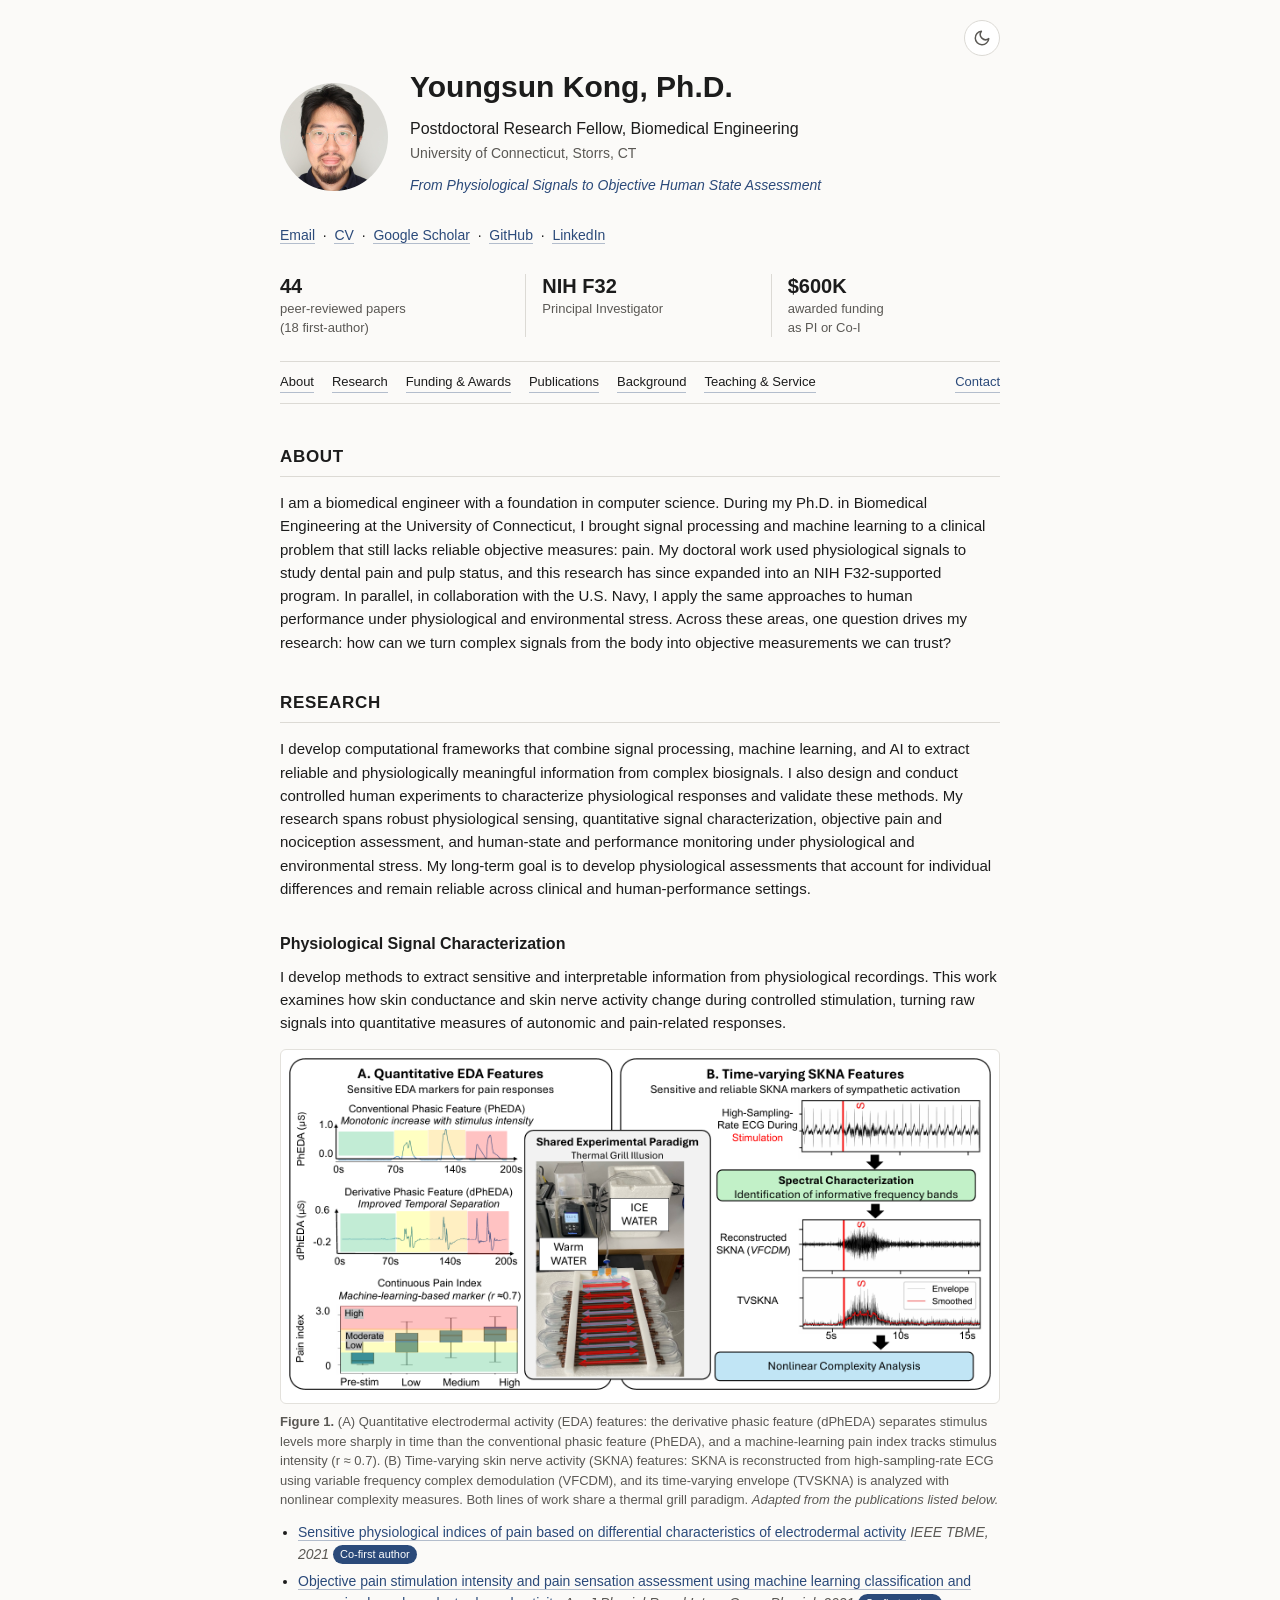
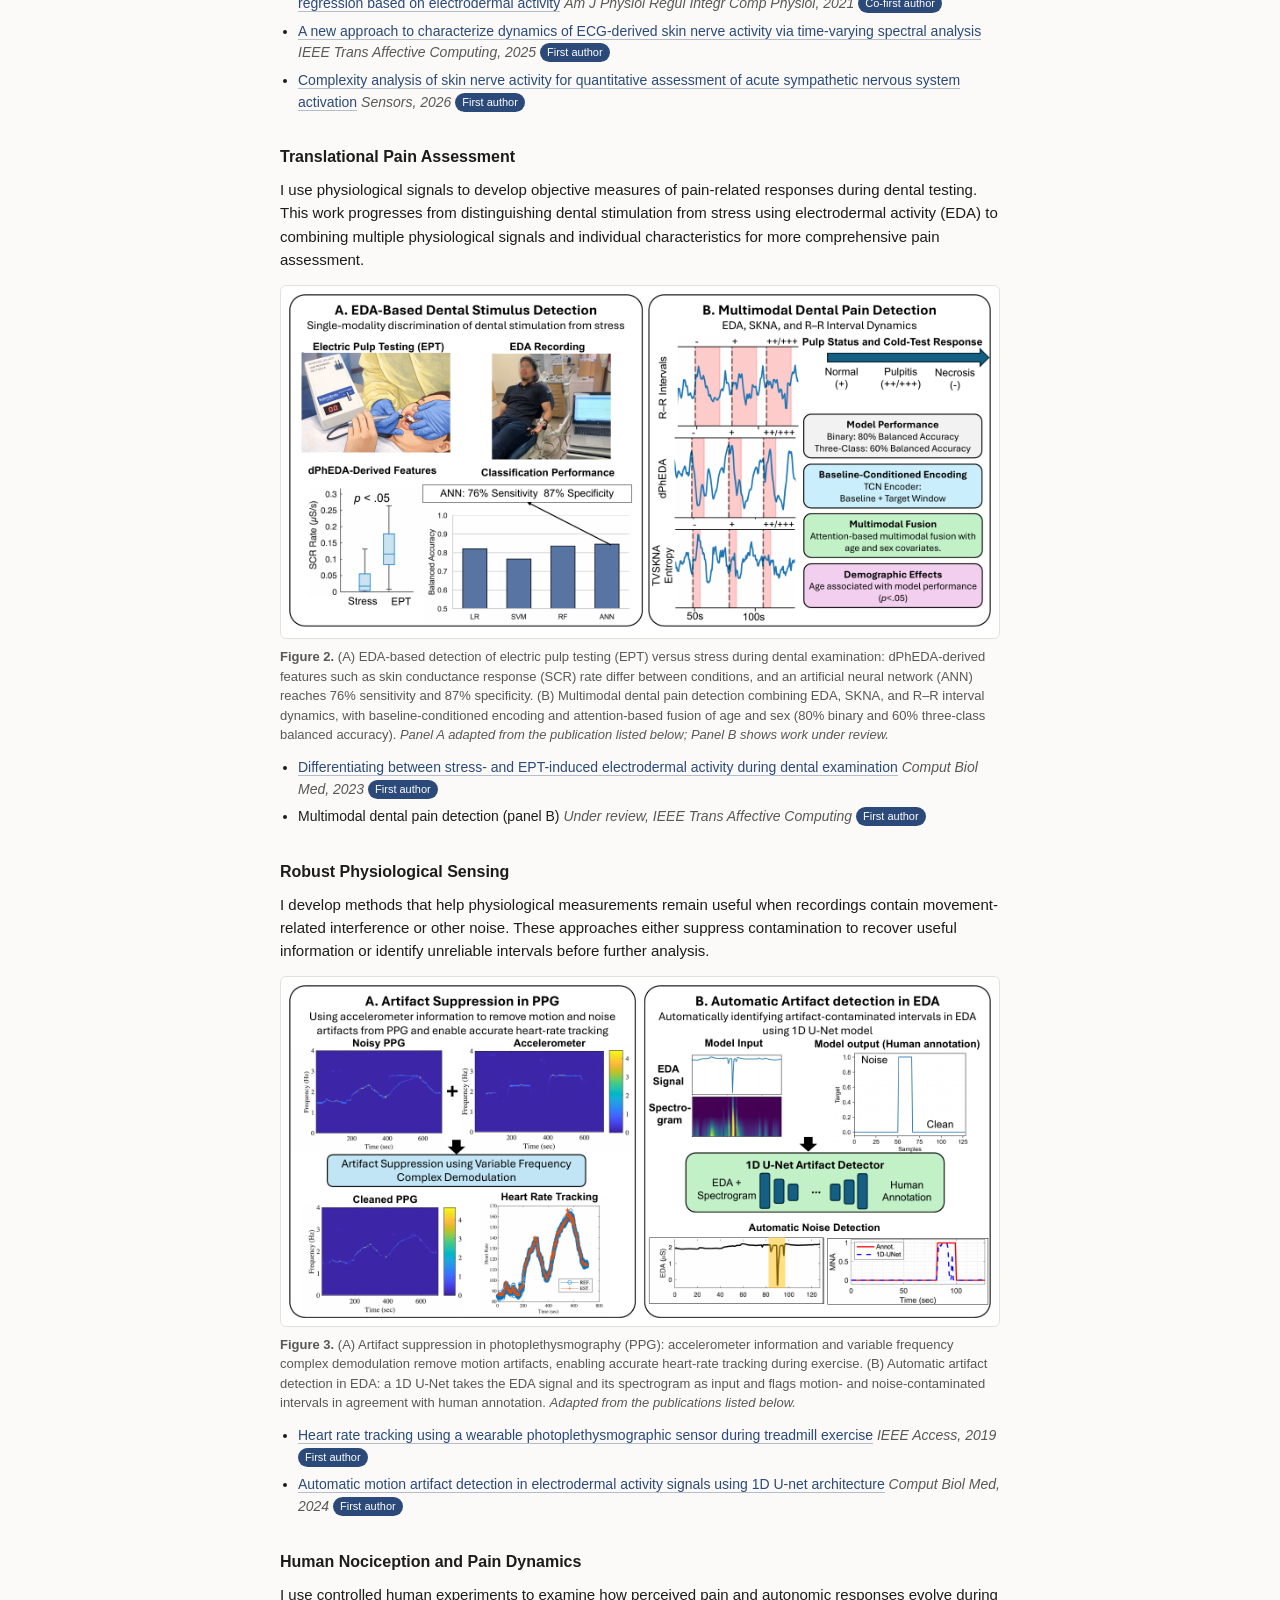
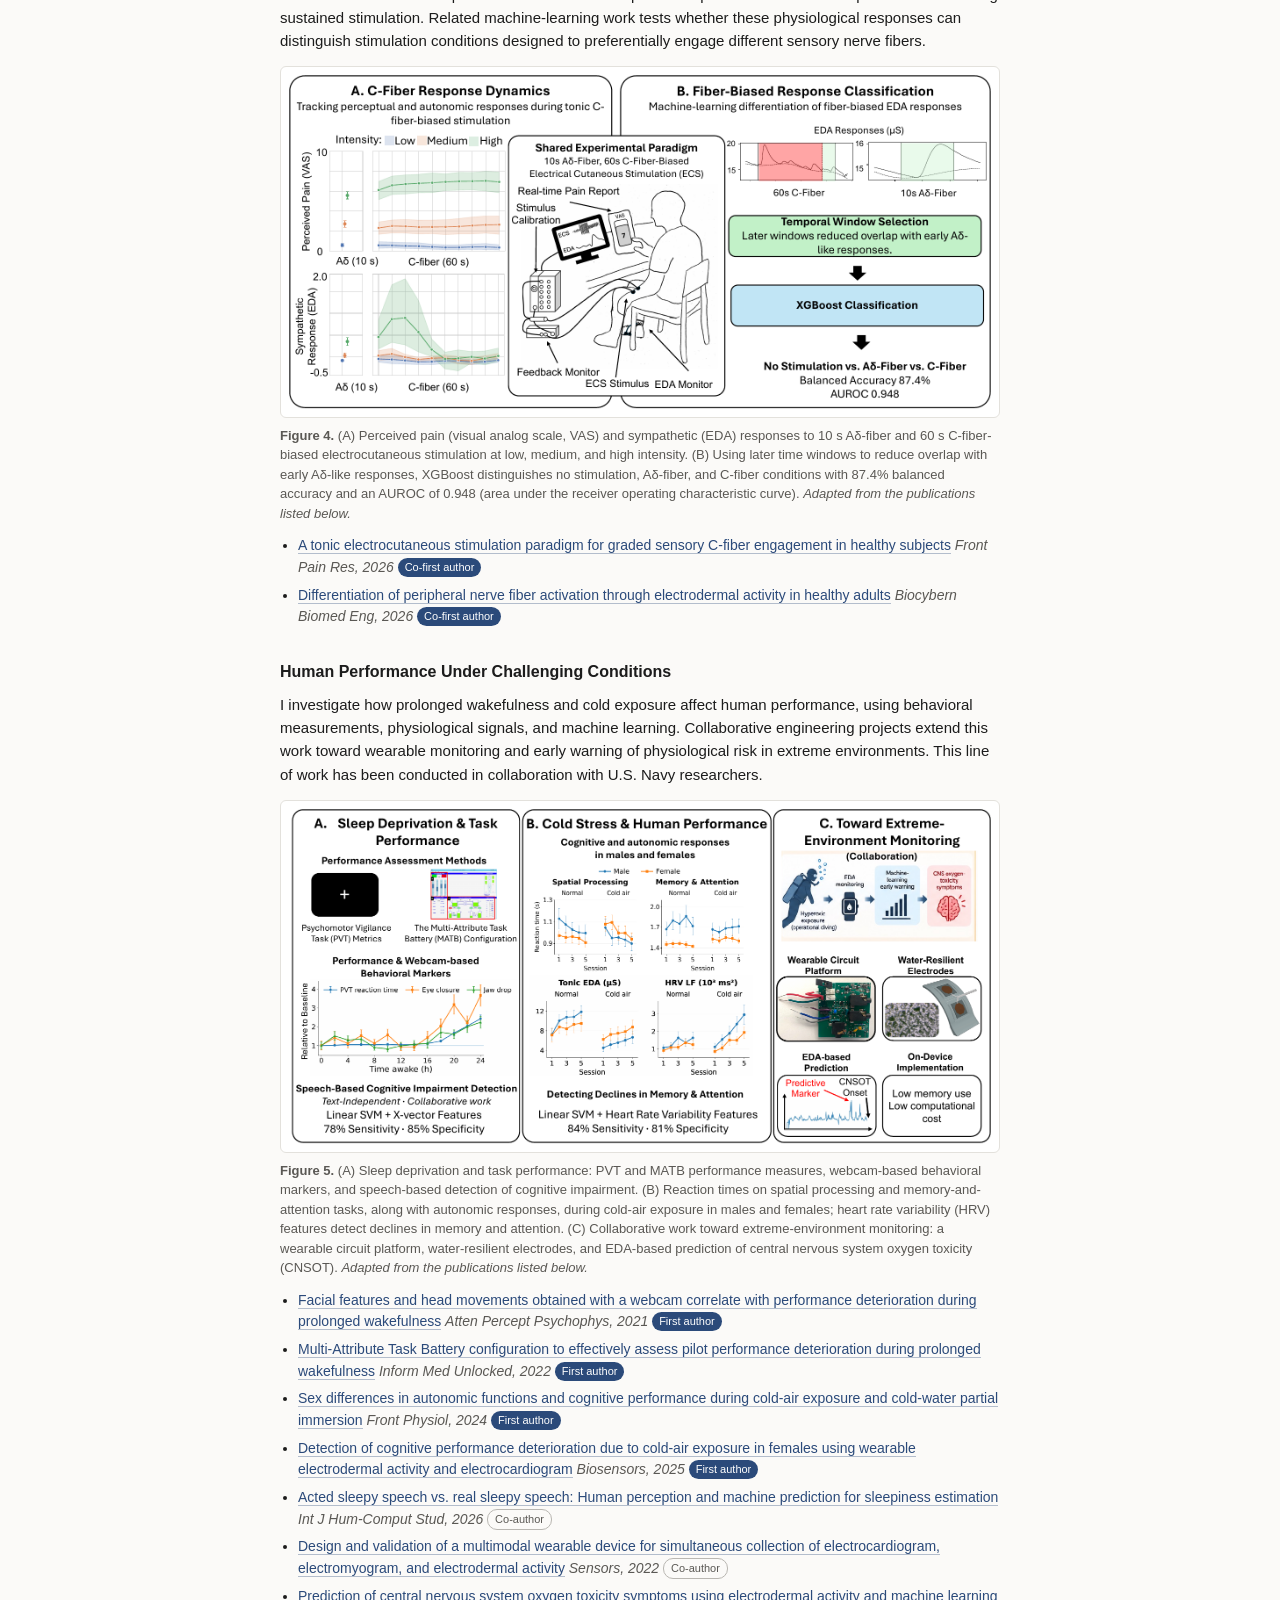
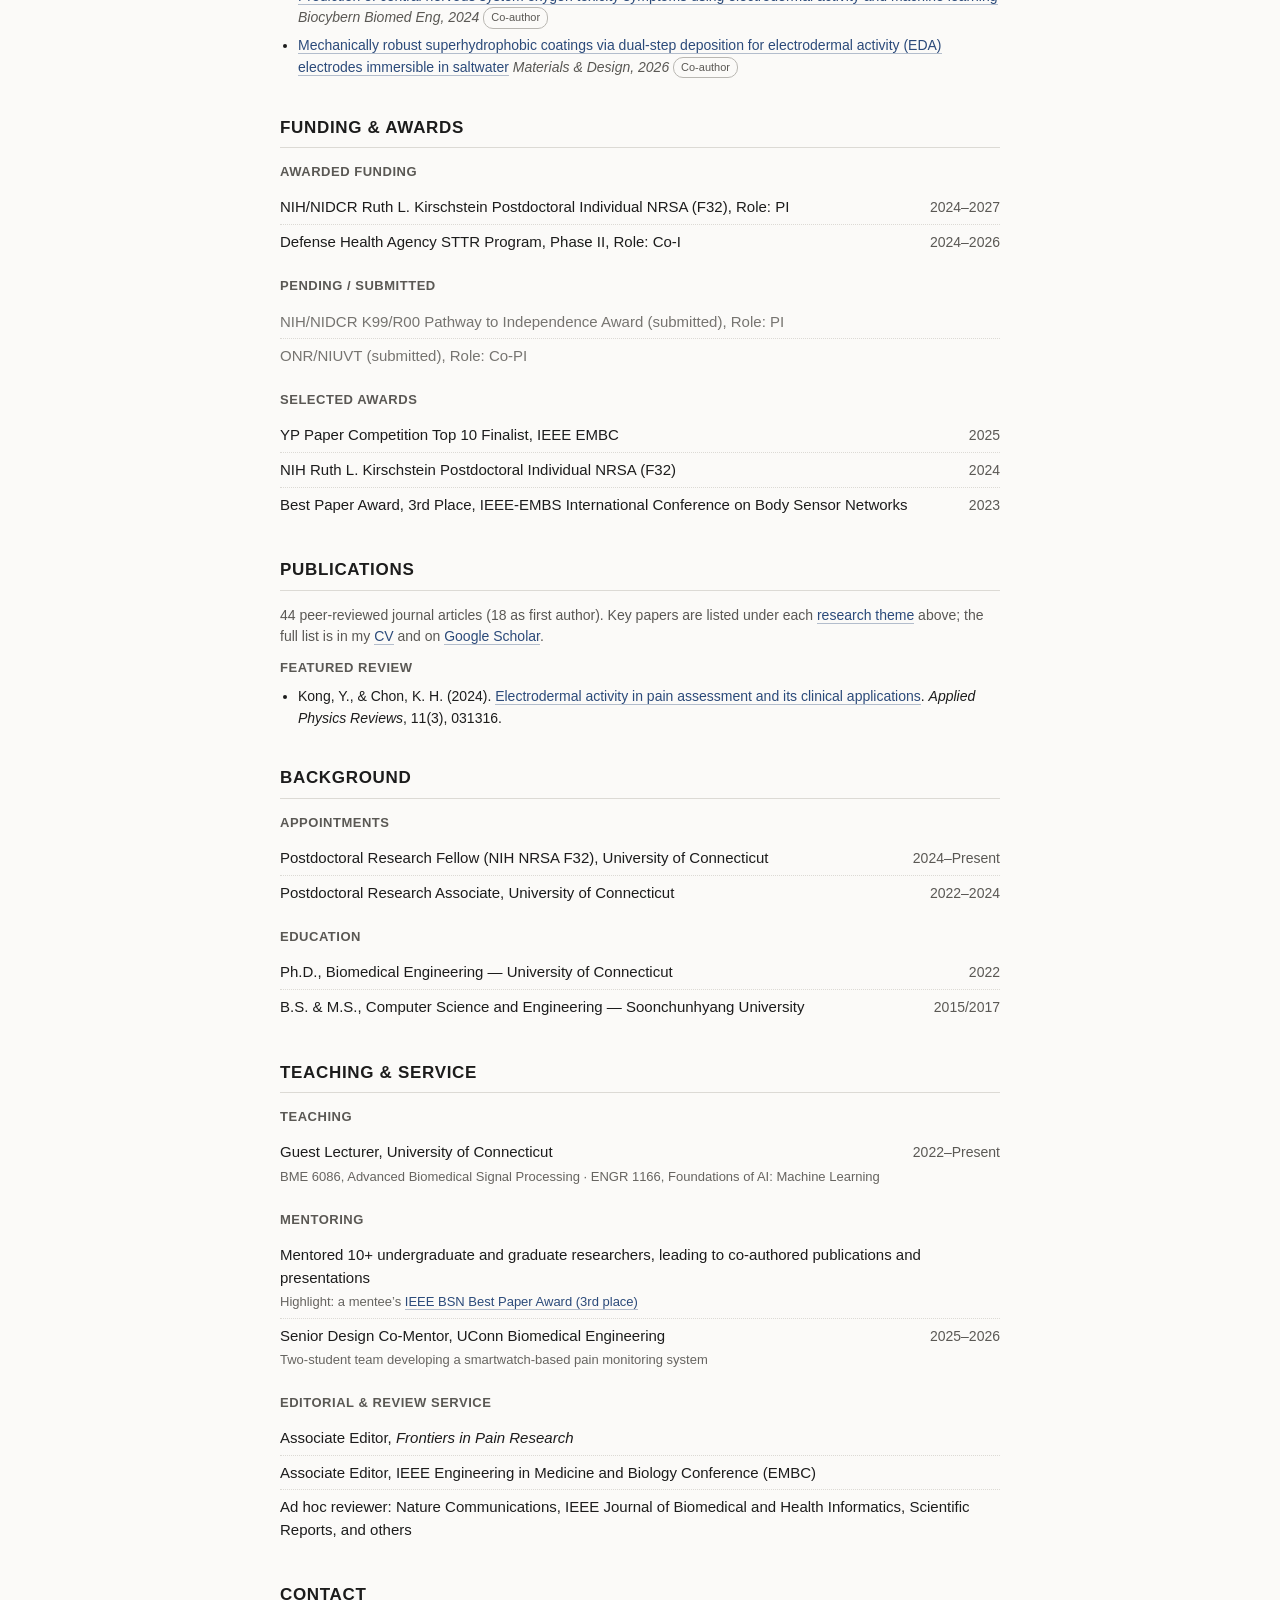
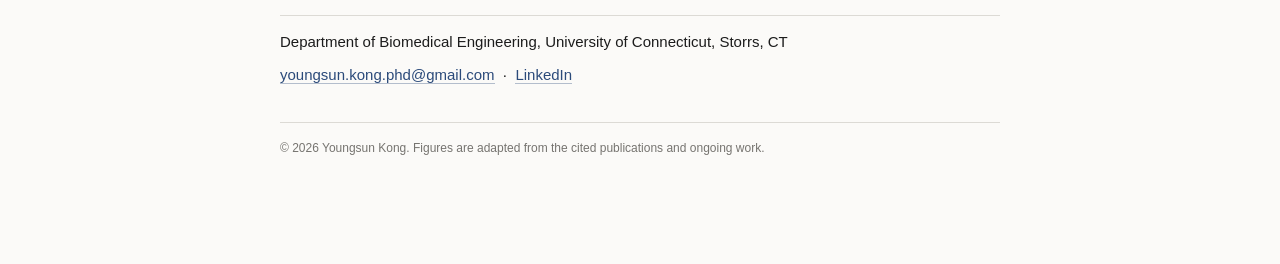
==== index.html @ 5d36ba05 "bsn link change" ====
<!DOCTYPE html>
<html>
<head>
  <meta charset="UTF-8">
  <meta name="viewport" content="width=device-width, initial-scale=1">
  <meta name="description" content="Youngsun Kong, Ph.D. — Postdoctoral Research Fellow (NIH NRSA F32) in Biomedical Engineering at the University of Connecticut. From physiological signals to objective human state assessment.">
  <meta property="og:type" content="website">
  <meta property="og:url" content="https://ykong-phd.github.io/">
  <meta property="og:title" content="Youngsun Kong, Ph.D.">
  <meta property="og:description" content="Youngsun Kong, Ph.D. — Postdoctoral Research Fellow (NIH NRSA F32) in Biomedical Engineering at the University of Connecticut. From physiological signals to objective human state assessment.">
  <meta property="og:image" content="https://ykong-phd.github.io/images/og-card.png">
  <meta property="og:image:width" content="1200">
  <meta property="og:image:height" content="630">
  <meta property="og:image:alt" content="Youngsun Kong, Ph.D., Postdoctoral Research Fellow, Biomedical Engineering, University of Connecticut">
  <meta name="twitter:card" content="summary_large_image">
  <title>Youngsun Kong, Ph.D.</title>
  <link rel="icon" type="image/jpeg" href="images/headshot.jpg">
  <script>
    try {
      const t = localStorage.getItem('theme');
      if (t === 'light' || t === 'dark') document.documentElement.dataset.theme = t;
    } catch (e) {}
  </script>
  <link rel="stylesheet" href="style.css?v=8">
  <script data-goatcounter="https://yskong224.goatcounter.com/count"
          async src="//gc.zgo.at/count.js"></script>
</head>

<body>

<div class="page">

<button class="theme-toggle" type="button" aria-label="Switch color theme">
  <svg class="icon-moon" viewBox="0 0 24 24" fill="none" stroke="currentColor" stroke-width="2" stroke-linecap="round" stroke-linejoin="round" aria-hidden="true"><path d="M21 12.8A9 9 0 1 1 11.2 3a7 7 0 0 0 9.8 9.8z"/></svg>
  <svg class="icon-sun" viewBox="0 0 24 24" fill="none" stroke="currentColor" stroke-width="2" stroke-linecap="round" aria-hidden="true"><circle cx="12" cy="12" r="4"/><path d="M12 2v2M12 20v2M4.9 4.9l1.4 1.4M17.7 17.7l1.4 1.4M2 12h2M20 12h2M4.9 19.1l1.4-1.4M17.7 6.3l1.4-1.4"/></svg>
</button>

<header class="header">
  <div class="header-top">
    <img src="images/headshot.jpg" alt="Youngsun Kong" class="headshot">
    <div class="header-text">
      <h1>Youngsun Kong, Ph.D.</h1>
      <p class="title">Postdoctoral Research Fellow, Biomedical Engineering</p>
      <p class="affil">University of Connecticut, Storrs, CT</p>
      <p class="tagline">From Physiological Signals to Objective Human State Assessment</p>
    </div>
  </div>

  <p class="contact-line">
    <a class="email" data-user="youngsun.kong.phd" data-domain="gmail.com" data-label="Email">Email</a>
    &nbsp;&middot;&nbsp;
    <a href="CV.pdf" target="_blank" rel="noopener">CV</a>
    &nbsp;&middot;&nbsp;
    <a href="https://scholar.google.com/citations?user=umVnb8oAAAAJ&hl=en&oi=ao" target="_blank" rel="noopener">Google Scholar</a>
    &nbsp;&middot;&nbsp;
    <a href="https://github.com/ykong-phd" target="_blank" rel="noopener">GitHub</a>
    &nbsp;&middot;&nbsp;
    <a href="https://www.linkedin.com/in/youngsun-kong" target="_blank" rel="noopener">LinkedIn</a>
  </p>
</header>

<div class="stats">
  <div class="stat">
    <span class="stat-num">44</span>
    <span class="stat-label">peer-reviewed papers <br><span class="nowrap">(18 first-author)</span></span>
  </div>
  <div class="stat">
    <span class="stat-num">NIH F32</span>
    <span class="stat-label">Principal Investigator</span>
  </div>
  <div class="stat">
    <span class="stat-num">$600K</span>
    <span class="stat-label">awarded funding <br>as PI or Co-I</span>
  </div>
</div>

<nav class="toc">
  <a href="#about">About</a>
  <a href="#research">Research</a>
  <a href="#funding">Funding &amp; Awards</a>
  <a href="#publications">Publications</a>
  <a href="#background">Background</a>
  <a href="#service">Teaching &amp; Service</a>
  <a href="#contact" class="toc-contact">Contact</a>
</nav>

<section id="about">
  <h2>About</h2>
  <p>I am a biomedical engineer with a foundation in computer science. During my Ph.D. in Biomedical Engineering at the University of Connecticut, I brought signal processing and machine learning to a clinical problem that still lacks reliable objective measures: pain. My doctoral work used physiological signals to study dental pain and pulp status, and this research has since expanded into an NIH F32-supported program. In parallel, in collaboration with the U.S. Navy, I apply the same approaches to human performance under physiological and environmental stress. Across these areas, one question drives my research: how can we turn complex signals from the body into objective measurements we can trust?</p>
</section>

<section id="research">
  <h2>Research</h2>
  <p>
    I develop computational frameworks that combine signal processing, machine learning, and AI to extract reliable and physiologically meaningful information from complex biosignals. I also design and conduct controlled human experiments to characterize physiological responses and validate these methods. My research spans robust physiological sensing, quantitative signal characterization, objective pain and nociception assessment, and human-state and performance monitoring under physiological and environmental stress. My long-term goal is to develop physiological assessments that account for individual differences and remain reliable across clinical and human-performance settings.
  </p>

  <div class="theme">
    <h3>Physiological Signal Characterization</h3>
    <p>I develop methods to extract sensitive and interpretable information from physiological recordings. This work examines how skin conductance and skin nerve activity change during controlled stimulation, turning raw signals into quantitative measures of autonomic and pain-related responses.</p>
    <figure>
      <img src="images/research-fig1.png" alt="EDA pain features and time-varying skin nerve activity analysis under a thermal grill paradigm" loading="lazy">
      <figcaption><strong>Figure 1.</strong> (A) Quantitative electrodermal activity (EDA) features: the derivative phasic feature (dPhEDA) separates stimulus levels more sharply in time than the conventional phasic feature (PhEDA), and a machine-learning pain index tracks stimulus intensity (r&nbsp;&asymp;&nbsp;0.7). (B) Time-varying skin nerve activity (SKNA) features: SKNA is reconstructed from high-sampling-rate ECG using variable frequency complex demodulation (VFCDM), and its time-varying envelope (TVSKNA) is analyzed with nonlinear complexity measures. Both lines of work share a thermal grill paradigm. <em>Adapted from the publications listed below.</em></figcaption>
    </figure>
    <ul class="paper-list">
      <li><a href="https://doi.org/10.1109/TBME.2021.3065218" target="_blank" rel="noopener">Sensitive physiological indices of pain based on differential characteristics of electrodermal activity</a> <span class="venue">IEEE TBME, 2021</span> <span class="tag tag-first">Co-first author</span></li>
      <li><a href="https://doi.org/10.1152/ajpregu.00094.2021" target="_blank" rel="noopener">Objective pain stimulation intensity and pain sensation assessment using machine learning classification and regression based on electrodermal activity</a> <span class="venue">Am J Physiol Regul Integr Comp Physiol, 2021</span> <span class="tag tag-first">Co-first author</span></li>
      <li><a href="https://doi.org/10.1109/TAFFC.2025.3590517" target="_blank" rel="noopener">A new approach to characterize dynamics of ECG-derived skin nerve activity via time-varying spectral analysis</a> <span class="venue">IEEE Trans Affective Computing, 2025</span> <span class="tag tag-first">First author</span></li>
      <li><a href="https://doi.org/10.3390/s26051611" target="_blank" rel="noopener">Complexity analysis of skin nerve activity for quantitative assessment of acute sympathetic nervous system activation</a> <span class="venue">Sensors, 2026</span> <span class="tag tag-first">First author</span></li>
    </ul>
  </div>

  <div class="theme">
    <h3>Translational Pain Assessment</h3>
    <p>I use physiological signals to develop objective measures of pain-related responses during dental testing. This work progresses from distinguishing dental stimulation from stress using electrodermal activity (EDA) to combining multiple physiological signals and individual characteristics for more comprehensive pain assessment.</p>
    <figure>
      <img src="images/research-fig2.png" alt="EDA-based dental stimulus detection and multimodal dental pain detection" loading="lazy">
      <figcaption><strong>Figure 2.</strong> (A) EDA-based detection of electric pulp testing (EPT) versus stress during dental examination: dPhEDA-derived features such as skin conductance response (SCR) rate differ between conditions, and an artificial neural network (ANN) reaches 76% sensitivity and 87% specificity. (B) Multimodal dental pain detection combining EDA, SKNA, and R&ndash;R interval dynamics, with baseline-conditioned encoding and attention-based fusion of age and sex (80% binary and 60% three-class balanced accuracy). <em>Panel A adapted from the publication listed below; Panel B shows work under review.</em></figcaption>
    </figure>
    <ul class="paper-list">
      <li><a href="https://doi.org/10.1016/j.compbiomed.2023.106695" target="_blank" rel="noopener">Differentiating between stress- and EPT-induced electrodermal activity during dental examination</a> <span class="venue">Comput Biol Med, 2023</span> <span class="tag tag-first">First author</span></li>
      <li>Multimodal dental pain detection (panel B) <span class="venue">Under review, IEEE Trans Affective Computing</span> <span class="tag tag-first">First author</span></li>
    </ul>
  </div>

  <div class="theme">
    <h3>Robust Physiological Sensing</h3>
    <p>I develop methods that help physiological measurements remain useful when recordings contain movement-related interference or other noise. These approaches either suppress contamination to recover useful information or identify unreliable intervals before further analysis.</p>
    <figure>
      <img src="images/research-fig3.png" alt="PPG motion artifact suppression and 1D U-Net artifact detection in EDA" loading="lazy">
      <figcaption><strong>Figure 3.</strong> (A) Artifact suppression in photoplethysmography (PPG): accelerometer information and variable frequency complex demodulation remove motion artifacts, enabling accurate heart-rate tracking during exercise. (B) Automatic artifact detection in EDA: a 1D U-Net takes the EDA signal and its spectrogram as input and flags motion- and noise-contaminated intervals in agreement with human annotation. <em>Adapted from the publications listed below.</em></figcaption>
    </figure>
    <ul class="paper-list">
      <li><a href="https://doi.org/10.1109/ACCESS.2019.2948107" target="_blank" rel="noopener">Heart rate tracking using a wearable photoplethysmographic sensor during treadmill exercise</a> <span class="venue">IEEE Access, 2019</span> <span class="tag tag-first">First author</span></li>
      <li><a href="https://doi.org/10.1016/j.compbiomed.2024.109139" target="_blank" rel="noopener">Automatic motion artifact detection in electrodermal activity signals using 1D U-net architecture</a> <span class="venue">Comput Biol Med, 2024</span> <span class="tag tag-first">First author</span></li>
    </ul>
  </div>

  <div class="theme">
    <h3>Human Nociception and Pain Dynamics</h3>
    <p>I use controlled human experiments to examine how perceived pain and autonomic responses evolve during sustained stimulation. Related machine-learning work tests whether these physiological responses can distinguish stimulation conditions designed to preferentially engage different sensory nerve fibers.</p>
    <figure>
      <img src="images/research-fig4.png" alt="C-fiber response dynamics and fiber-biased EDA response classification" loading="lazy">
      <figcaption><strong>Figure 4.</strong> (A) Perceived pain (visual analog scale, VAS) and sympathetic (EDA) responses to 10&nbsp;s A&delta;-fiber and 60&nbsp;s C-fiber-biased electrocutaneous stimulation at low, medium, and high intensity. (B) Using later time windows to reduce overlap with early A&delta;-like responses, XGBoost distinguishes no stimulation, A&delta;-fiber, and C-fiber conditions with 87.4% balanced accuracy and an AUROC of 0.948 (area under the receiver operating characteristic curve). <em>Adapted from the publications listed below.</em></figcaption>
    </figure>
    <ul class="paper-list">
      <li><a href="https://doi.org/10.3389/fpain.2026.1779451" target="_blank" rel="noopener">A tonic electrocutaneous stimulation paradigm for graded sensory C-fiber engagement in healthy subjects</a> <span class="venue">Front Pain Res, 2026</span> <span class="tag tag-first">Co-first author</span></li>
      <li><a href="https://doi.org/10.1016/j.bbe.2026.03.001" target="_blank" rel="noopener">Differentiation of peripheral nerve fiber activation through electrodermal activity in healthy adults</a> <span class="venue">Biocybern Biomed Eng, 2026</span> <span class="tag tag-first">Co-first author</span></li>
    </ul>
  </div>

  <div class="theme">
    <h3>Human Performance Under Challenging Conditions</h3>
    <p>I investigate how prolonged wakefulness and cold exposure affect human performance, using behavioral measurements, physiological signals, and machine learning. Collaborative engineering projects extend this work toward wearable monitoring and early warning of physiological risk in extreme environments. This line of work has been conducted in collaboration with U.S. Navy researchers.</p>
    <figure>
      <img src="images/research-fig5.png" alt="Sleep deprivation, cold stress, and extreme-environment monitoring studies" loading="lazy">
      <figcaption><strong>Figure 5.</strong> (A) Sleep deprivation and task performance: PVT and MATB performance measures, webcam-based behavioral markers, and speech-based detection of cognitive impairment. (B) Reaction times on spatial processing and memory-and-attention tasks, along with autonomic responses, during cold-air exposure in males and females; heart rate variability (HRV) features detect declines in memory and attention. (C) Collaborative work toward extreme-environment monitoring: a wearable circuit platform, water-resilient electrodes, and EDA-based prediction of central nervous system oxygen toxicity (CNSOT). <em>Adapted from the publications listed below.</em></figcaption>
    </figure>
    <ul class="paper-list">
      <li><a href="https://doi.org/10.3758/s13414-020-02199-5" target="_blank" rel="noopener">Facial features and head movements obtained with a webcam correlate with performance deterioration during prolonged wakefulness</a> <span class="venue">Atten Percept Psychophys, 2021</span> <span class="tag tag-first">First author</span></li>
      <li><a href="https://doi.org/10.1016/j.imu.2021.100822" target="_blank" rel="noopener">Multi-Attribute Task Battery configuration to effectively assess pilot performance deterioration during prolonged wakefulness</a> <span class="venue">Inform Med Unlocked, 2022</span> <span class="tag tag-first">First author</span></li>
      <li><a href="https://doi.org/10.3389/fphys.2024.1463784" target="_blank" rel="noopener">Sex differences in autonomic functions and cognitive performance during cold-air exposure and cold-water partial immersion</a> <span class="venue">Front Physiol, 2024</span> <span class="tag tag-first">First author</span></li>
      <li><a href="https://doi.org/10.3390/bios15020078" target="_blank" rel="noopener">Detection of cognitive performance deterioration due to cold-air exposure in females using wearable electrodermal activity and electrocardiogram</a> <span class="venue">Biosensors, 2025</span> <span class="tag tag-first">First author</span></li>
      <li><a href="https://doi.org/10.1016/j.ijhcs.2026.103795" target="_blank" rel="noopener">Acted sleepy speech vs. real sleepy speech: Human perception and machine prediction for sleepiness estimation</a> <span class="venue">Int J Hum-Comput Stud, 2026</span> <span class="tag tag-collab">Co-author</span></li>
      <li><a href="https://doi.org/10.3390/s22228851" target="_blank" rel="noopener">Design and validation of a multimodal wearable device for simultaneous collection of electrocardiogram, electromyogram, and electrodermal activity</a> <span class="venue">Sensors, 2022</span> <span class="tag tag-collab">Co-author</span></li>
      <li><a href="https://doi.org/10.1016/j.bbe.2024.03.004" target="_blank" rel="noopener">Prediction of central nervous system oxygen toxicity symptoms using electrodermal activity and machine learning</a> <span class="venue">Biocybern Biomed Eng, 2024</span> <span class="tag tag-collab">Co-author</span></li>
      <li><a href="https://doi.org/10.1016/j.matdes.2026.116359" target="_blank" rel="noopener">Mechanically robust superhydrophobic coatings via dual-step deposition for electrodermal activity (EDA) electrodes immersible in saltwater</a> <span class="venue">Materials &amp; Design, 2026</span> <span class="tag tag-collab">Co-author</span></li>
    </ul>
  </div>
</section>

<section id="funding">
  <h2>Funding &amp; Awards</h2>

  <h3>Awarded Funding</h3>
  <ul class="cv-list">
    <li>
      <span class="cv-main">NIH/NIDCR Ruth L. Kirschstein Postdoctoral Individual NRSA (F32), Role: PI</span>
      <span class="cv-date">2024&ndash;2027</span>
    </li>
    <li>
      <span class="cv-main">Defense Health Agency STTR Program, Phase II, Role: Co-I</span>
      <span class="cv-date">2024&ndash;2026</span>
    </li>
  </ul>

  <h3>Pending / Submitted</h3>
  <ul class="cv-list cv-list-pending">
    <li>
      <span class="cv-main">NIH/NIDCR K99/R00 Pathway to Independence Award (submitted), Role: PI</span>
    </li>
    <li>
      <span class="cv-main">ONR/NIUVT (submitted), Role: Co-PI</span>
    </li>
  </ul>

  <h3>Selected Awards</h3>
  <ul class="cv-list">
    <li>
      <span class="cv-main">YP Paper Competition Top 10 Finalist, IEEE EMBC</span>
      <span class="cv-date">2025</span>
    </li>
    <li>
      <span class="cv-main">NIH Ruth L. Kirschstein Postdoctoral Individual NRSA (F32)</span>
      <span class="cv-date">2024</span>
    </li>
    <li>
      <span class="cv-main">Best Paper Award, 3rd Place, IEEE-EMBS International Conference on Body Sensor Networks</span>
      <span class="cv-date">2023</span>
    </li>
  </ul>
</section>

<section id="publications">
  <h2>Publications</h2>
  <p class="pub-summary">
    44 peer-reviewed journal articles (18 as first author). Key papers are listed under each <a href="#research">research theme</a> above; the full list is in my <a href="CV.pdf" target="_blank" rel="noopener">CV</a> and on <a href="https://scholar.google.com/citations?user=umVnb8oAAAAJ&hl=en&oi=ao" target="_blank" rel="noopener">Google Scholar</a>.
  </p>
  <h3>Featured Review</h3>
  <ul class="paper-list">
    <li>Kong, Y., &amp; Chon, K. H. (2024). <a href="https://doi.org/10.1063/5.0200395" target="_blank" rel="noopener">Electrodermal activity in pain assessment and its clinical applications</a>. <em>Applied Physics Reviews</em>, 11(3), 031316.</li>
  </ul>
</section>

<section id="background">
  <h2>Background</h2>

  <h3>Appointments</h3>
  <ul class="cv-list">
    <li>
      <span class="cv-main">Postdoctoral Research Fellow (NIH NRSA F32), University of Connecticut</span>
      <span class="cv-date">2024&ndash;Present</span>
    </li>
    <li>
      <span class="cv-main">Postdoctoral Research Associate, University of Connecticut</span>
      <span class="cv-date">2022&ndash;2024</span>
    </li>
  </ul>

  <h3>Education</h3>
  <ul class="cv-list">
    <li>
      <span class="cv-main">Ph.D., Biomedical Engineering &mdash; University of Connecticut</span>
      <span class="cv-date">2022</span>
    </li>
    <li>
      <span class="cv-main">B.S. &amp; M.S., Computer Science and Engineering &mdash; Soonchunhyang University</span>
      <span class="cv-date">2015/2017</span>
    </li>
  </ul>
</section>

<section id="service">
  <h2>Teaching &amp; Service</h2>

  <h3>Teaching</h3>
  <ul class="cv-list">
    <li>
      <span class="cv-main">Guest Lecturer, University of Connecticut<br>
        <span class="cv-sub">BME 6086, Advanced Biomedical Signal Processing &middot; ENGR 1166, Foundations of AI: Machine Learning</span>
      </span>
      <span class="cv-date">2022&ndash;Present</span>
    </li>
  </ul>

  <h3>Mentoring</h3>
  <ul class="cv-list">
    <li>
      <span class="cv-main">Mentored 10+ undergraduate and graduate researchers, leading to co-authored publications and presentations<br>
        <span class="cv-sub">Highlight: a mentee&rsquo;s <a href="https://bsn.embs.org/2023/" target="_blank" rel="noopener">IEEE BSN Best Paper Award (3rd place)</a></span>
      </span>
    </li>
    <li>
      <span class="cv-main">Senior Design Co-Mentor, UConn Biomedical Engineering<br>
        <span class="cv-sub">Two-student team developing a smartwatch-based pain monitoring system</span>
      </span>
      <span class="cv-date">2025&ndash;2026</span>
    </li>
  </ul>

  <h3>Editorial &amp; Review Service</h3>
  <ul class="cv-list">
    <li><span class="cv-main">Associate Editor, <em>Frontiers in Pain Research</em></span></li>
    <li><span class="cv-main">Associate Editor, IEEE Engineering in Medicine and Biology Conference (EMBC)</span></li>
    <li><span class="cv-main">Ad hoc reviewer: Nature Communications, IEEE Journal of Biomedical and Health Informatics, Scientific Reports, and others</span></li>
  </ul>
</section>

<section id="contact">
  <h2>Contact</h2>
  <p>Department of Biomedical Engineering, University of Connecticut, Storrs, CT</p>
  <p>
    <a class="email" data-user="youngsun.kong.phd" data-domain="gmail.com">youngsun.kong.phd [at] gmail.com</a>
    &nbsp;&middot;&nbsp;
    <a href="https://www.linkedin.com/in/youngsun-kong" target="_blank" rel="noopener">LinkedIn</a>
  </p>
</section>

<footer class="footer">
  <p class="copyright">&copy; 2026 Youngsun Kong. Figures are adapted from the cited publications and ongoing work.</p>
</footer>

</div>

<a href="#" class="to-top" aria-label="Back to top">&uarr;</a>
<script>
  document.querySelectorAll('.email').forEach(a => {
    const addr = a.dataset.user + '@' + a.dataset.domain;
    a.href = 'mailto:' + addr;
    if (!a.dataset.label) a.textContent = addr;
  });
  const root = document.documentElement;
  const toggle = document.querySelector('.theme-toggle');
  const currentTheme = () => root.dataset.theme || 'light';
  function syncToggle() {
    const dark = currentTheme() === 'dark';
    toggle.querySelector('.icon-sun').style.display = dark ? 'block' : 'none';
    toggle.querySelector('.icon-moon').style.display = dark ? 'none' : 'block';
    toggle.setAttribute('aria-label', dark ? 'Switch to light theme' : 'Switch to dark theme');
  }
  toggle.addEventListener('click', () => {
    const next = currentTheme() === 'dark' ? 'light' : 'dark';
    root.dataset.theme = next;
    try { localStorage.setItem('theme', next); } catch (e) {}
    syncToggle();
  });
  syncToggle();

  const toTop = document.querySelector('.to-top');
  const navLinks = [...document.querySelectorAll('.toc a')];
  const sections = navLinks.map(a => document.querySelector(a.getAttribute('href')));
  function onScroll() {
    toTop.classList.toggle('visible', scrollY > 600);
    toggle.classList.toggle('floating', scrollY > 600);
    let current = -1;
    sections.forEach((s, i) => { if (s.getBoundingClientRect().top <= 80) current = i; });
    if (innerHeight + scrollY >= document.body.scrollHeight - 2) current = sections.length - 1;
    navLinks.forEach((a, i) => a.classList.toggle('active', i === current));
  }
  addEventListener('scroll', onScroll, { passive: true });
  onScroll();
</script>

</body>
</html>
---- style.css ----
/* THEME COLORS */
:root {
  color-scheme: light;
  --bg: #fbfaf8;
  --text: #1c1c1c;
  --muted: #5a5854;
  --subtle: #666460;
  --faint: #767470;
  --border: #dcdad5;
  --border-strong: #b9b7b2;
  --surface: #ffffff;
  --accent: #2b4a7a;
  --accent-line: rgba(43, 74, 122, 0.35);
  --on-accent: #ffffff;
  --fig-border: #e3e1dc;
}

:root[data-theme="dark"] {
  color-scheme: dark;
  --bg: #1a1b1e;
  --text: #e4e2dd;
  --muted: #a8a6a0;
  --subtle: #9a9892;
  --faint: #8a8880;
  --border: #3a3b3f;
  --border-strong: #55565b;
  --surface: #2a2b2f;
  --accent: #7fa8d9;
  --accent-line: rgba(127, 168, 217, 0.35);
  --on-accent: #1a1b1e;
  --fig-border: transparent;
}

body {
  margin: 0;
  font-family: -apple-system, "Segoe UI", Roboto, Arial, sans-serif;
  background: var(--bg);
  color: var(--text);
  line-height: 1.55;
}

img {
  max-width: 100%;
  height: auto;
}

.page {
  position: relative;
  max-width: 720px;
  margin: 0 auto;
  padding: 64px 24px 96px;
}

/* THEME TOGGLE */
.theme-toggle {
  position: absolute;
  top: 20px;
  right: 24px;
  width: 36px;
  height: 36px;
  display: flex;
  align-items: center;
  justify-content: center;
  padding: 0;
  border: 1px solid var(--border);
  border-radius: 50%;
  background: var(--surface);
  color: var(--muted);
  cursor: pointer;
}

.theme-toggle:hover {
  color: var(--accent);
  border-color: var(--border-strong);
}

.theme-toggle svg {
  width: 18px;
  height: 18px;
}

@media (max-width: 700px) {
  .theme-toggle {
    width: 44px;
    height: 44px;
    top: 16px;
    right: 16px;
  }

  .theme-toggle.floating {
    position: fixed;
    top: auto;
    bottom: 72px;
    border-color: var(--border-strong);
    color: var(--text);
    opacity: 0.9;
    z-index: 10;
  }
}

/* HEADER */
.header-top {
  display: flex;
  align-items: center;
  gap: 22px;
  flex-wrap: wrap;
  margin-bottom: 14px;
}

.headshot {
  width: 108px;
  height: 108px;
  border-radius: 50%;
  object-fit: cover;
  flex-shrink: 0;
}

.header-text {
  min-width: 240px;
}

.header h1 {
  font-size: 30px;
  font-weight: 700;
  margin: 0 0 6px;
}

.title {
  font-size: 16px;
  margin: 0 0 2px;
}

.affil {
  font-size: 14px;
  color: var(--muted);
  margin: 0 0 10px;
}

.tagline {
  font-size: 14px;
  font-style: italic;
  color: var(--accent);
  margin: 0 0 14px;
}

.contact-line {
  font-size: 14px;
  margin: 0;
}

/* KEY NUMBERS */
.stats {
  display: grid;
  grid-template-columns: repeat(3, 1fr);
  gap: 16px;
  margin: 28px 0 0;
}

.stat {
  display: flex;
  flex-direction: column;
  gap: 2px;
  padding-left: 16px;
  border-left: 1px solid var(--border);
}

.stat:first-child {
  padding-left: 0;
  border-left: none;
}

.stat-num {
  font-size: 20px;
  font-weight: 700;
  color: var(--text);
  line-height: 1.2;
}

.stat-label {
  font-size: 13px;
  line-height: 1.4;
  color: var(--muted);
}

@media (max-width: 520px) {
  .stats {
    gap: 10px;
  }

  .stat {
    padding-left: 10px;
  }

  .stat:first-child {
    padding-left: 0;
  }

  .stat-num {
    font-size: 17px;
  }

  .stat-label {
    font-size: 11.5px;
  }

  .stat-label br {
    display: none;
  }
}

/* TOC NAV */
html {
  scroll-behavior: smooth;
}

.toc {
  margin: 24px 0 40px;
  padding: 10px 0;
  border-top: 1px solid var(--border);
  border-bottom: 1px solid var(--border);
  font-size: 13px;
  background: var(--bg);
  display: flex;
  flex-wrap: wrap;
  gap: 4px 18px;
}

@media (min-width: 701px) {
  .toc {
    position: sticky;
    top: 0;
    z-index: 10;
  }

  section {
    scroll-margin-top: 56px;
  }
}

.to-top {
  display: none;
}

@media (max-width: 700px) {
  .to-top {
    display: flex;
    align-items: center;
    justify-content: center;
    position: fixed;
    right: 16px;
    bottom: 16px;
    width: 44px;
    height: 44px;
    border-radius: 50%;
    border: 1px solid var(--border-strong);
    background: var(--surface);
    color: var(--text);
    font-size: 20px;
    opacity: 0;
    pointer-events: none;
    transition: opacity 0.2s;
    z-index: 10;
  }

  .to-top.visible {
    opacity: 0.9;
    pointer-events: auto;
  }
}

.toc a {
  color: var(--text);
}

.toc a.toc-contact {
  margin-left: auto;
  color: var(--accent);
}

.toc a.active {
  color: var(--accent);
  border-bottom: 2px solid var(--accent);
}

/* SECTIONS */
section {
  margin-bottom: 36px;
}

h2 {
  font-size: 17px;
  font-weight: 700;
  text-transform: uppercase;
  letter-spacing: 0.04em;
  border-bottom: 1px solid var(--border);
  padding-bottom: 6px;
  margin: 0 0 14px;
}

h3 {
  font-size: 13px;
  font-weight: 700;
  color: var(--muted);
  text-transform: uppercase;
  letter-spacing: 0.04em;
  margin: 18px 0 8px;
}

h3:first-of-type {
  margin-top: 0;
}

p {
  font-size: 15px;
  margin: 0 0 10px;
}

a {
  color: var(--accent);
  text-decoration: none;
  border-bottom: 1px solid var(--accent-line);
}

a:hover {
  border-bottom-color: var(--accent);
}

/* CV LISTS (education, appointments, grants, awards) */
.cv-list {
  list-style: none;
  margin: 0;
  padding: 0;
}

.cv-list li {
  display: flex;
  justify-content: space-between;
  align-items: baseline;
  gap: 16px;
  font-size: 15px;
  padding: 5px 0;
  border-bottom: 1px dotted var(--border);
}

.cv-list li:last-child {
  border-bottom: none;
}

.cv-main {
  flex: 1;
}

.cv-date {
  flex-shrink: 0;
  color: var(--muted);
  font-size: 14px;
  white-space: nowrap;
}

.cv-sub {
  display: inline-block;
  margin-top: 3px;
  color: var(--subtle);
  font-size: 13px;
}

.cv-list-pending .cv-main {
  color: var(--faint);
}

/* RESEARCH THEMES */
.theme {
  margin-top: 32px;
}

.theme h3 {
  font-size: 16px;
  color: var(--text);
  text-transform: none;
  letter-spacing: 0;
  margin: 0 0 8px;
}

.theme figure {
  margin: 14px 0 12px;
}

.theme figure img {
  display: block;
  width: 100%;
  height: auto;
  background: #fff;
  border: 1px solid var(--fig-border);
  border-radius: 6px;
  padding: 8px;
  box-sizing: border-box;
}

.theme figcaption {
  margin-top: 8px;
  font-size: 13px;
  line-height: 1.5;
  color: var(--muted);
}

.paper-list {
  margin: 0;
  padding-left: 18px;
}

.paper-list li {
  font-size: 14px;
  margin-bottom: 6px;
}

.venue {
  color: var(--muted);
  font-style: italic;
}

.tag {
  display: inline-block;
  font-size: 11px;
  padding: 1px 7px;
  border-radius: 10px;
  white-space: nowrap;
  vertical-align: 1px;
}

.tag-first {
  color: var(--on-accent);
  background: var(--accent);
}

.tag-collab {
  color: var(--muted);
  border: 1px solid var(--border-strong);
}

/* PUBLICATIONS */
.pub-summary {
  color: var(--muted);
  font-size: 14px;
}

/* FOOTER */
.footer {
  border-top: 1px solid var(--border);
  padding-top: 16px;
  font-size: 14px;
  color: var(--muted);
}

.copyright {
  font-size: 12px;
  color: var(--faint);
}

.nowrap {
  white-space: nowrap;
}
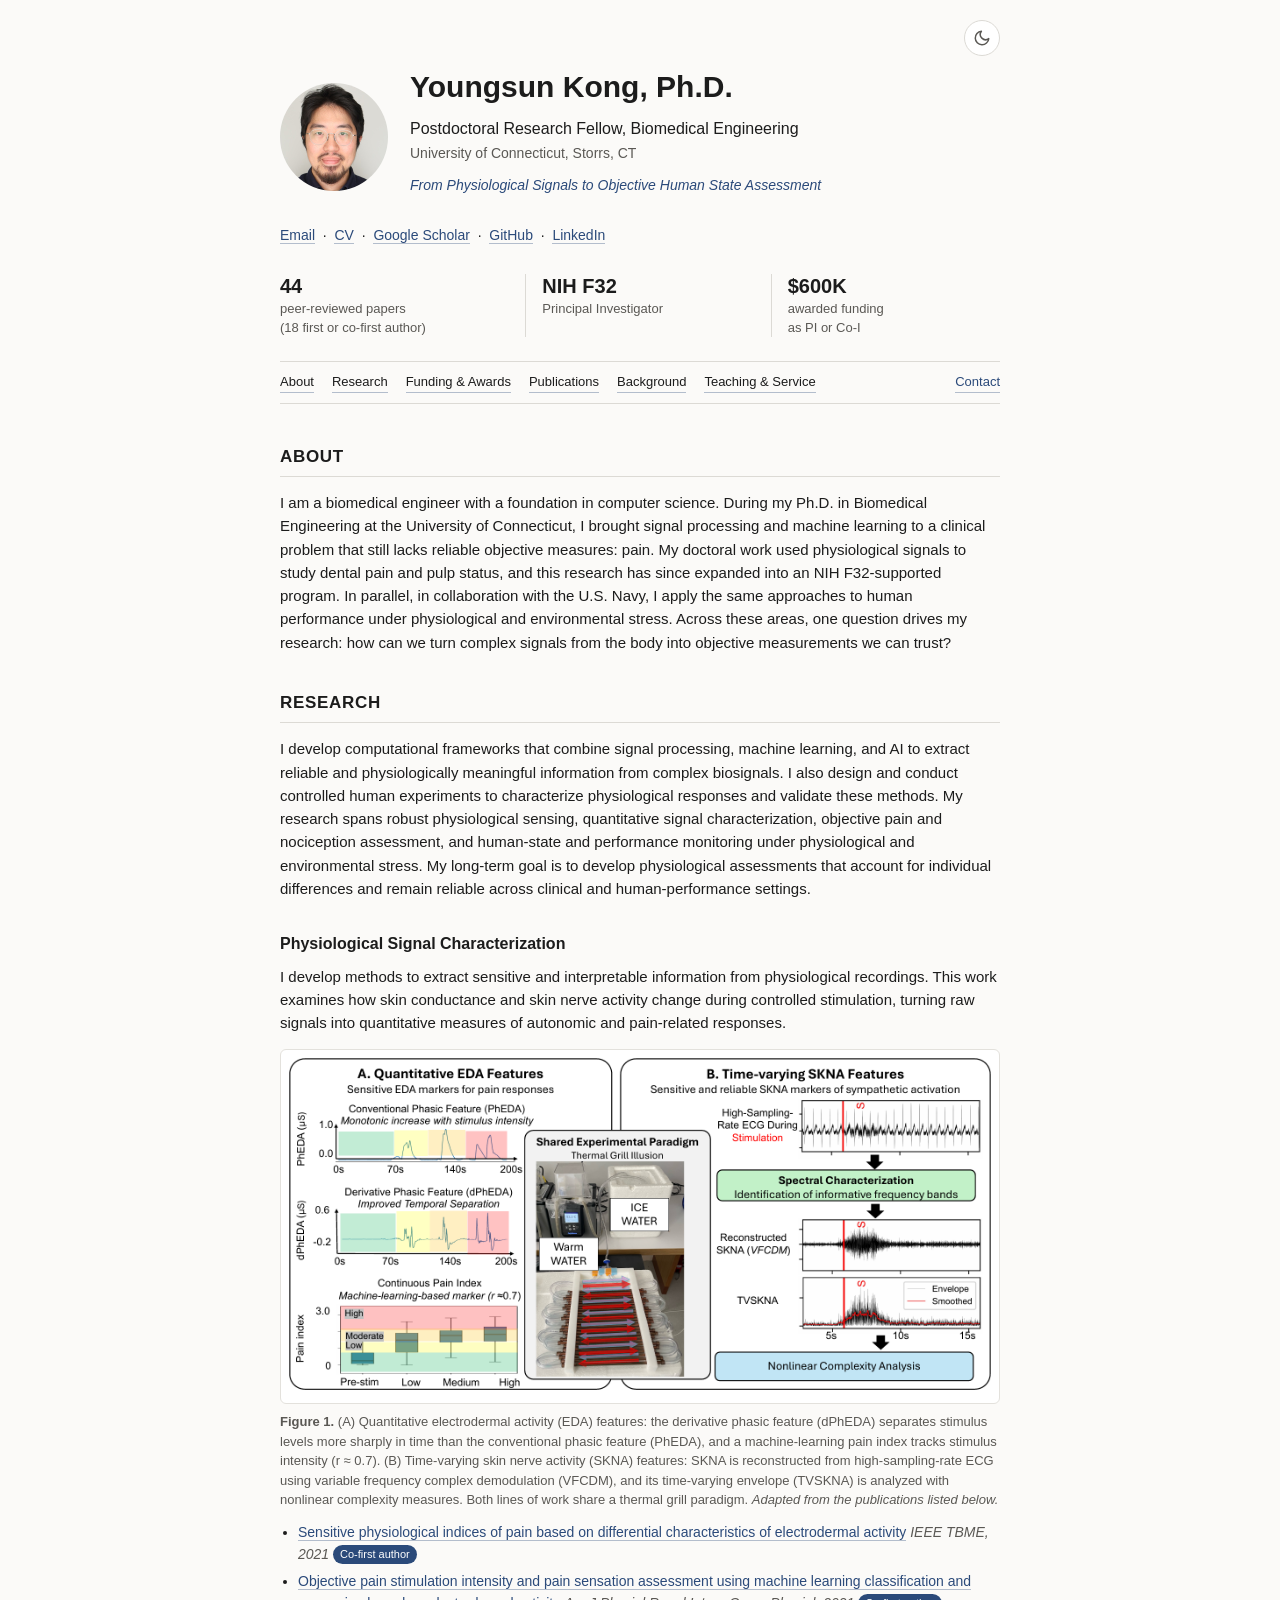
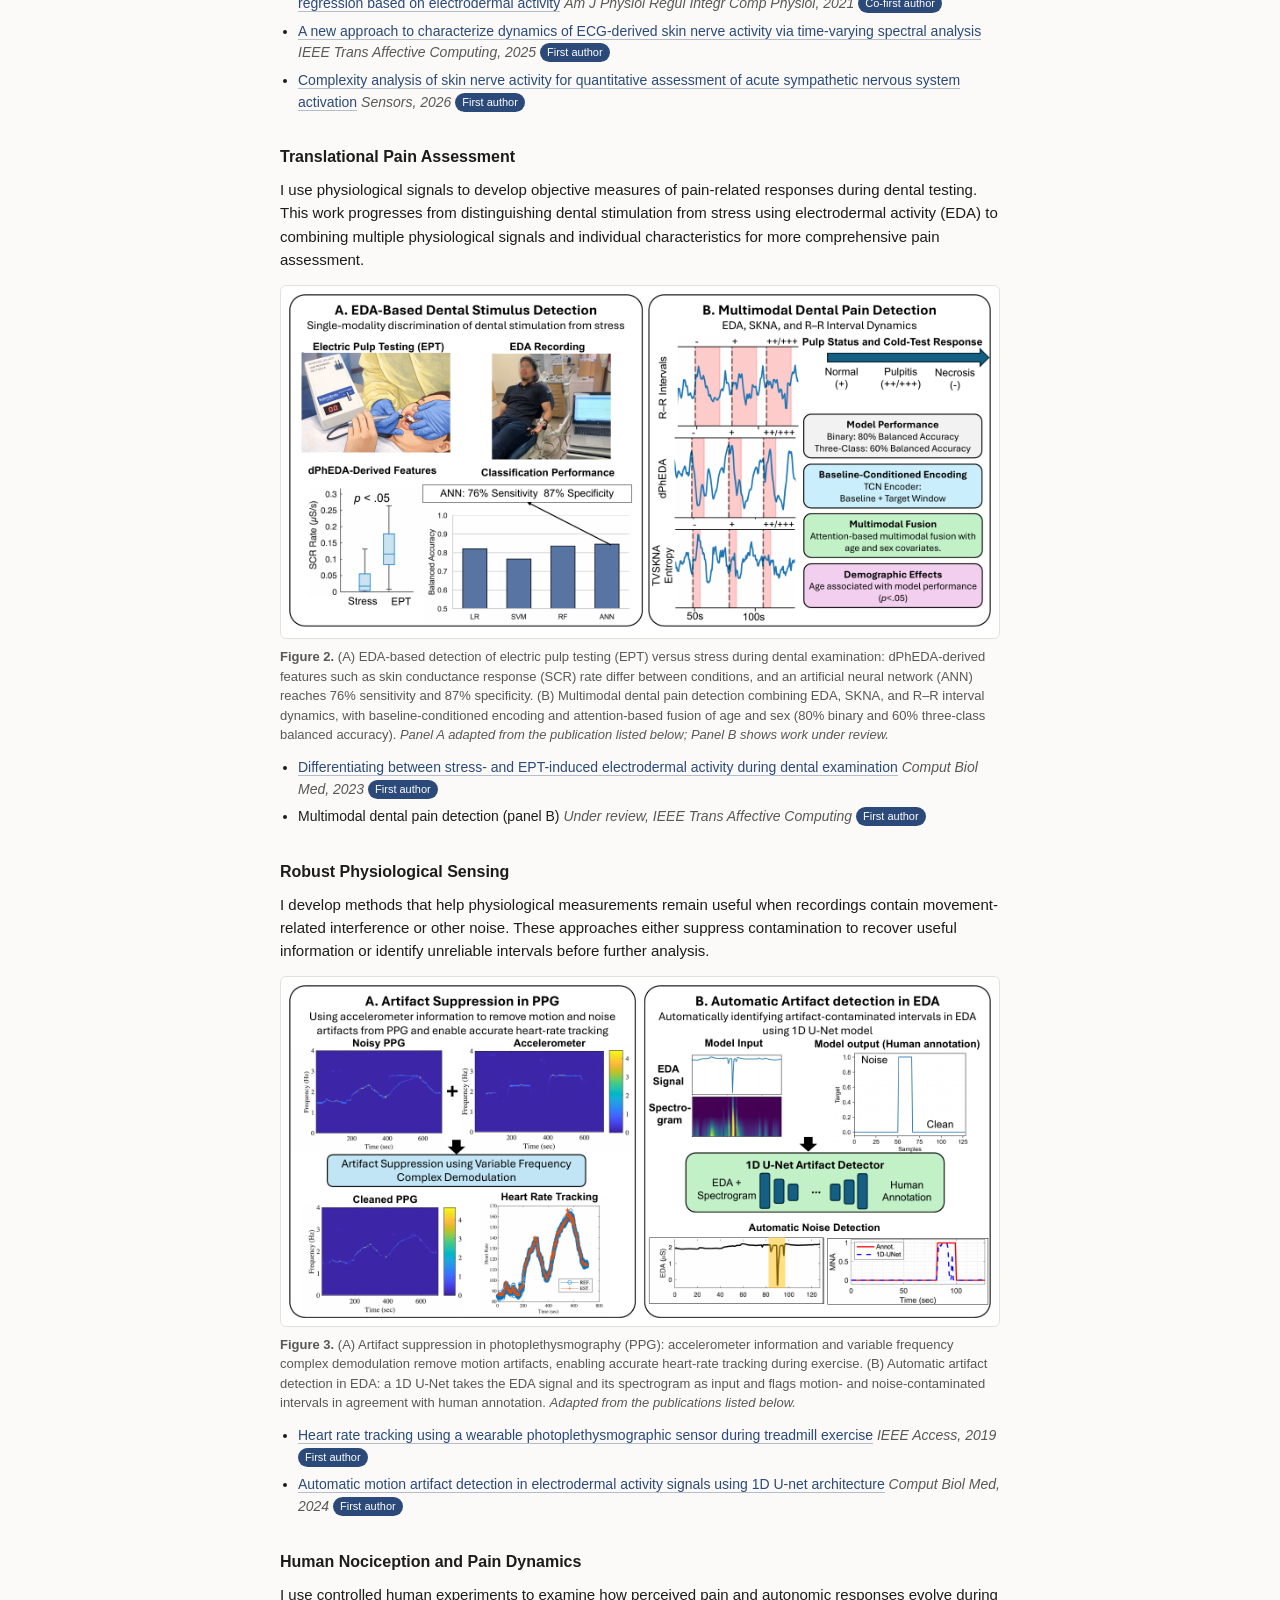
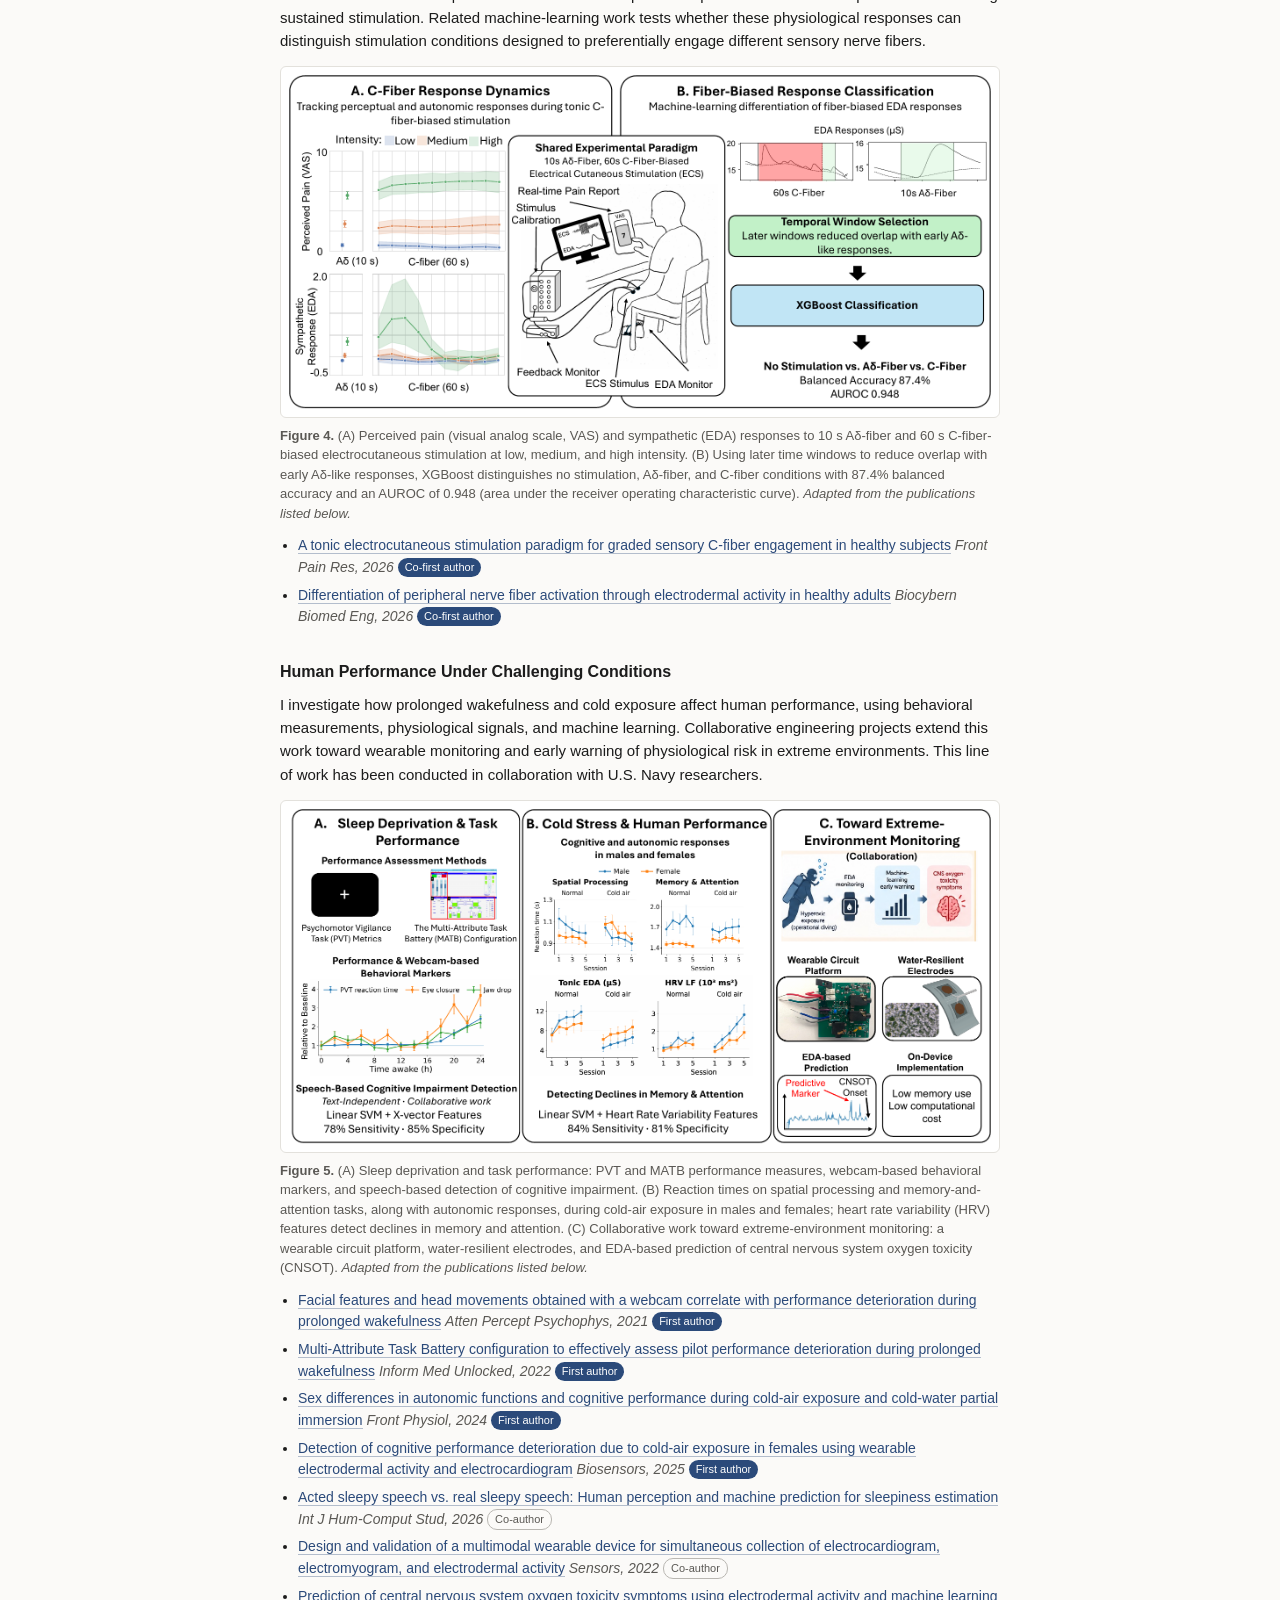
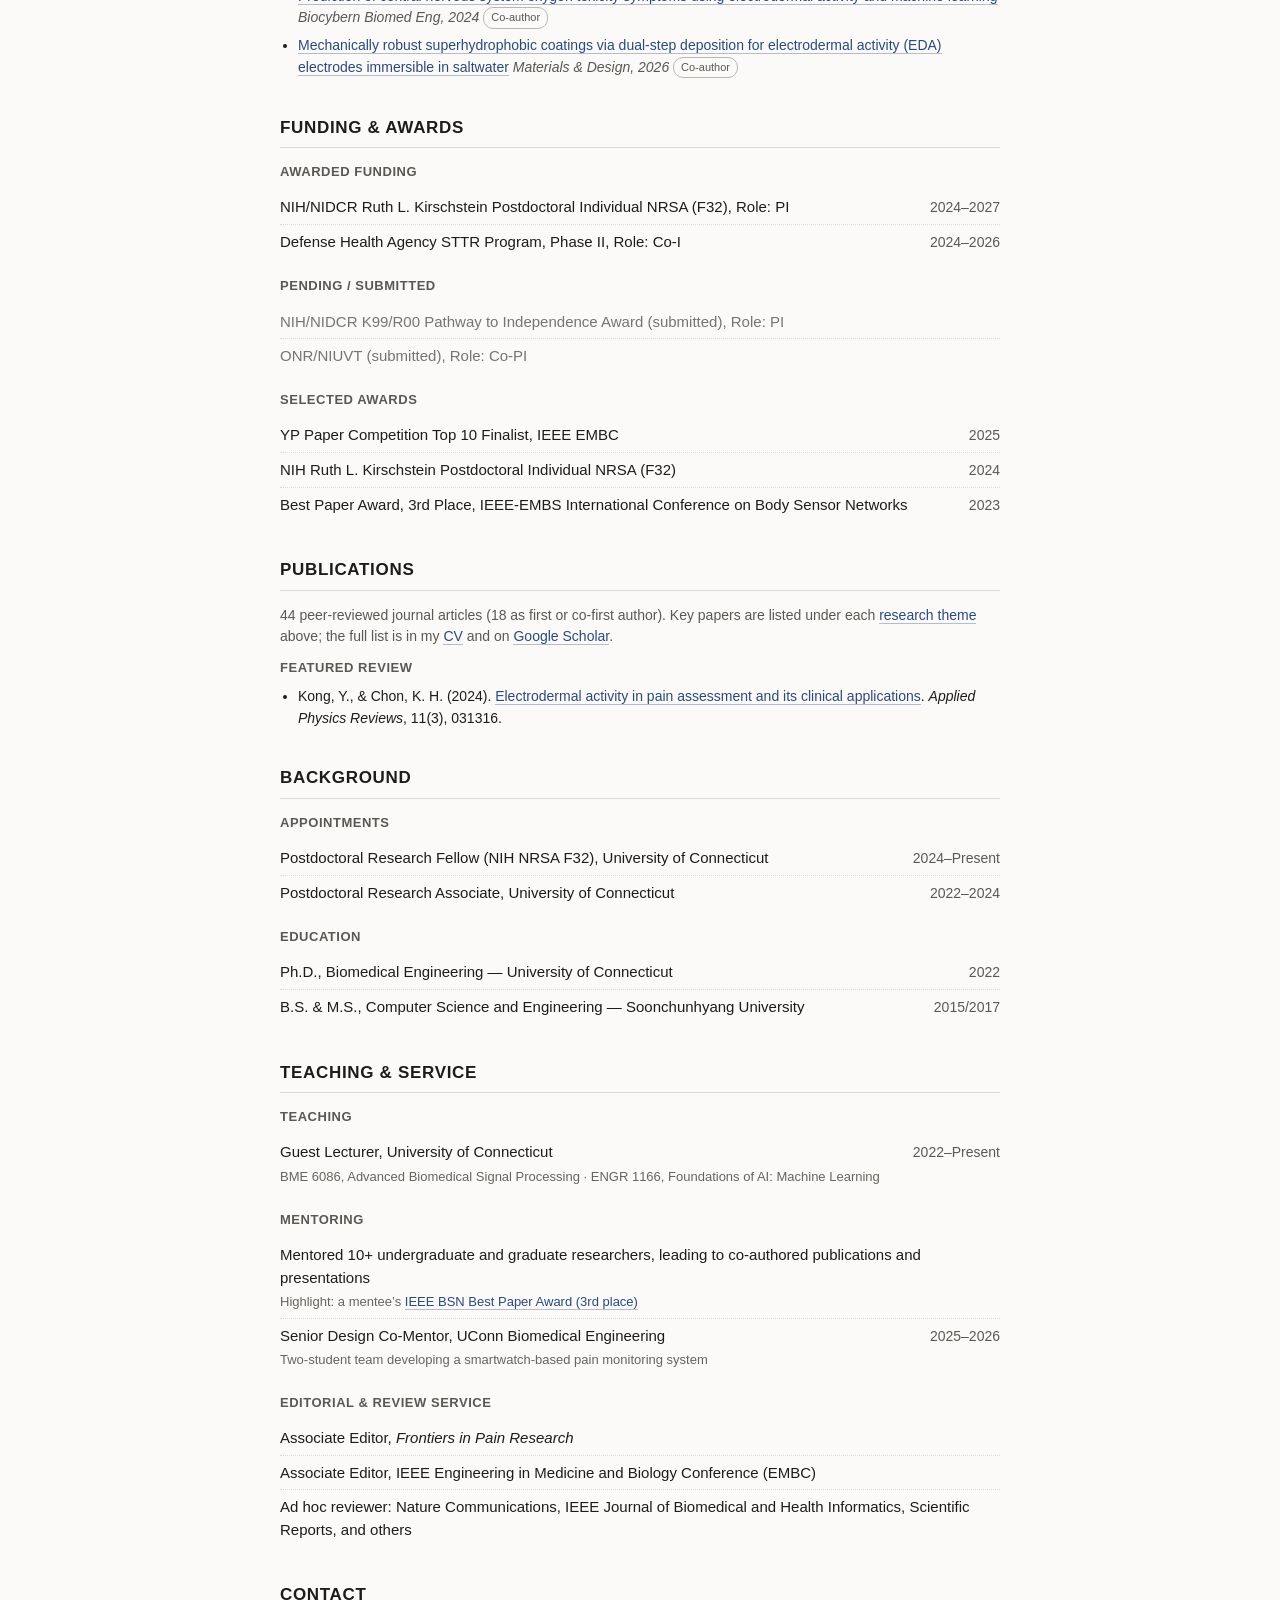
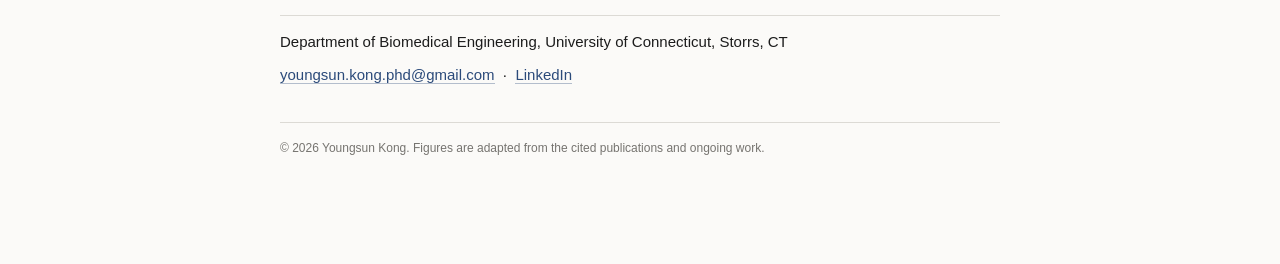
==== commit 720ece4b: "first co -first" ====
--- a/index.html
+++ b/index.html
@@ -62,7 +62,7 @@
 <div class="stats">
   <div class="stat">
     <span class="stat-num">44</span>
-    <span class="stat-label">peer-reviewed papers <br><span class="nowrap">(18 first-author)</span></span>
+    <span class="stat-label">peer-reviewed papers <br>(18 first or <span class="nowrap">co-first</span> author)</span>
   </div>
   <div class="stat">
     <span class="stat-num">NIH F32</span>
@@ -214,7 +214,7 @@
 <section id="publications">
   <h2>Publications</h2>
   <p class="pub-summary">
-    44 peer-reviewed journal articles (18 as first author). Key papers are listed under each <a href="#research">research theme</a> above; the full list is in my <a href="CV.pdf" target="_blank" rel="noopener">CV</a> and on <a href="https://scholar.google.com/citations?user=umVnb8oAAAAJ&hl=en&oi=ao" target="_blank" rel="noopener">Google Scholar</a>.
+    44 peer-reviewed journal articles (18 as first or co-first author). Key papers are listed under each <a href="#research">research theme</a> above; the full list is in my <a href="CV.pdf" target="_blank" rel="noopener">CV</a> and on <a href="https://scholar.google.com/citations?user=umVnb8oAAAAJ&hl=en&oi=ao" target="_blank" rel="noopener">Google Scholar</a>.
   </p>
   <h3>Featured Review</h3>
   <ul class="paper-list">
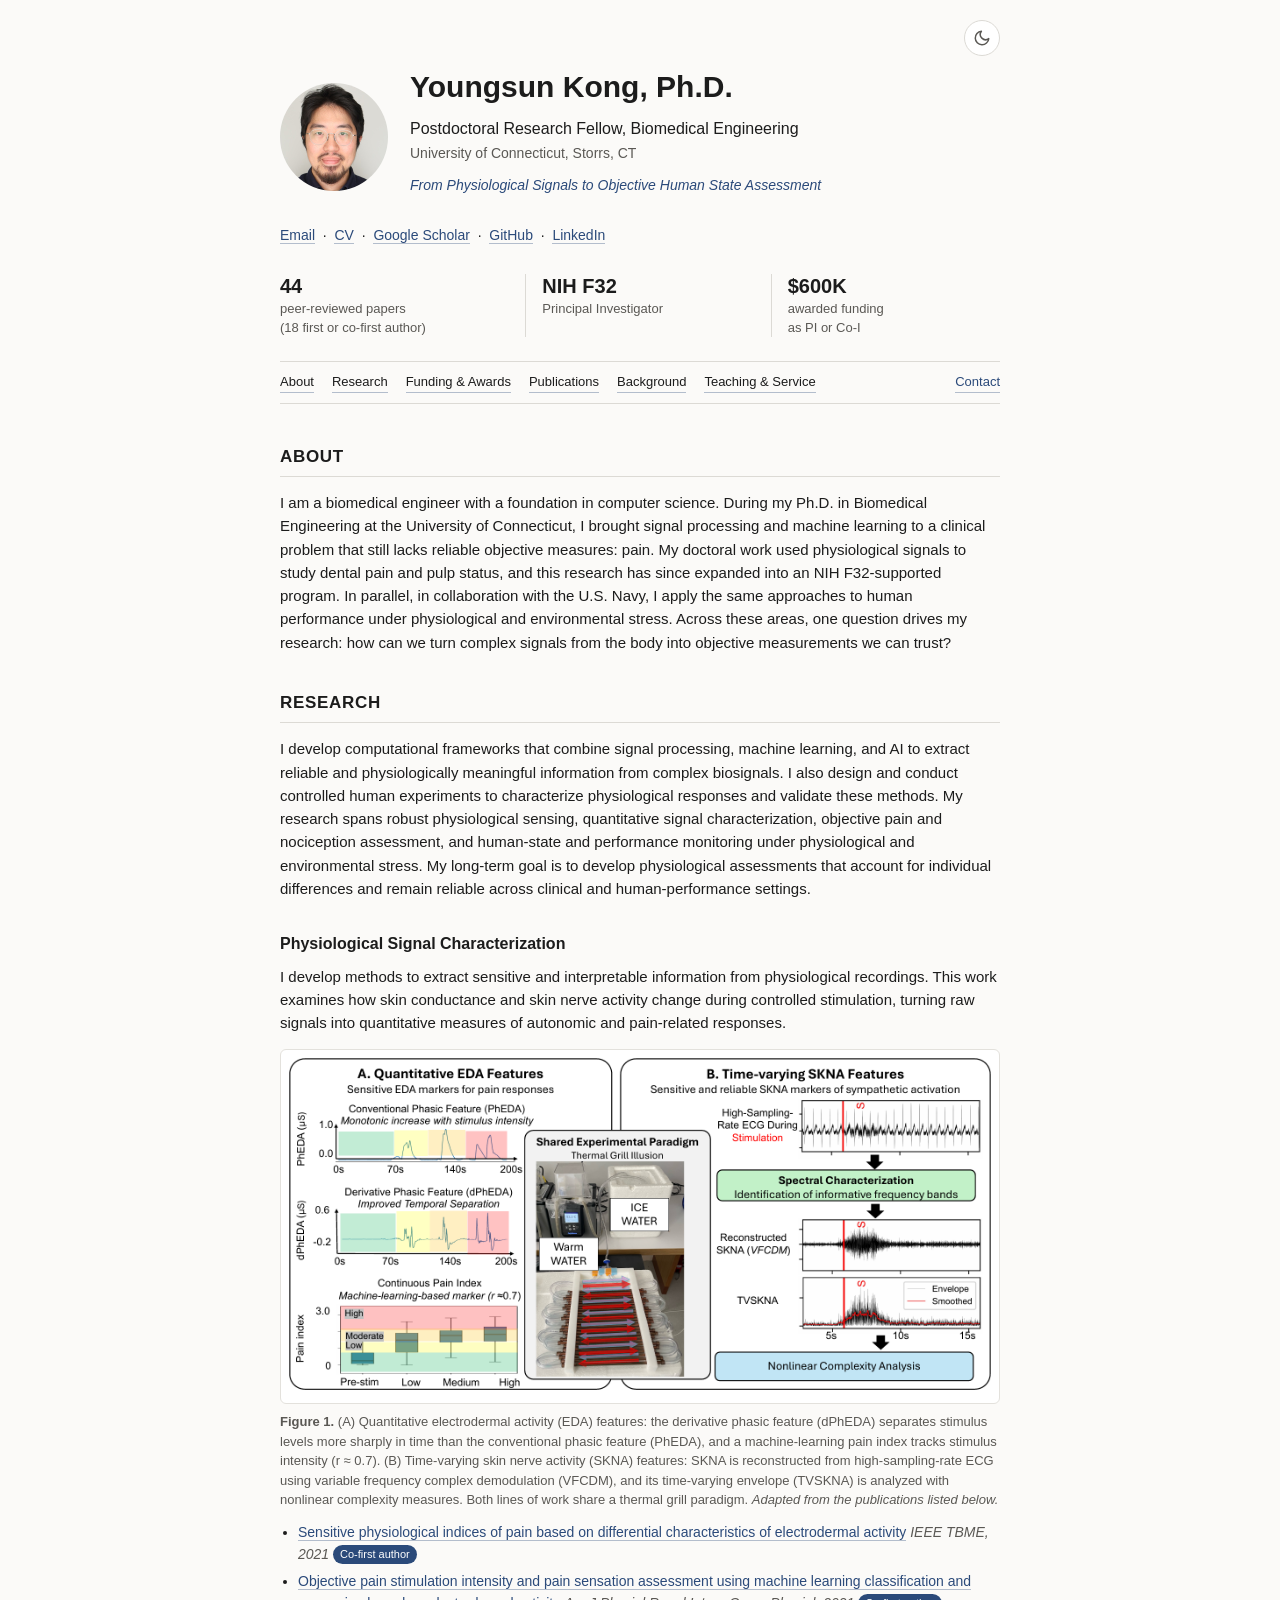
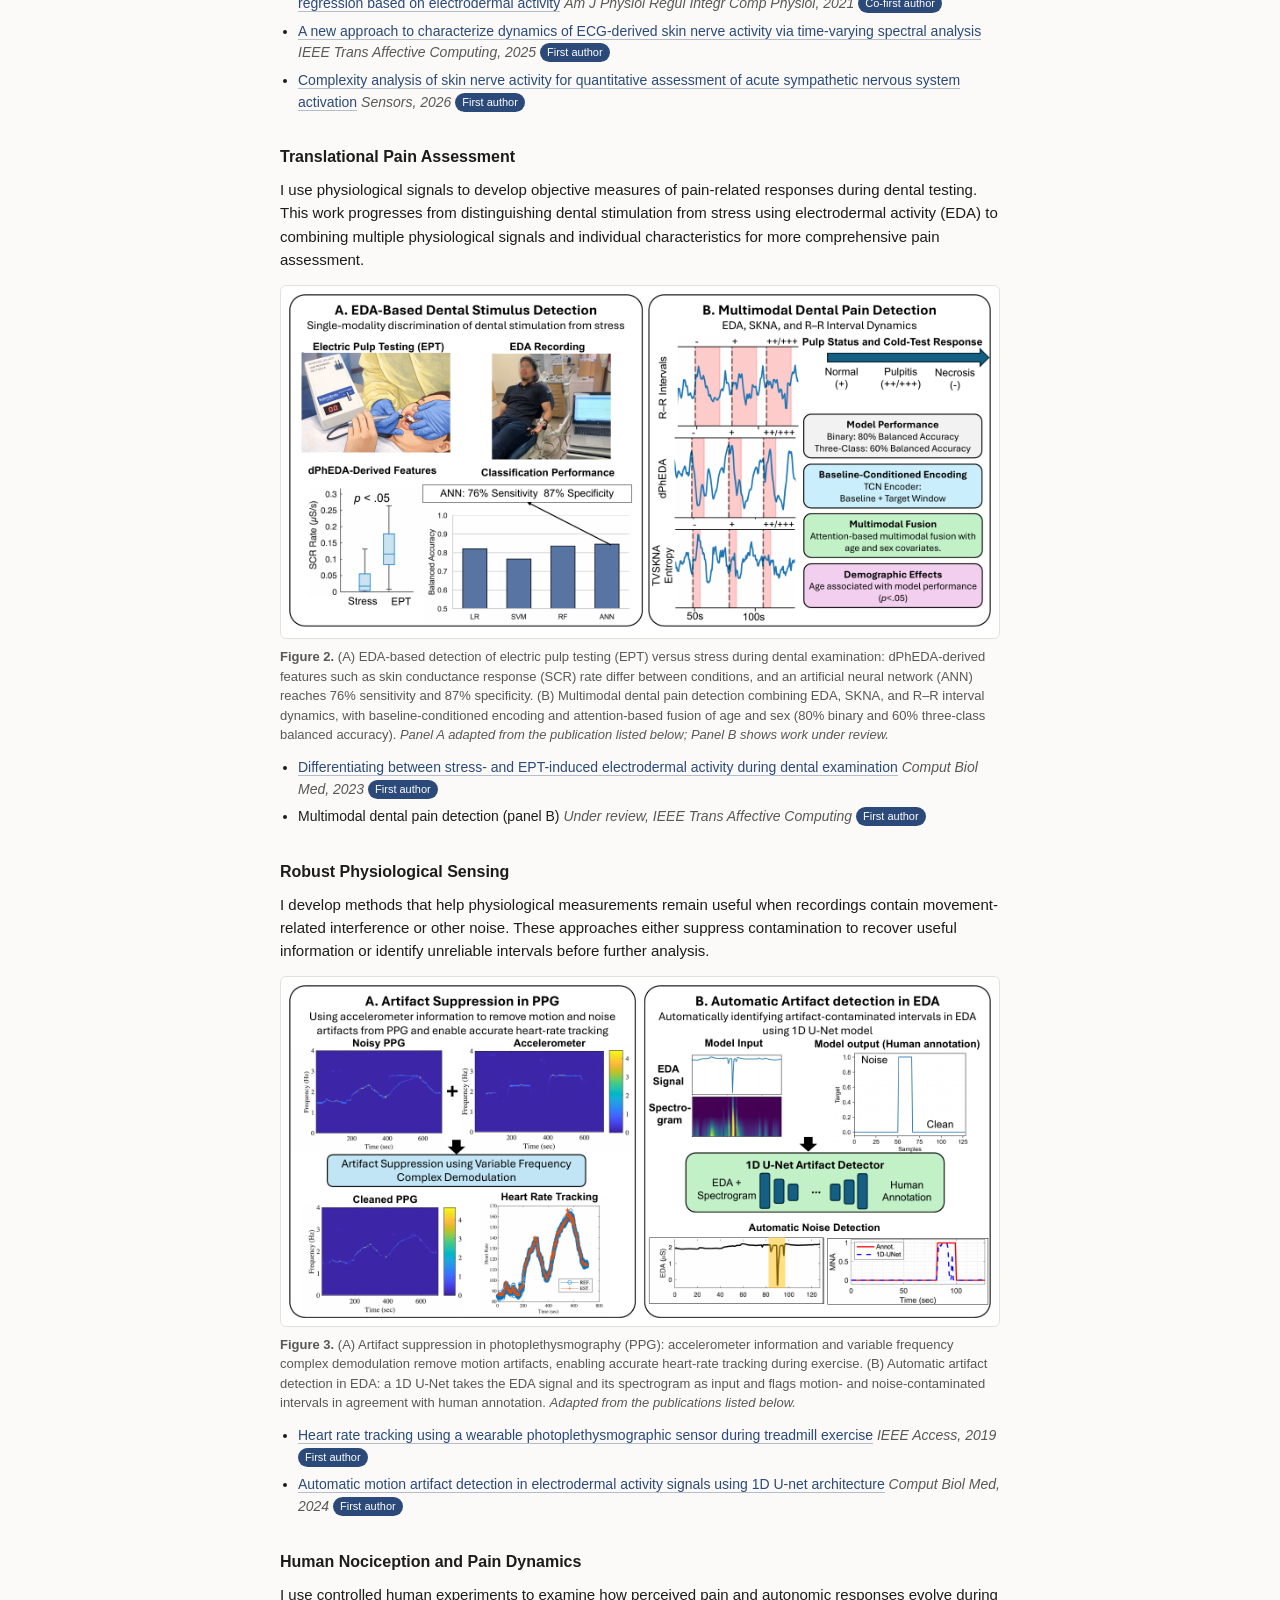
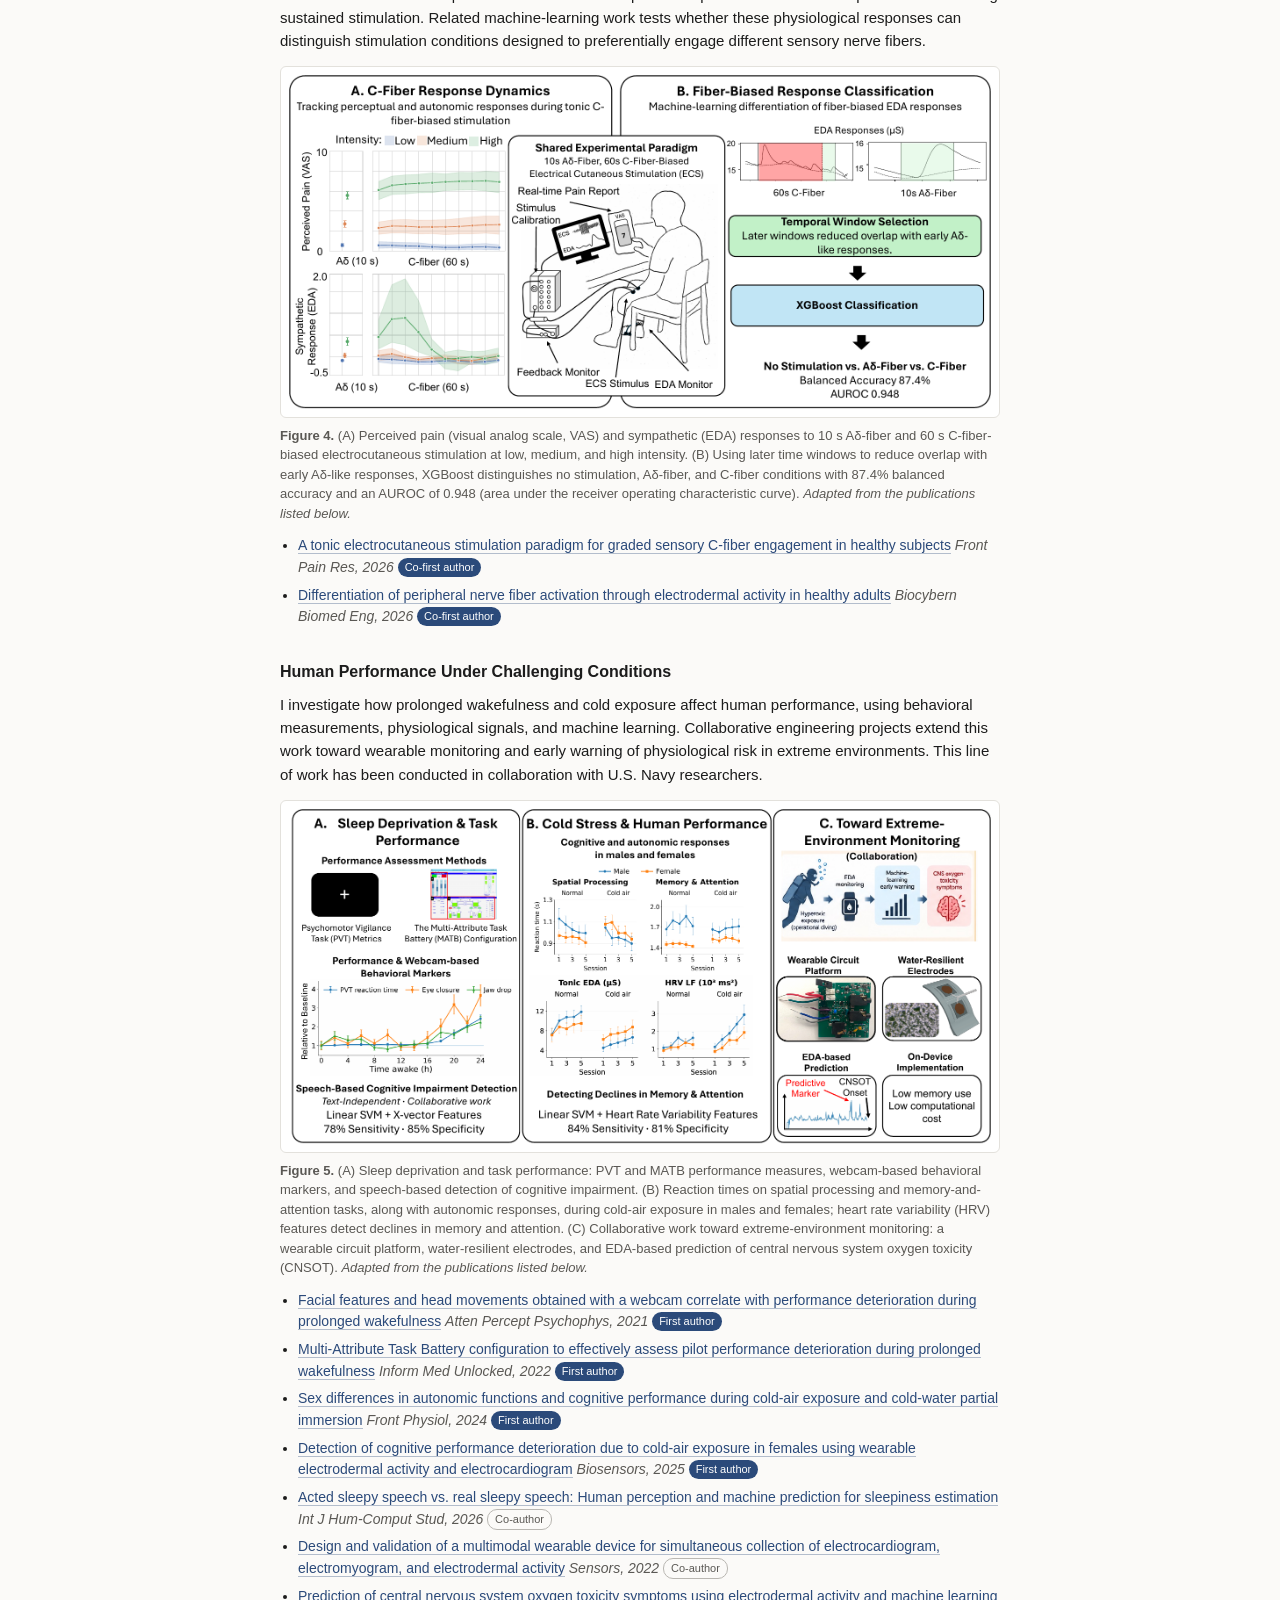
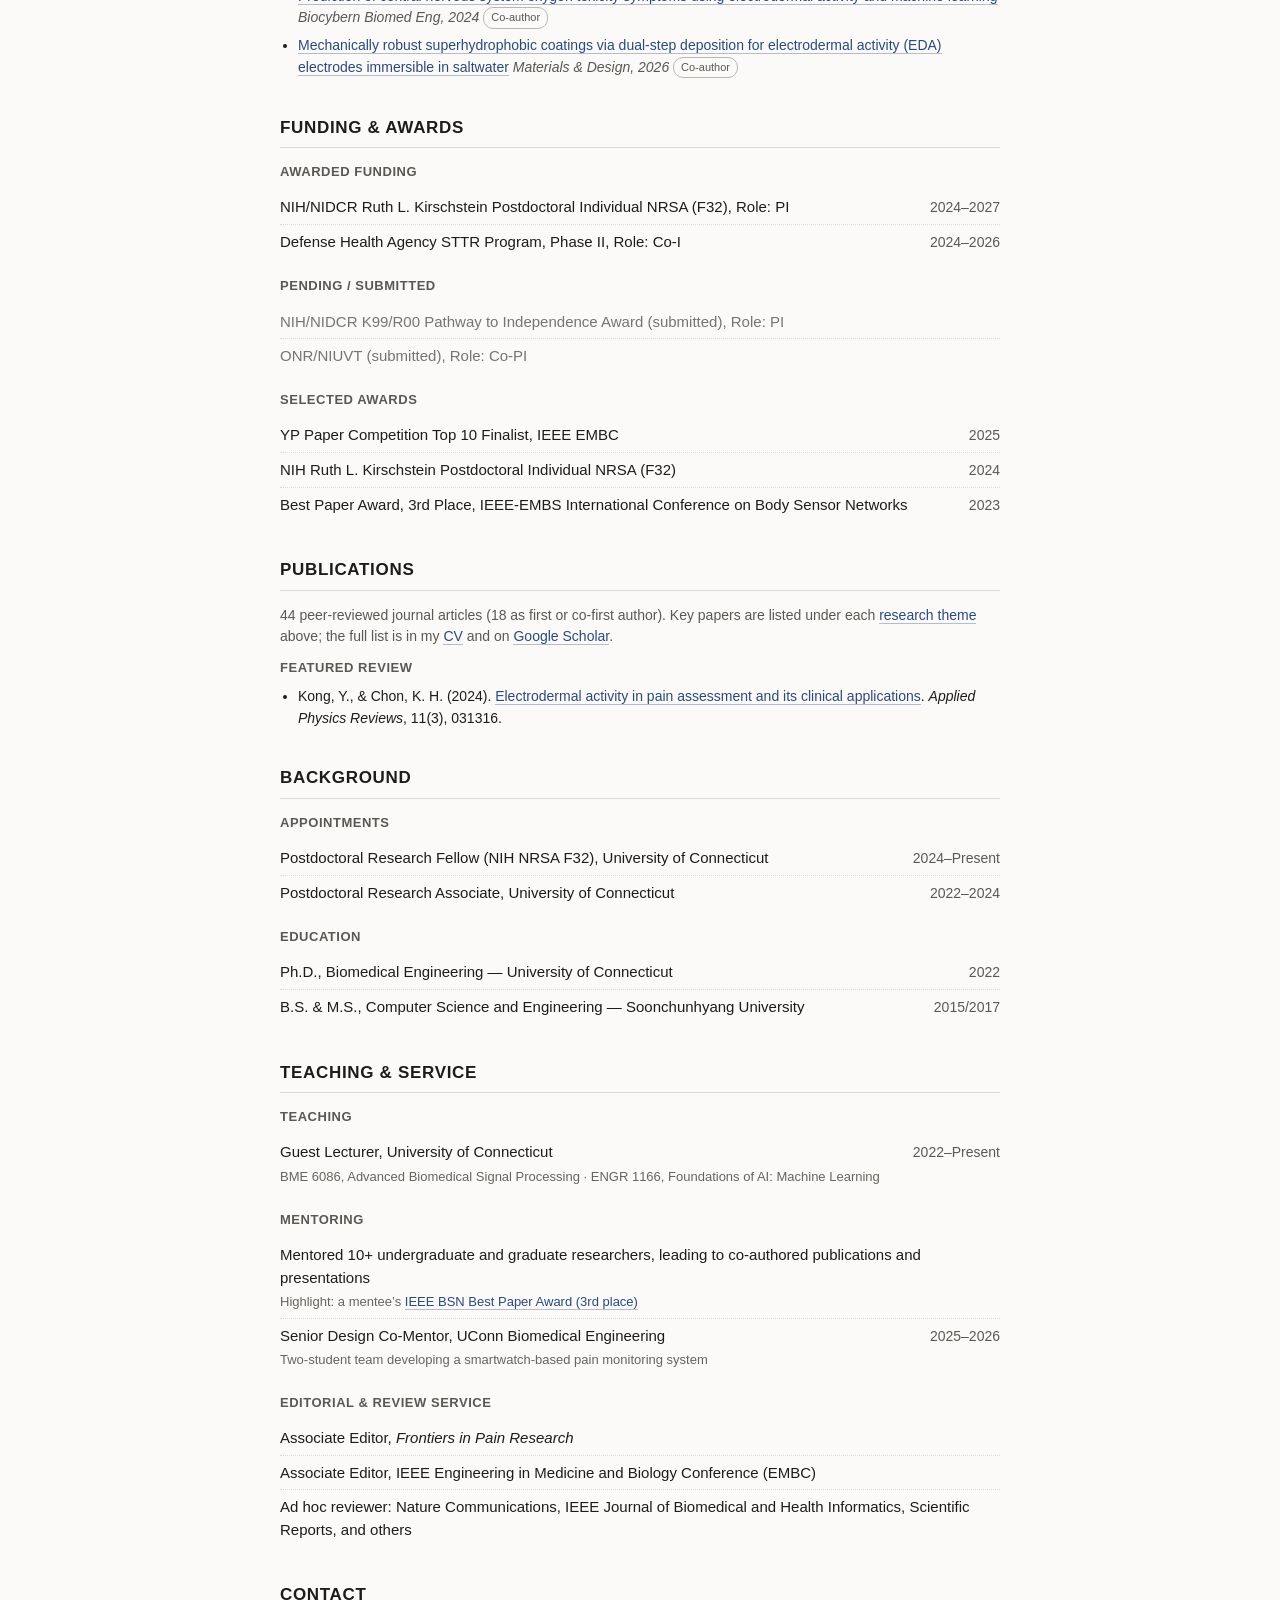
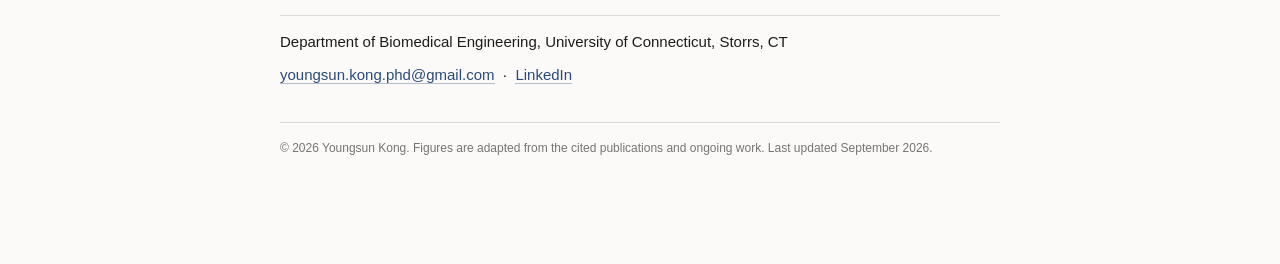
==== commit d13a5c26: "Update index.html" ====
--- a/index.html
+++ b/index.html
@@ -297,7 +297,7 @@
 </section>
 
 <footer class="footer">
-  <p class="copyright">&copy; 2026 Youngsun Kong. Figures are adapted from the cited publications and ongoing work.</p>
+  <p class="copyright">&copy; 2026 Youngsun Kong. Figures are adapted from the cited publications and ongoing work. Last updated September 2026.</p>
 </footer>
 
 </div>
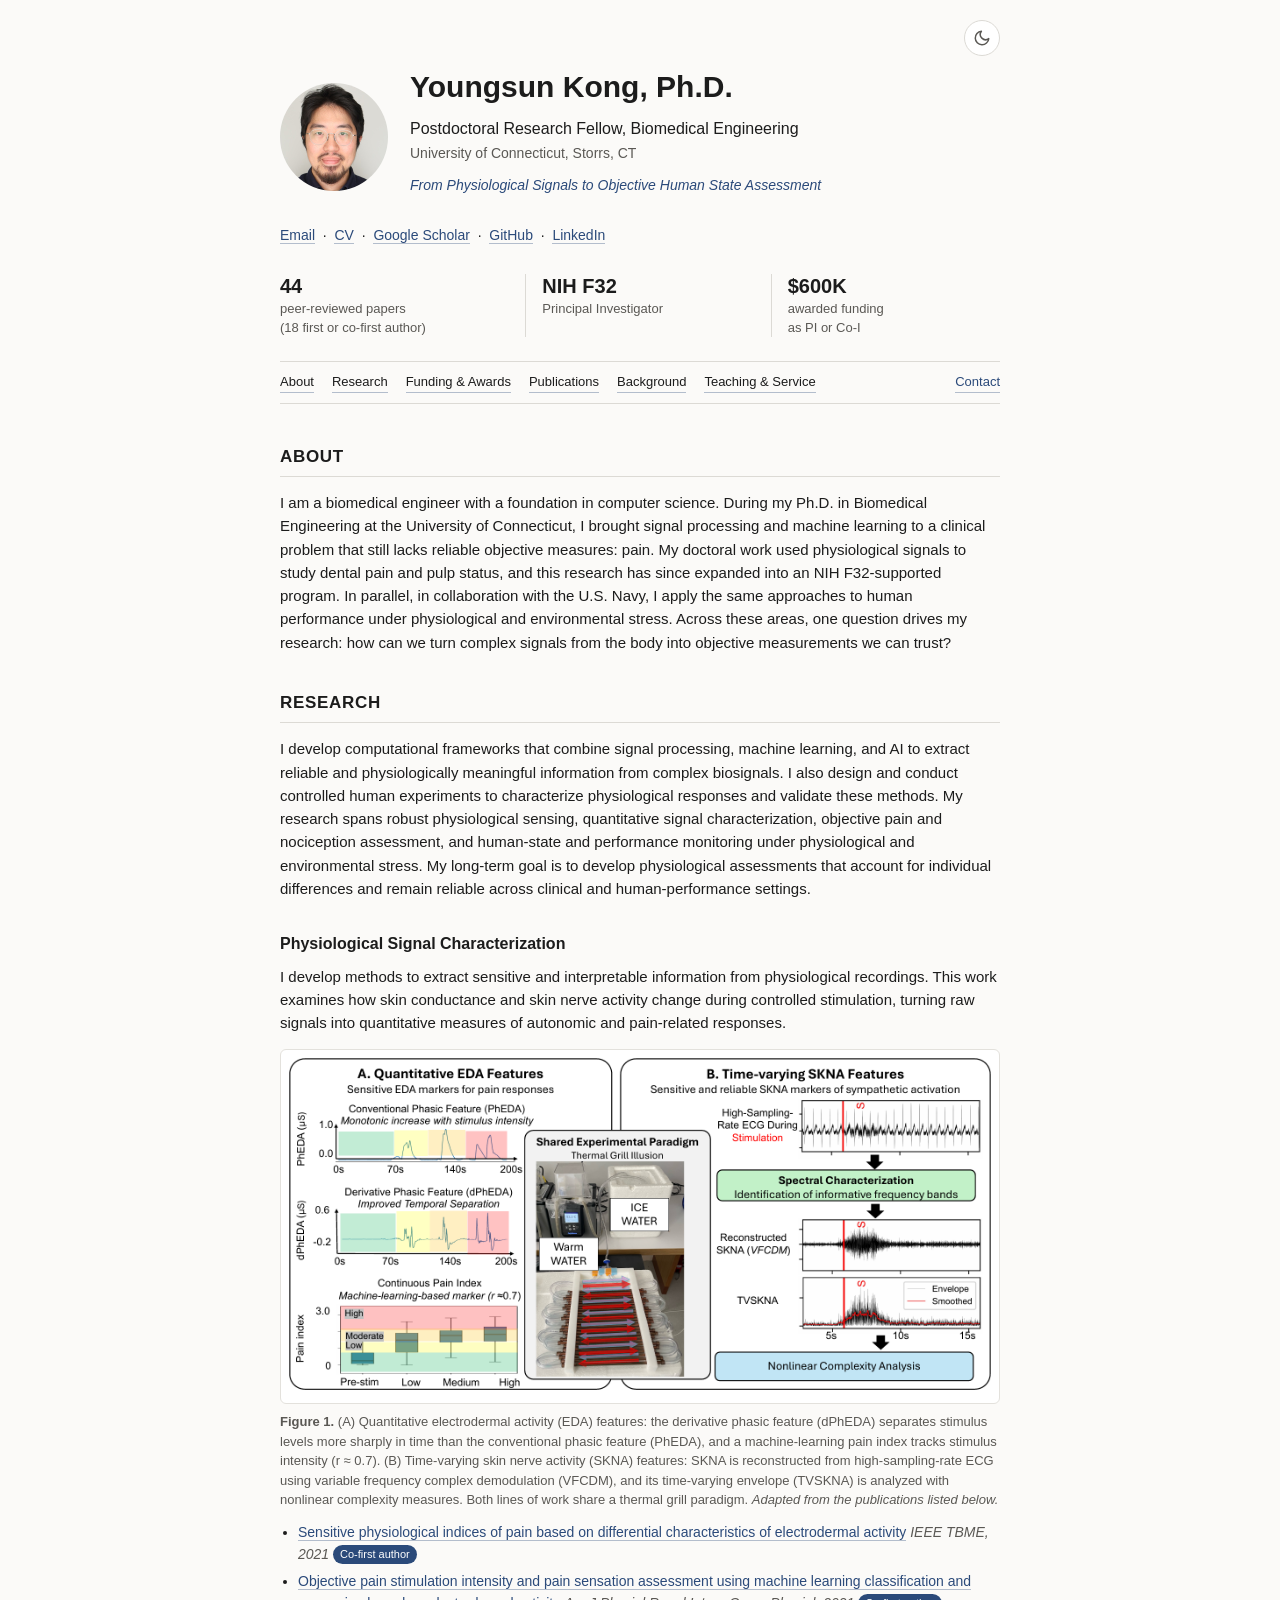
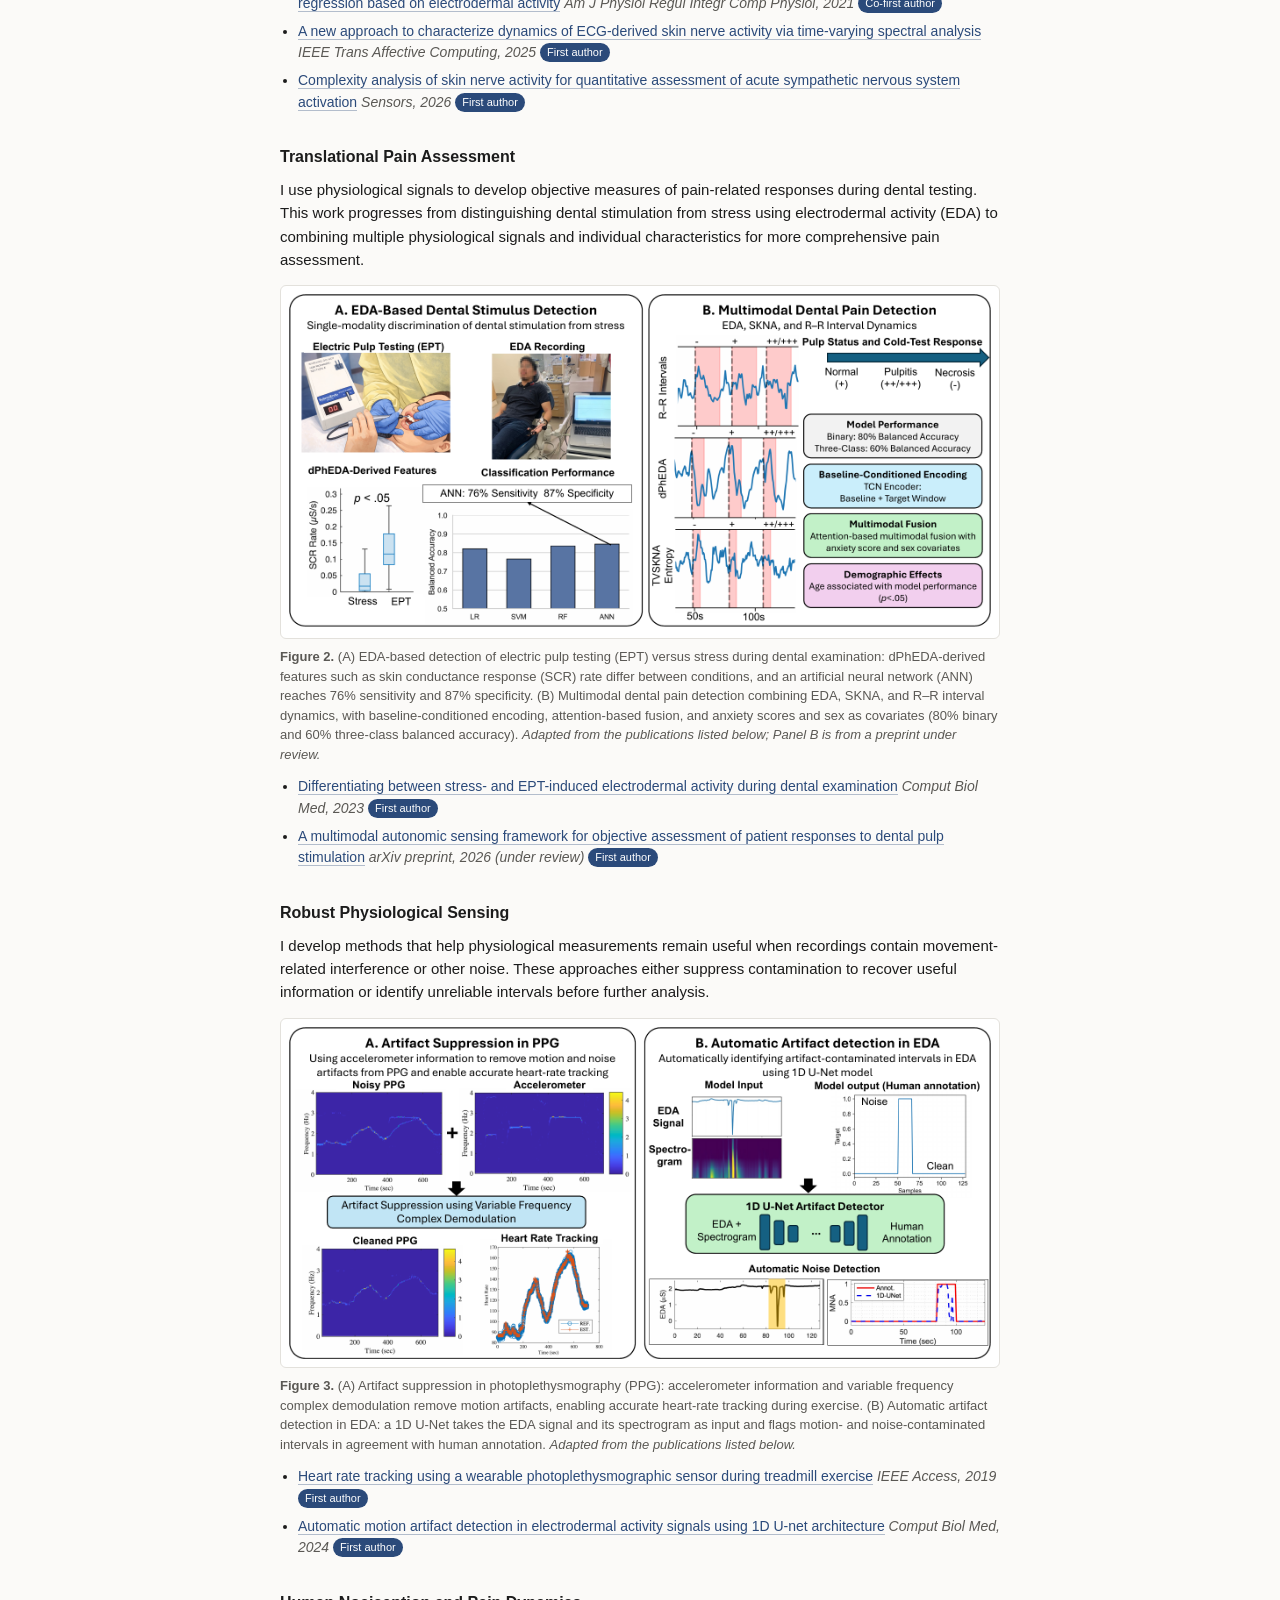
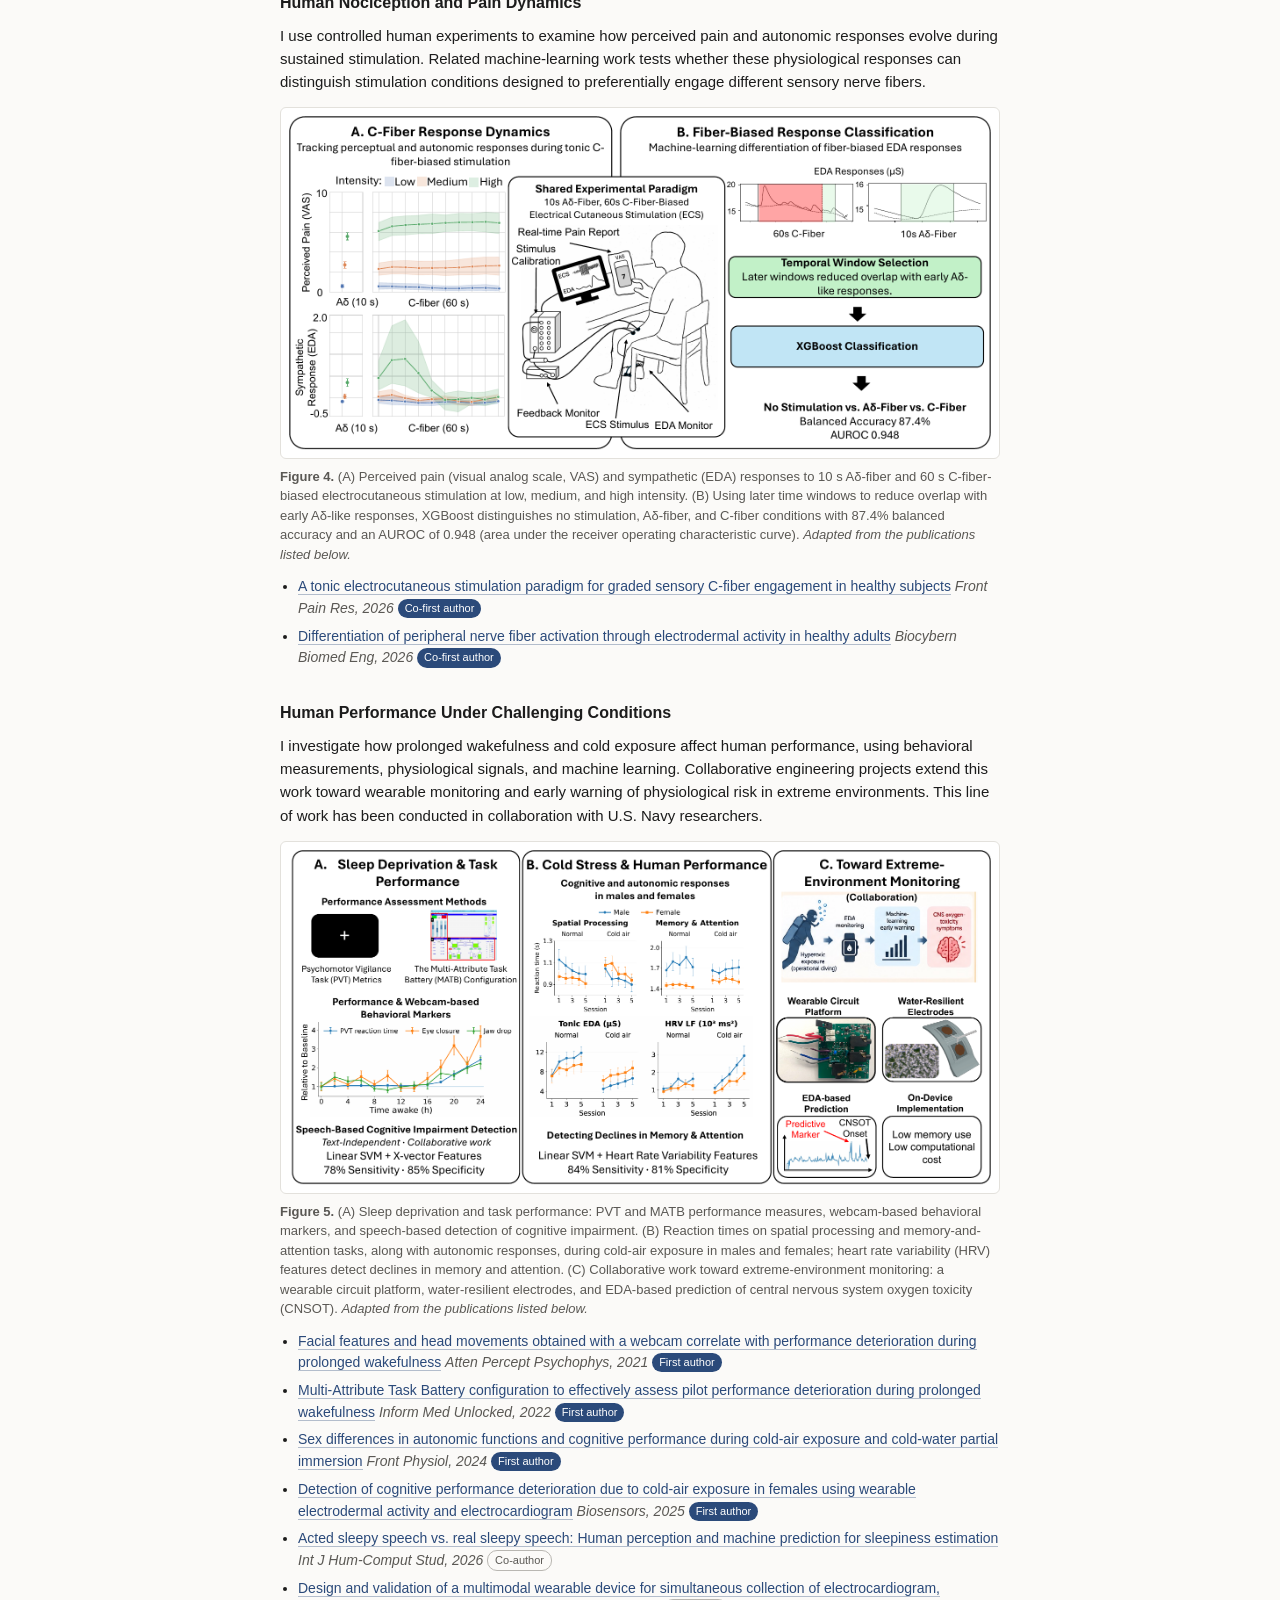
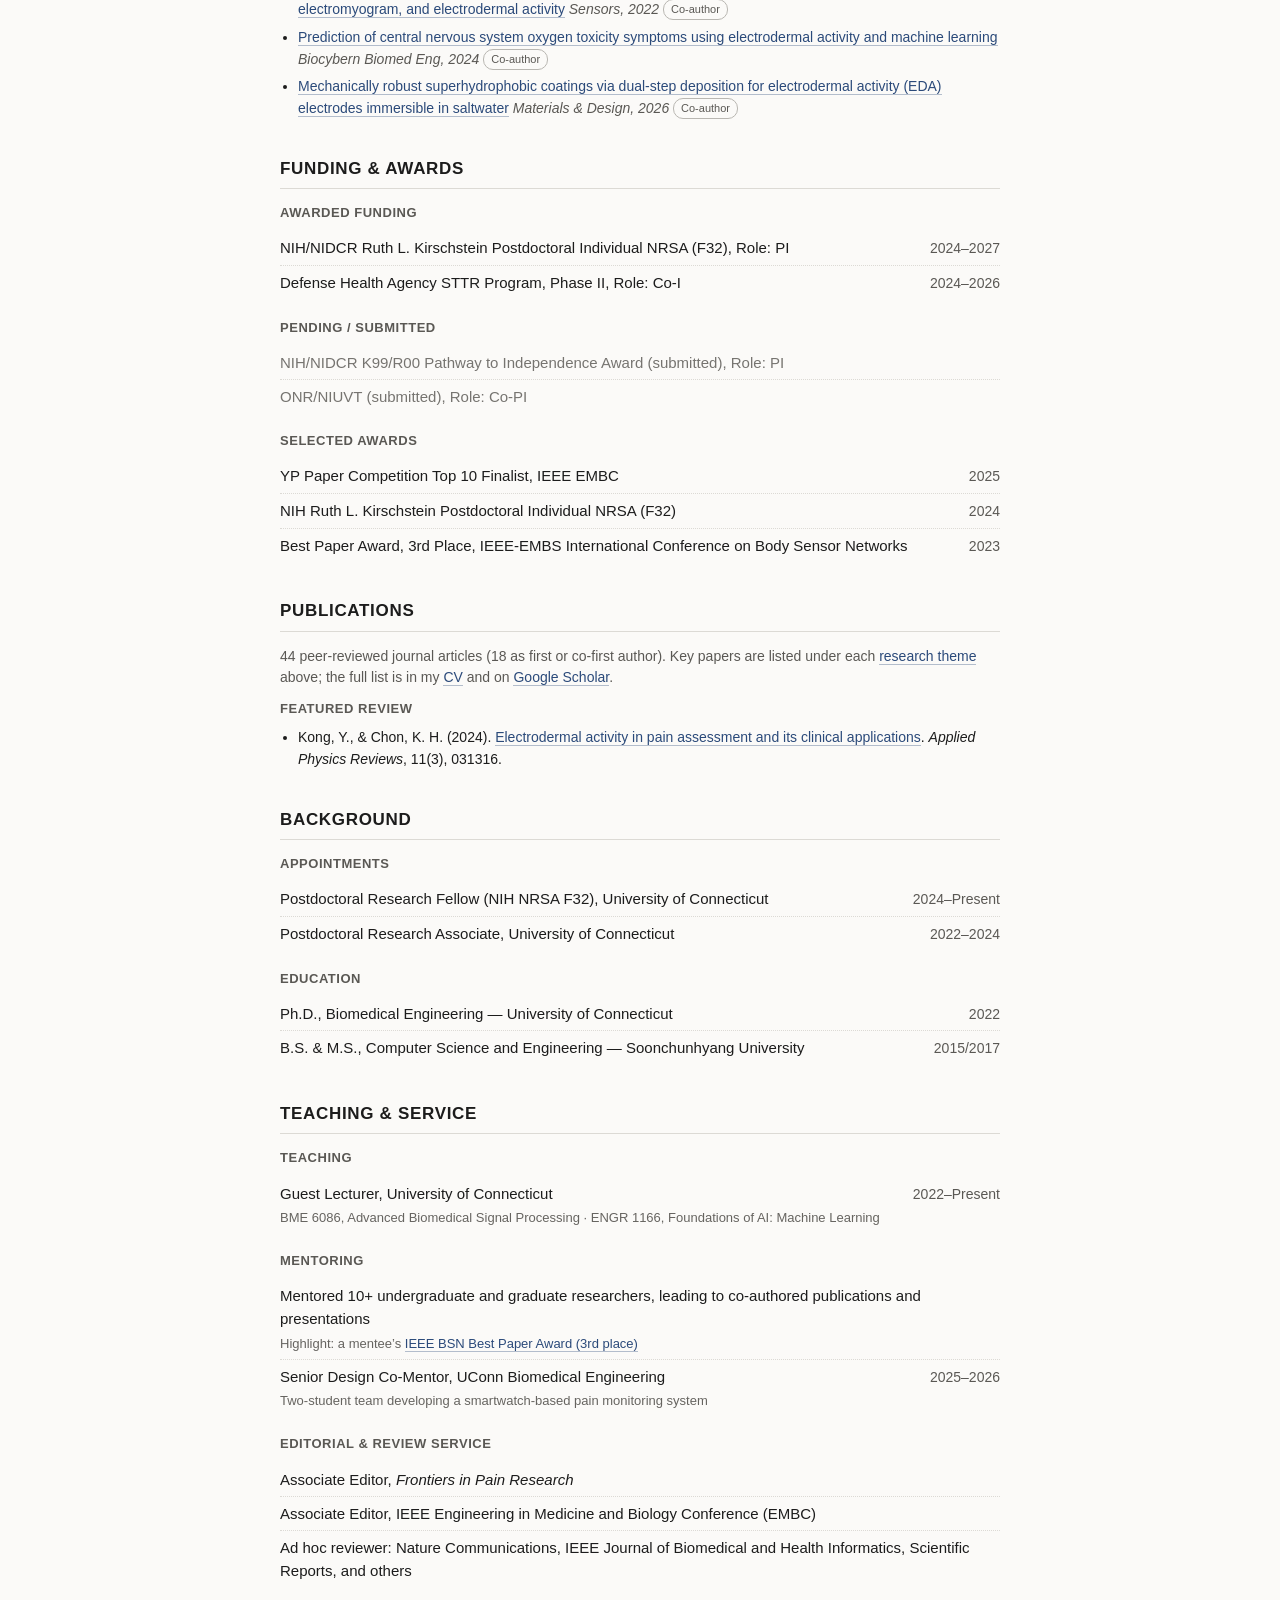
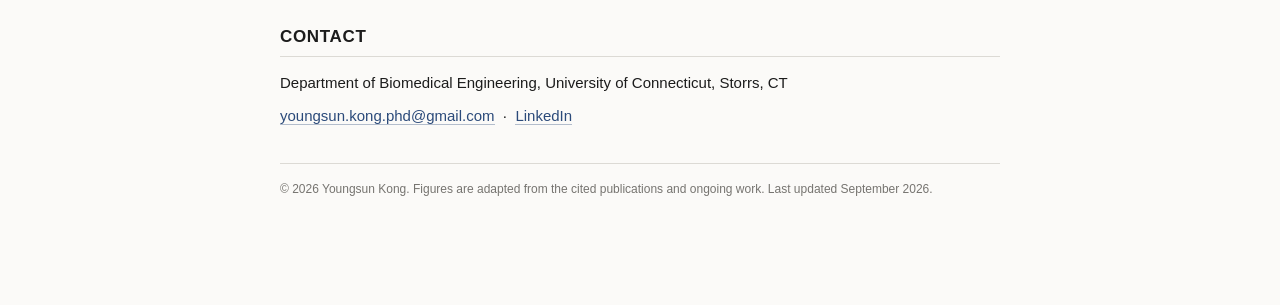
==== commit e2f6f334: "fig typo fixed, archive paper updated" ====
--- a/index.html
+++ b/index.html
@@ -115,11 +115,11 @@
     <p>I use physiological signals to develop objective measures of pain-related responses during dental testing. This work progresses from distinguishing dental stimulation from stress using electrodermal activity (EDA) to combining multiple physiological signals and individual characteristics for more comprehensive pain assessment.</p>
     <figure>
       <img src="images/research-fig2.png" alt="EDA-based dental stimulus detection and multimodal dental pain detection" loading="lazy">
-      <figcaption><strong>Figure 2.</strong> (A) EDA-based detection of electric pulp testing (EPT) versus stress during dental examination: dPhEDA-derived features such as skin conductance response (SCR) rate differ between conditions, and an artificial neural network (ANN) reaches 76% sensitivity and 87% specificity. (B) Multimodal dental pain detection combining EDA, SKNA, and R&ndash;R interval dynamics, with baseline-conditioned encoding and attention-based fusion of age and sex (80% binary and 60% three-class balanced accuracy). <em>Panel A adapted from the publication listed below; Panel B shows work under review.</em></figcaption>
+      <figcaption><strong>Figure 2.</strong> (A) EDA-based detection of electric pulp testing (EPT) versus stress during dental examination: dPhEDA-derived features such as skin conductance response (SCR) rate differ between conditions, and an artificial neural network (ANN) reaches 76% sensitivity and 87% specificity. (B) Multimodal dental pain detection combining EDA, SKNA, and R&ndash;R interval dynamics, with baseline-conditioned encoding, attention-based fusion, and anxiety scores and sex as covariates (80% binary and 60% three-class balanced accuracy). <em>Adapted from the publications listed below; Panel B is from a preprint under review.</em></figcaption>
     </figure>
     <ul class="paper-list">
       <li><a href="https://doi.org/10.1016/j.compbiomed.2023.106695" target="_blank" rel="noopener">Differentiating between stress- and EPT-induced electrodermal activity during dental examination</a> <span class="venue">Comput Biol Med, 2023</span> <span class="tag tag-first">First author</span></li>
-      <li>Multimodal dental pain detection (panel B) <span class="venue">Under review, IEEE Trans Affective Computing</span> <span class="tag tag-first">First author</span></li>
+      <li><a href="https://arxiv.org/abs/2609.35121" target="_blank" rel="noopener">A multimodal autonomic sensing framework for objective assessment of patient responses to dental pulp stimulation</a> <span class="venue">arXiv preprint, 2026 (under review)</span> <span class="tag tag-first">First author</span></li>
     </ul>
   </div>
 
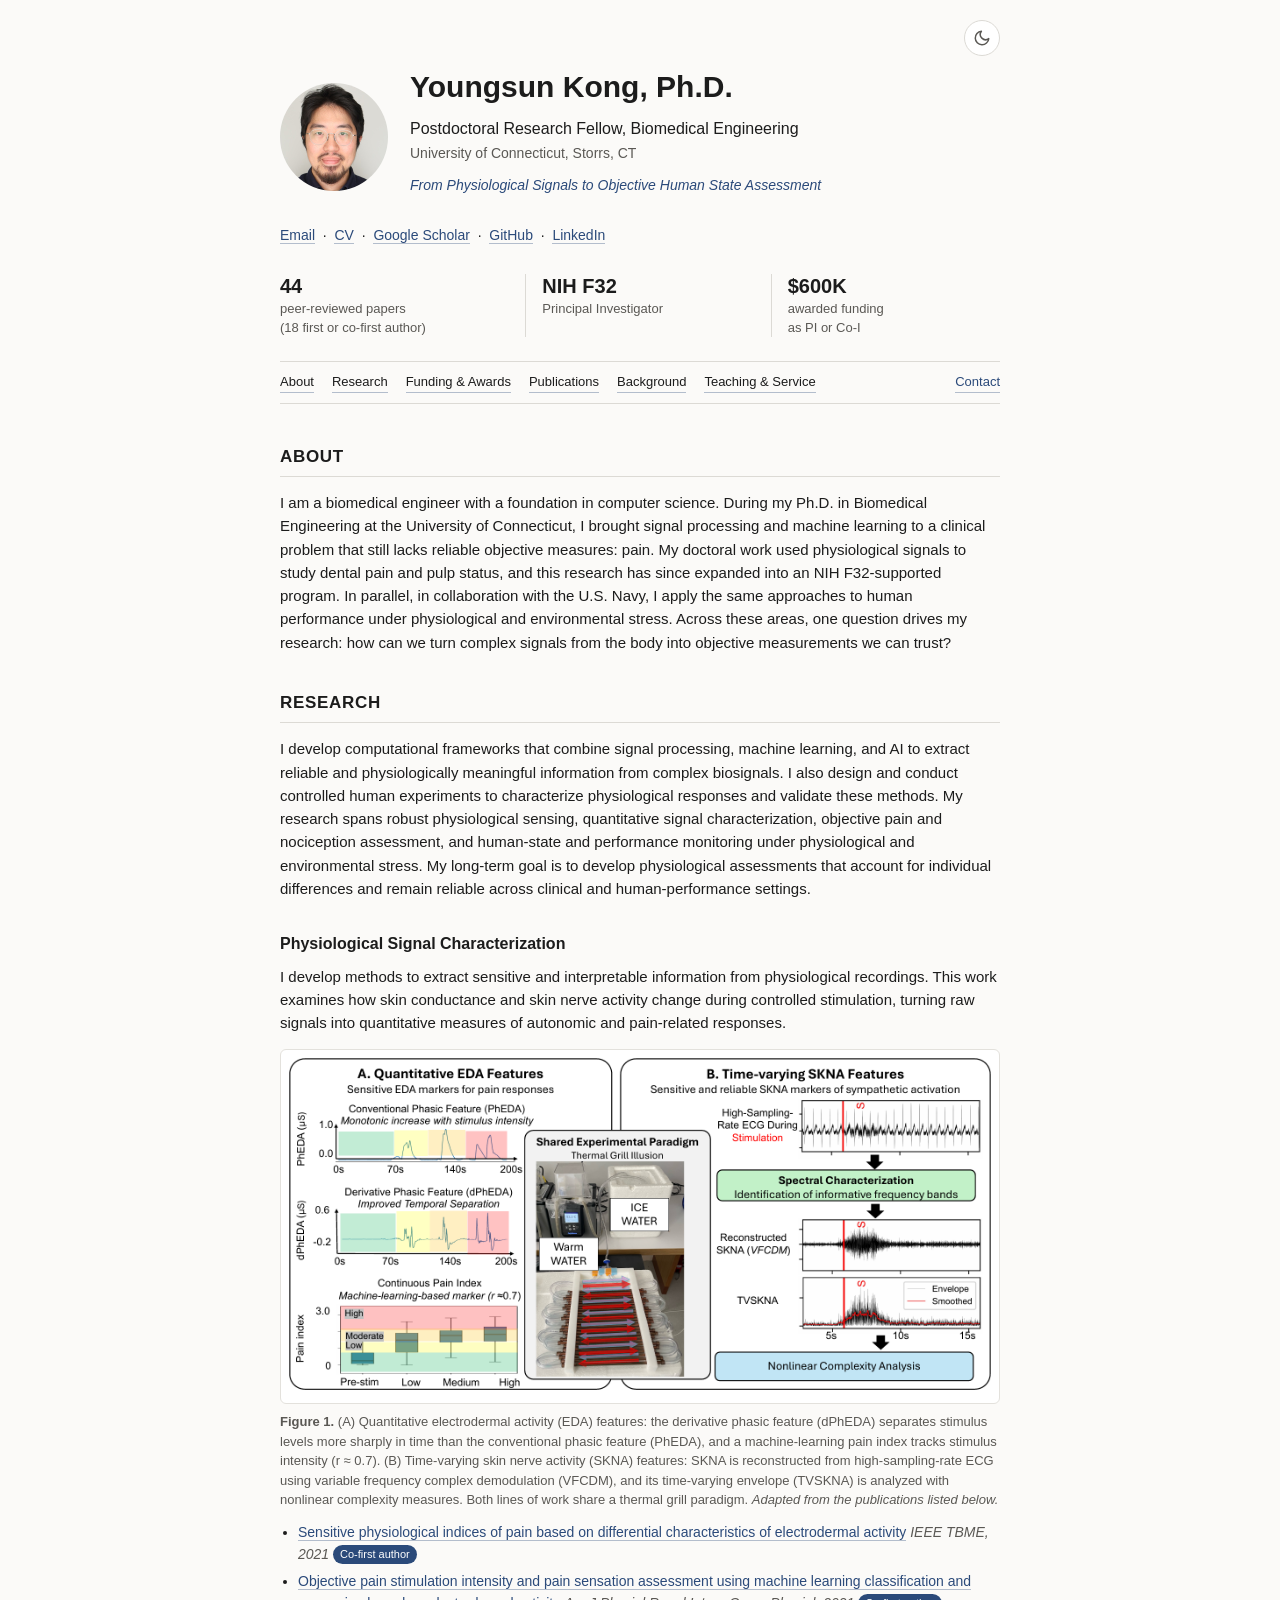
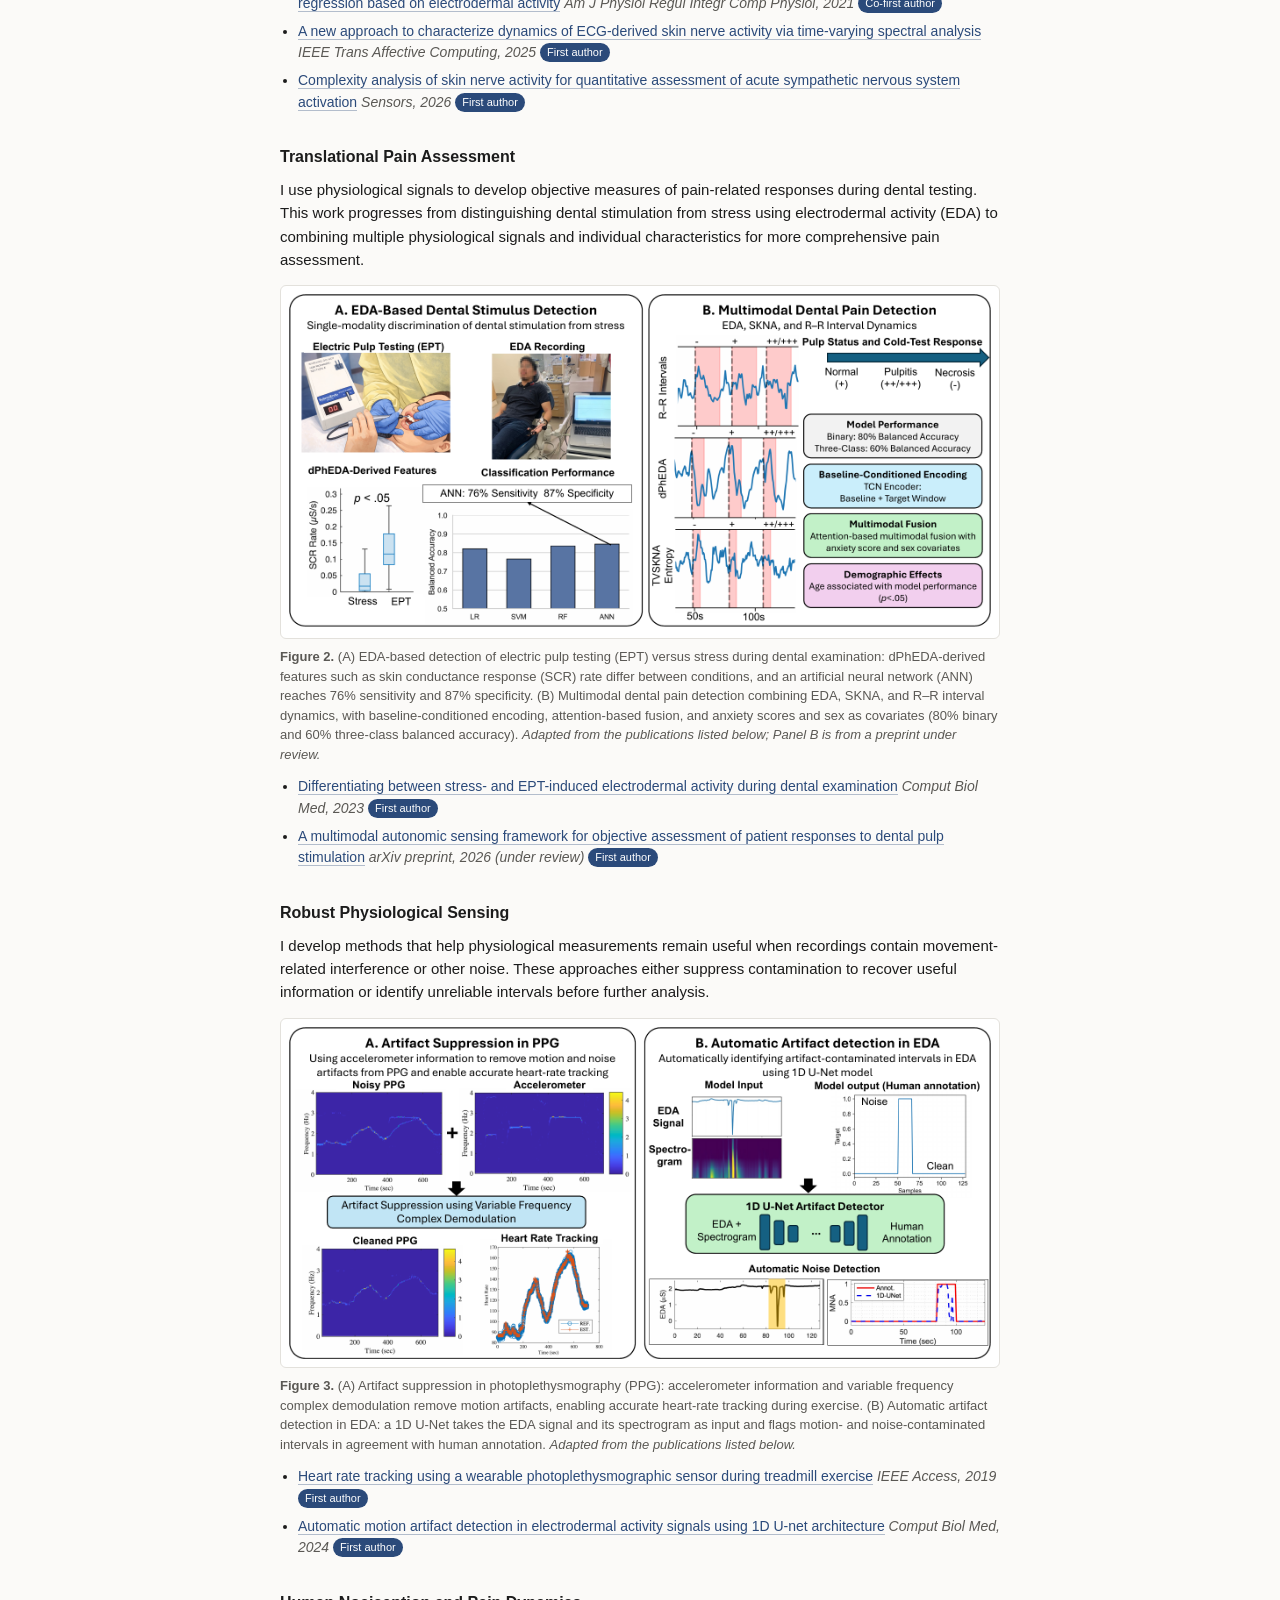
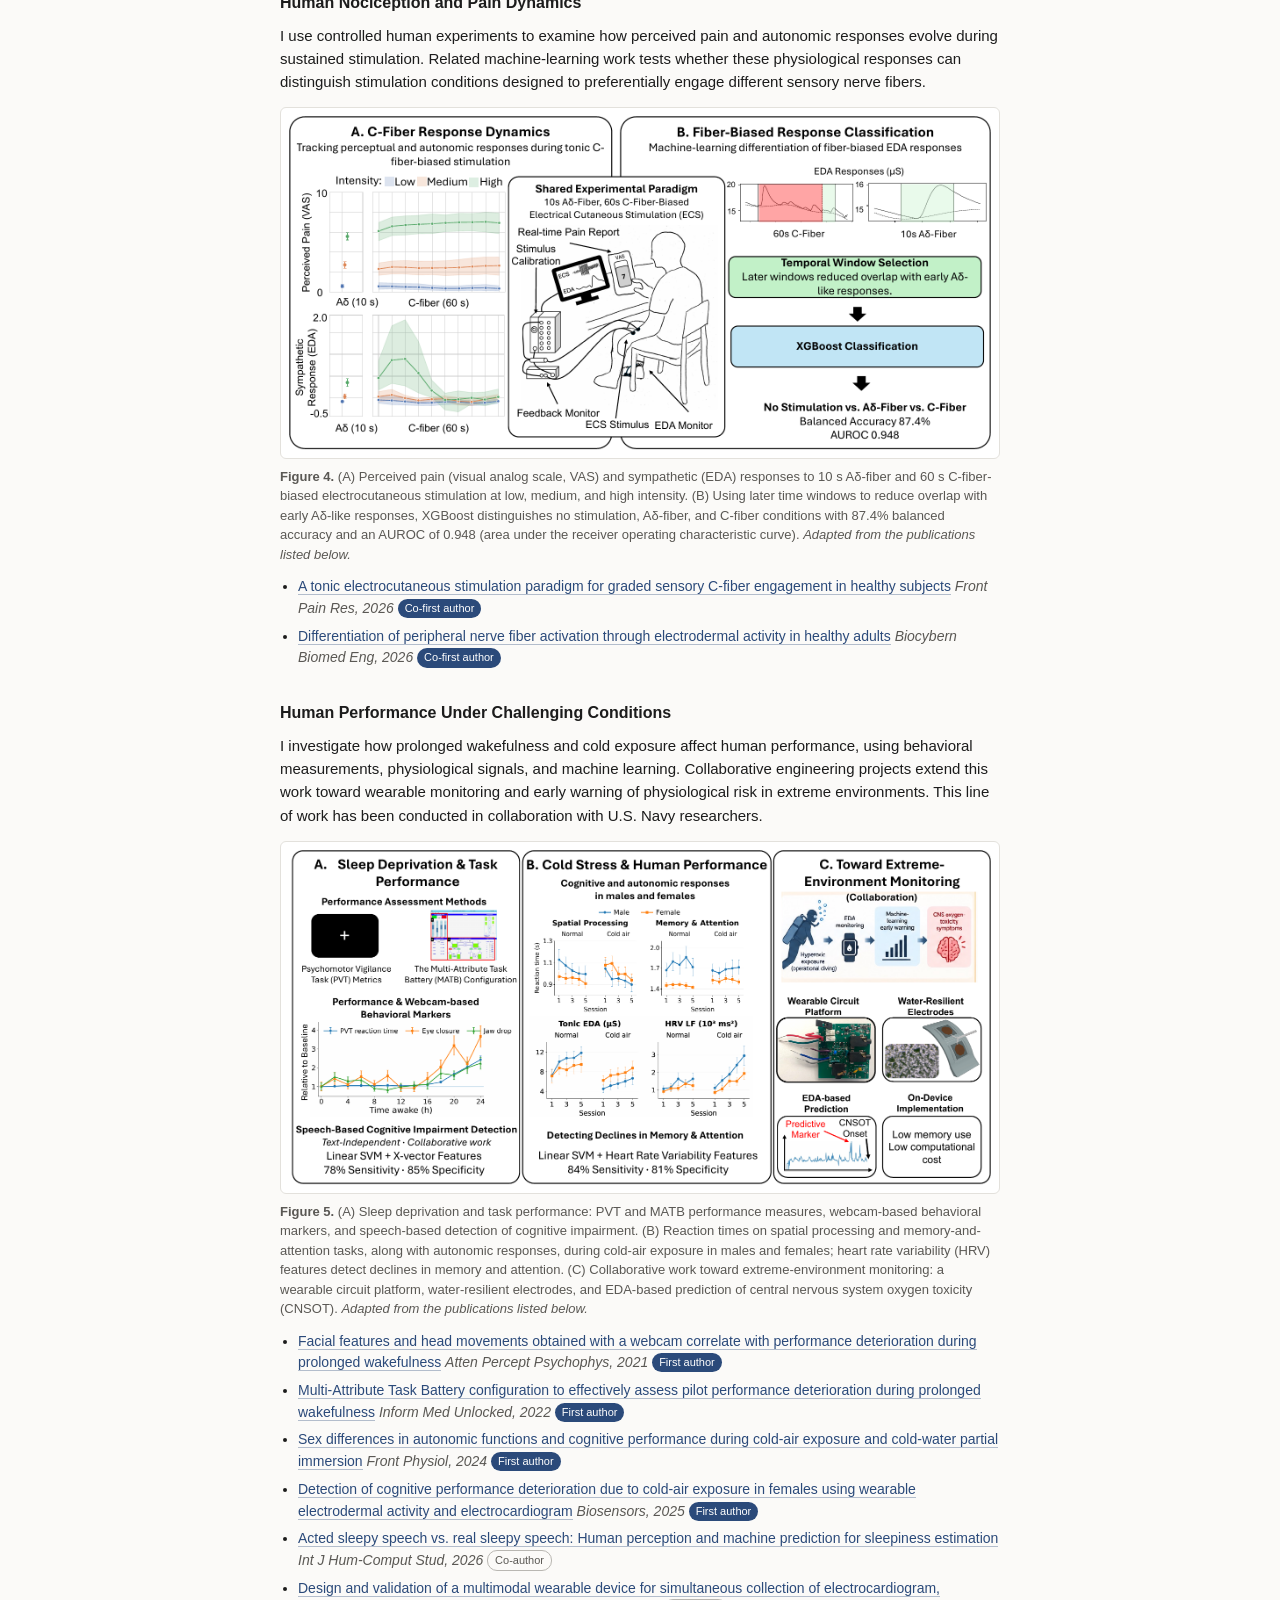
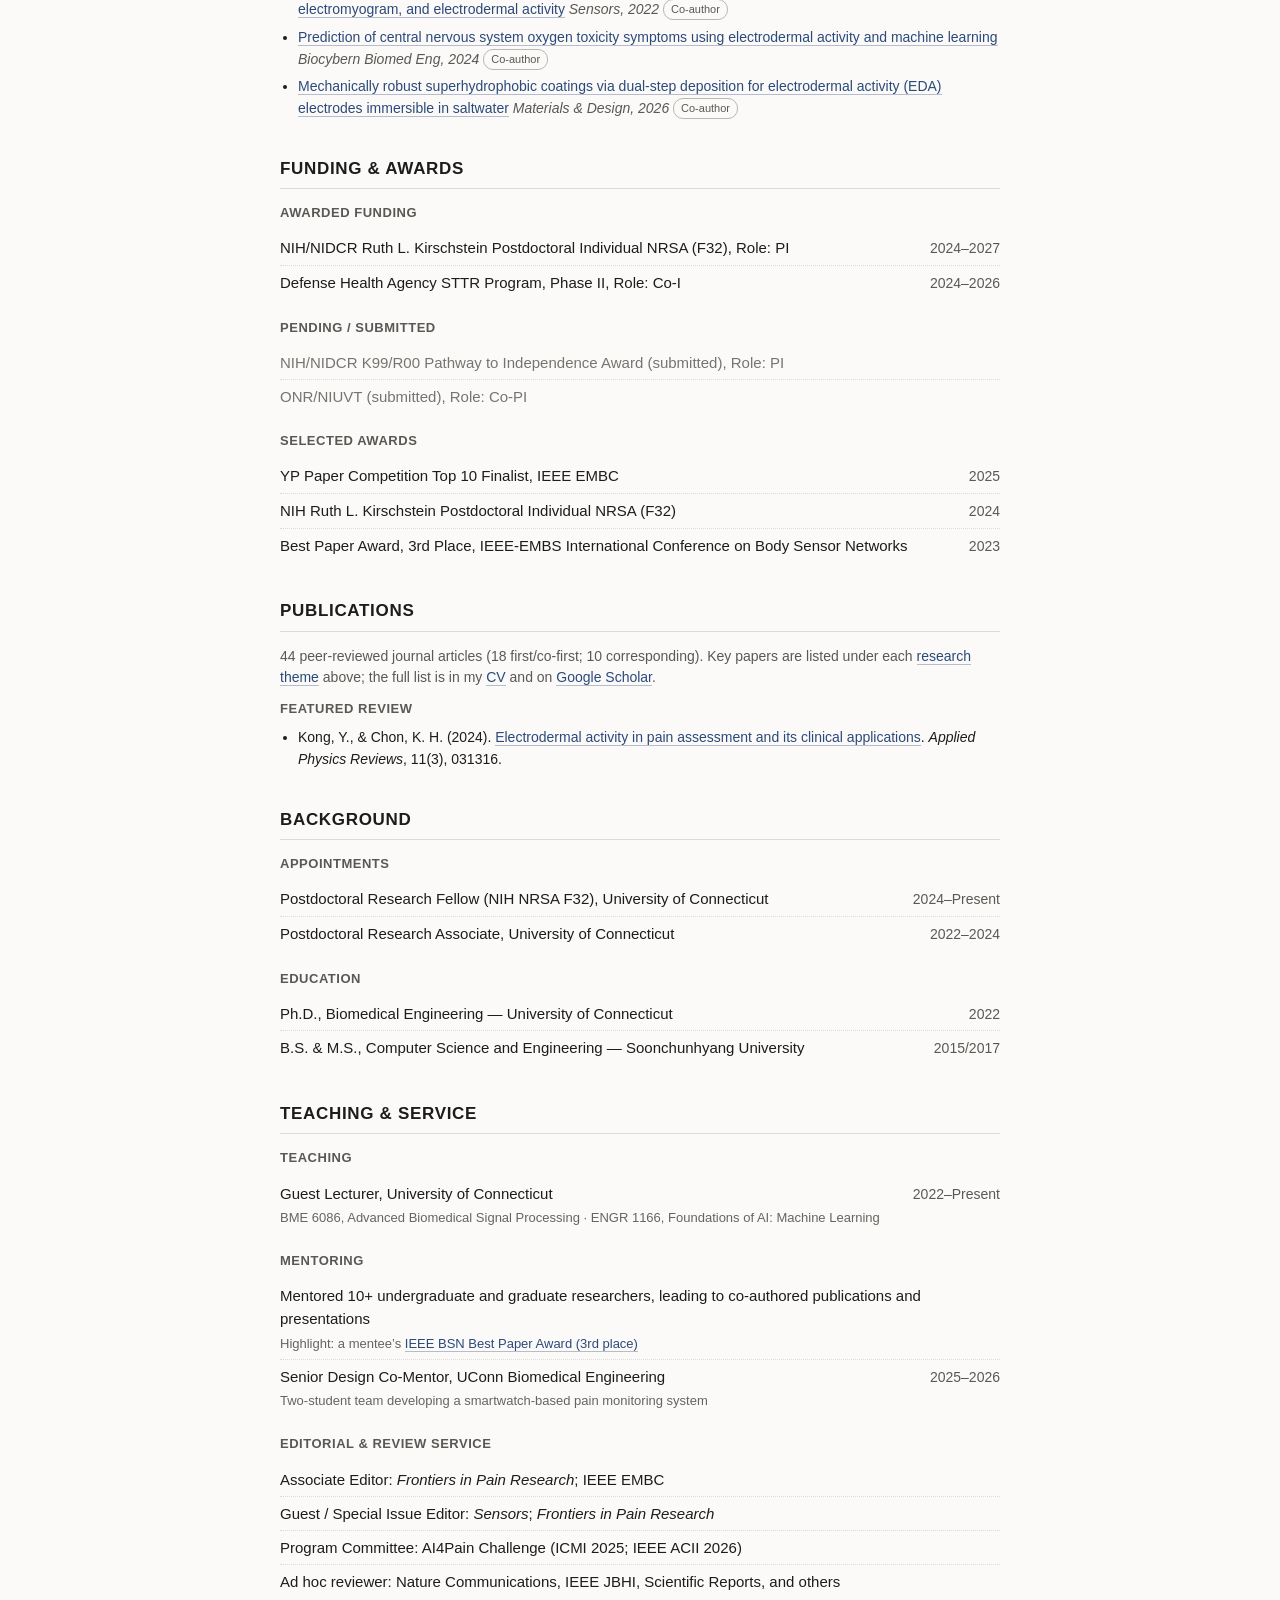
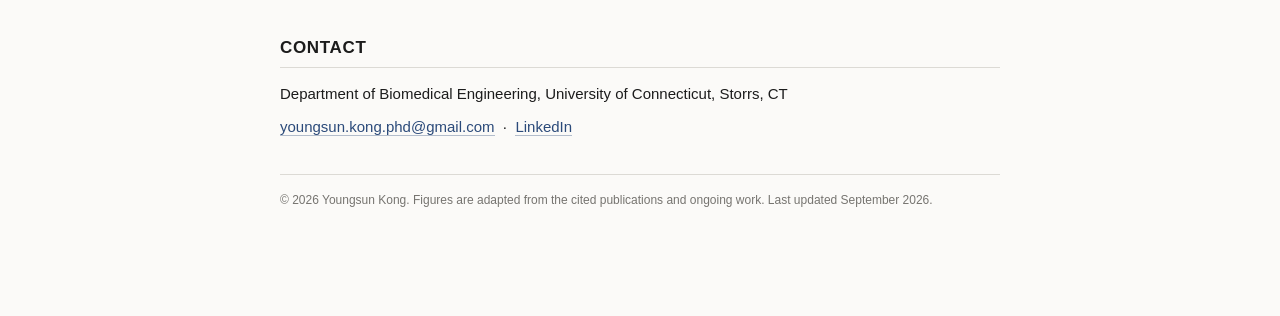
==== commit caa89e68: "updated cv and some wording" ====
--- a/index.html
+++ b/index.html
@@ -214,7 +214,7 @@
 <section id="publications">
   <h2>Publications</h2>
   <p class="pub-summary">
-    44 peer-reviewed journal articles (18 as first or co-first author). Key papers are listed under each <a href="#research">research theme</a> above; the full list is in my <a href="CV.pdf" target="_blank" rel="noopener">CV</a> and on <a href="https://scholar.google.com/citations?user=umVnb8oAAAAJ&hl=en&oi=ao" target="_blank" rel="noopener">Google Scholar</a>.
+    44 peer-reviewed journal articles (18 first/co-first; 10 corresponding). Key papers are listed under each <a href="#research">research theme</a> above; the full list is in my <a href="CV.pdf" target="_blank" rel="noopener">CV</a> and on <a href="https://scholar.google.com/citations?user=umVnb8oAAAAJ&hl=en&oi=ao" target="_blank" rel="noopener">Google Scholar</a>.
   </p>
   <h3>Featured Review</h3>
   <ul class="paper-list">
@@ -280,9 +280,10 @@
 
   <h3>Editorial &amp; Review Service</h3>
   <ul class="cv-list">
-    <li><span class="cv-main">Associate Editor, <em>Frontiers in Pain Research</em></span></li>
-    <li><span class="cv-main">Associate Editor, IEEE Engineering in Medicine and Biology Conference (EMBC)</span></li>
-    <li><span class="cv-main">Ad hoc reviewer: Nature Communications, IEEE Journal of Biomedical and Health Informatics, Scientific Reports, and others</span></li>
+    <li><span class="cv-main">Associate Editor: <em>Frontiers in Pain Research</em>; IEEE EMBC</span></li>
+    <li><span class="cv-main">Guest / Special Issue Editor: <em>Sensors</em>; <em>Frontiers in Pain Research</em></span></li>
+    <li><span class="cv-main">Program Committee: AI4Pain Challenge (ICMI 2025; IEEE ACII 2026)</span></li>
+    <li><span class="cv-main">Ad hoc reviewer: Nature Communications, IEEE JBHI, Scientific Reports, and others</span></li>
   </ul>
 </section>
 
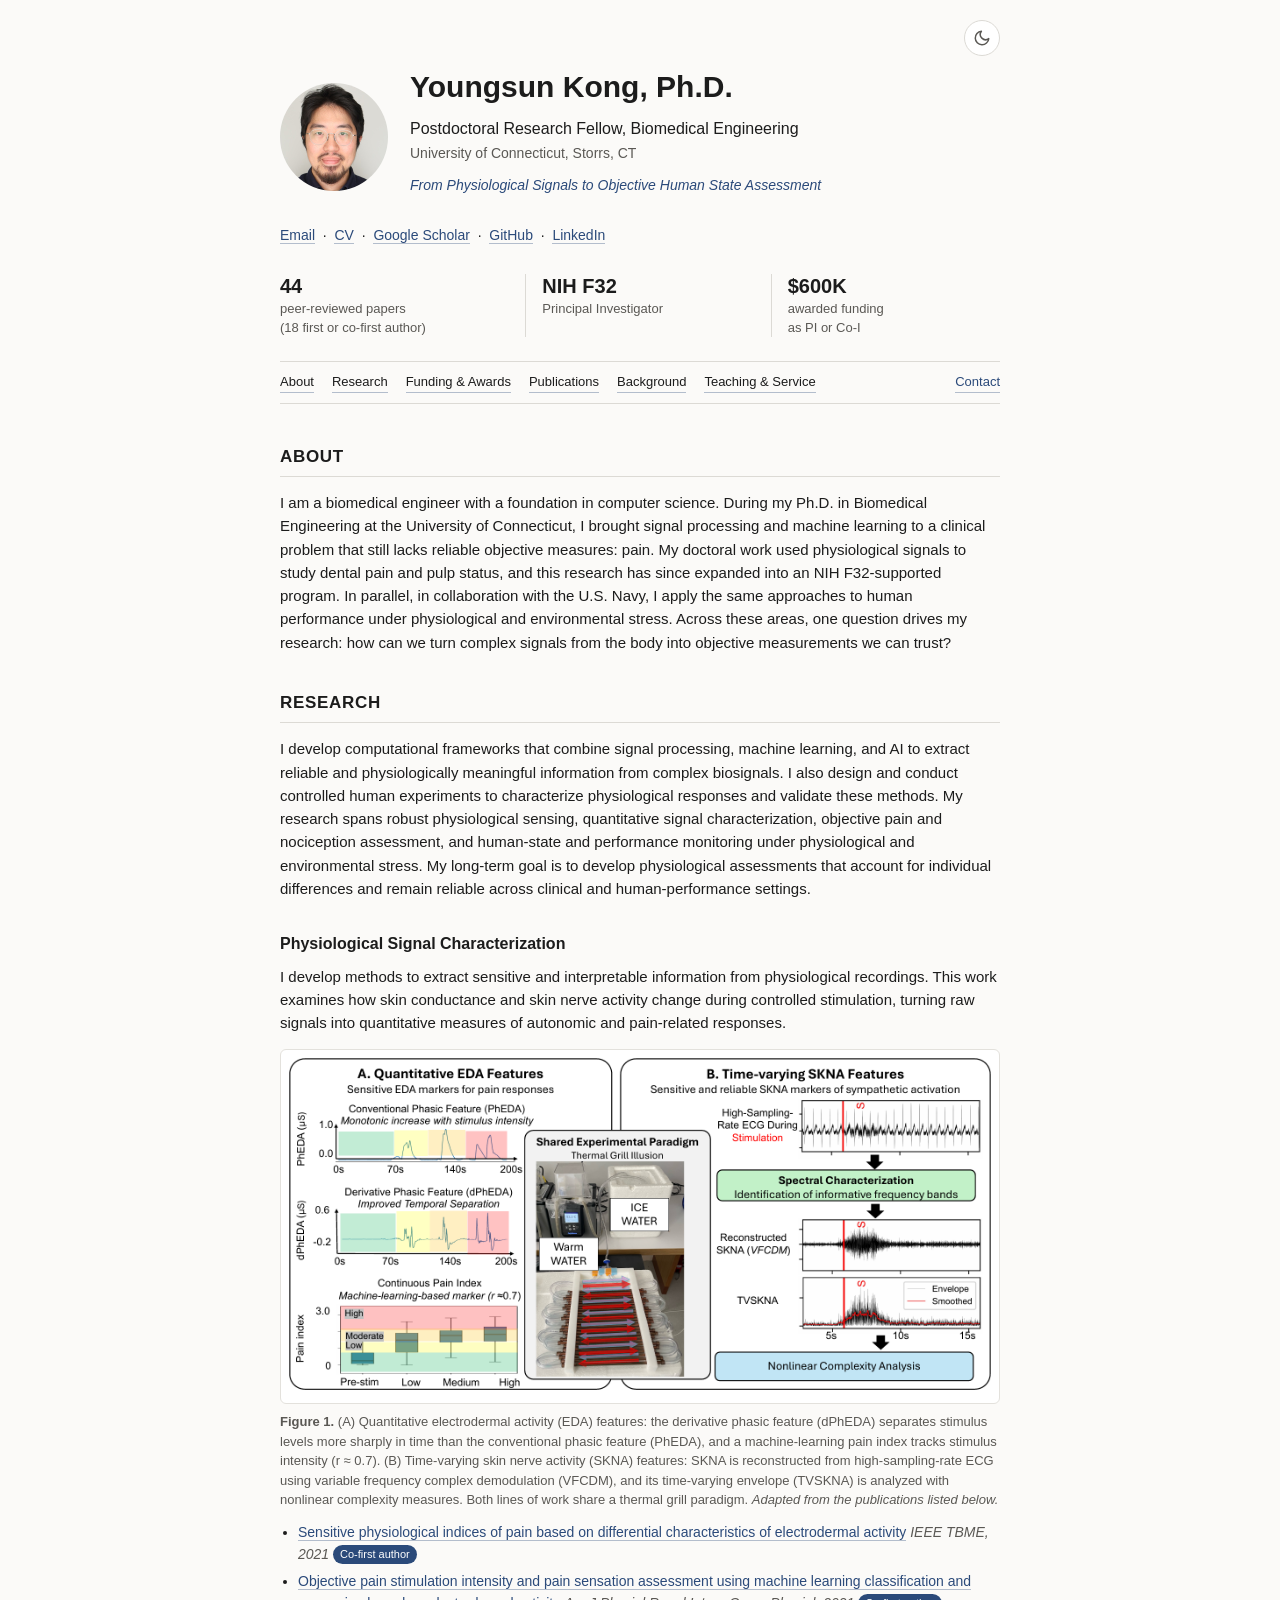
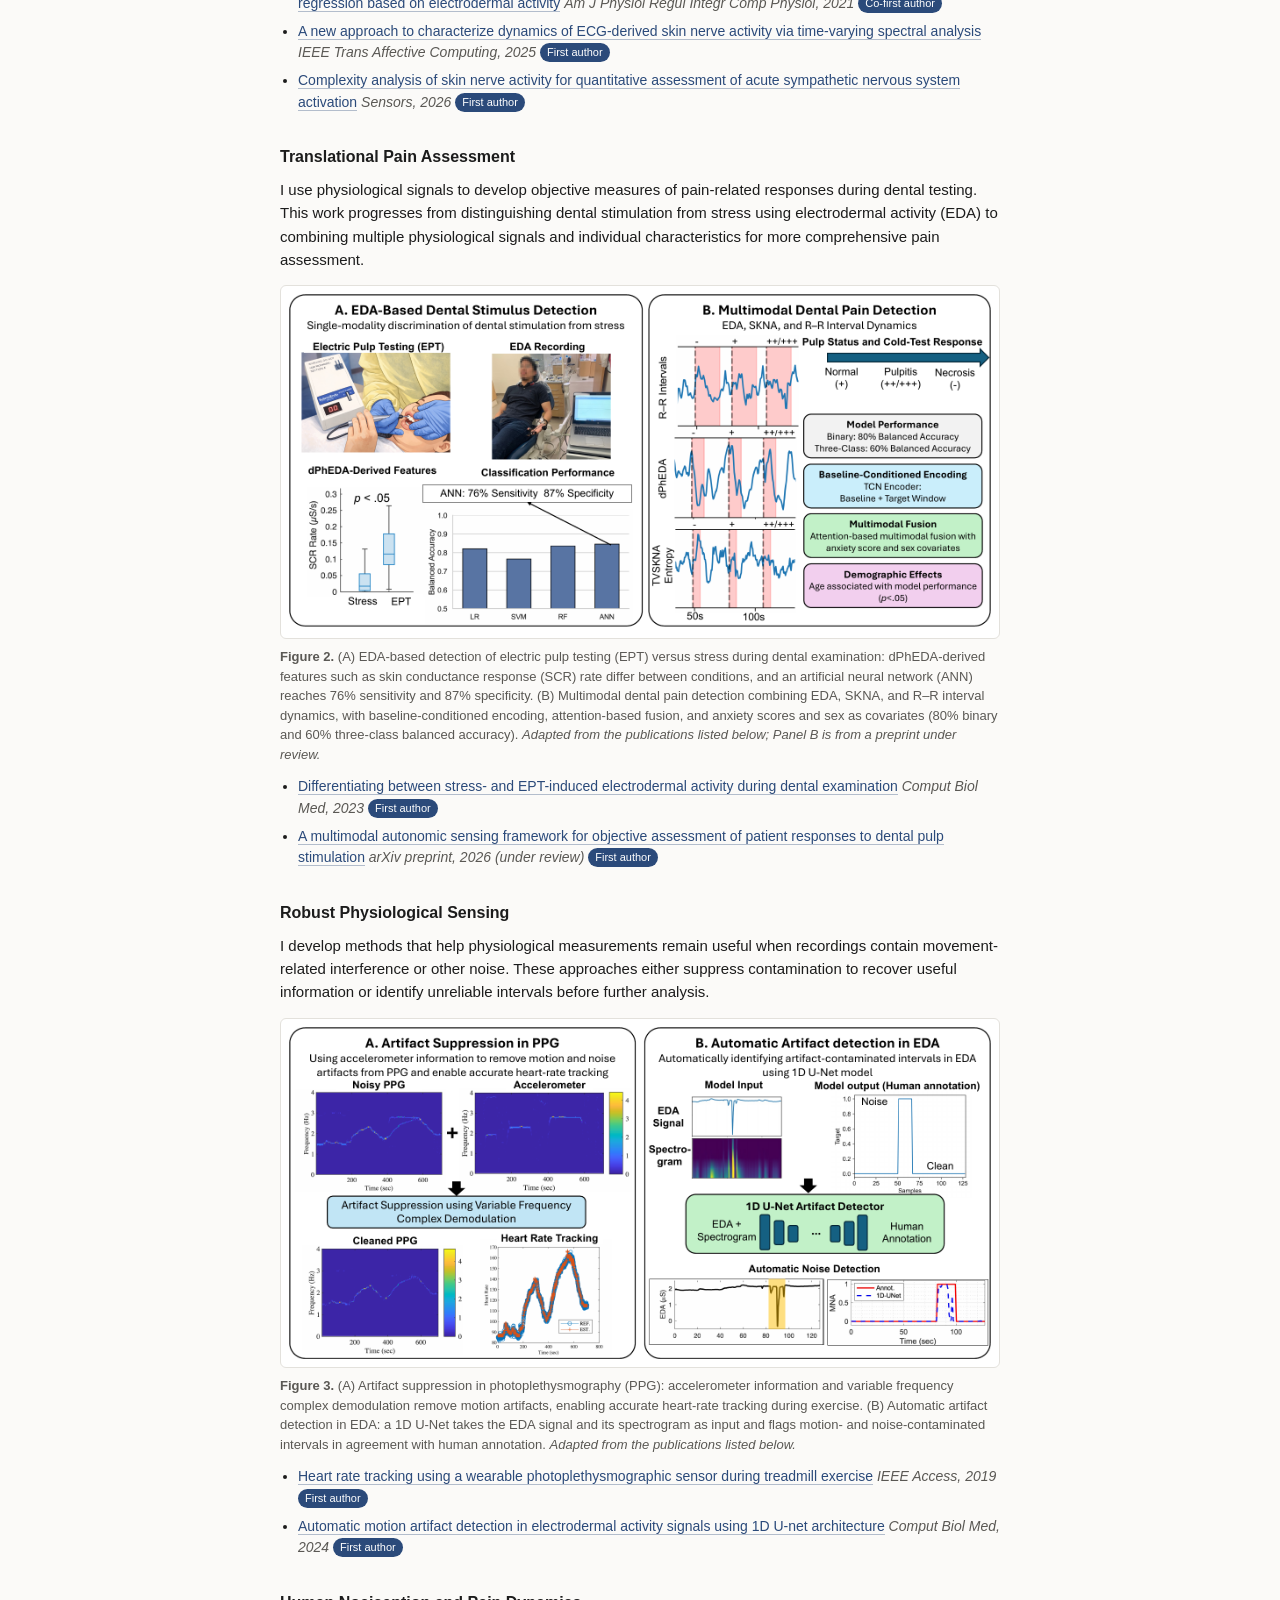
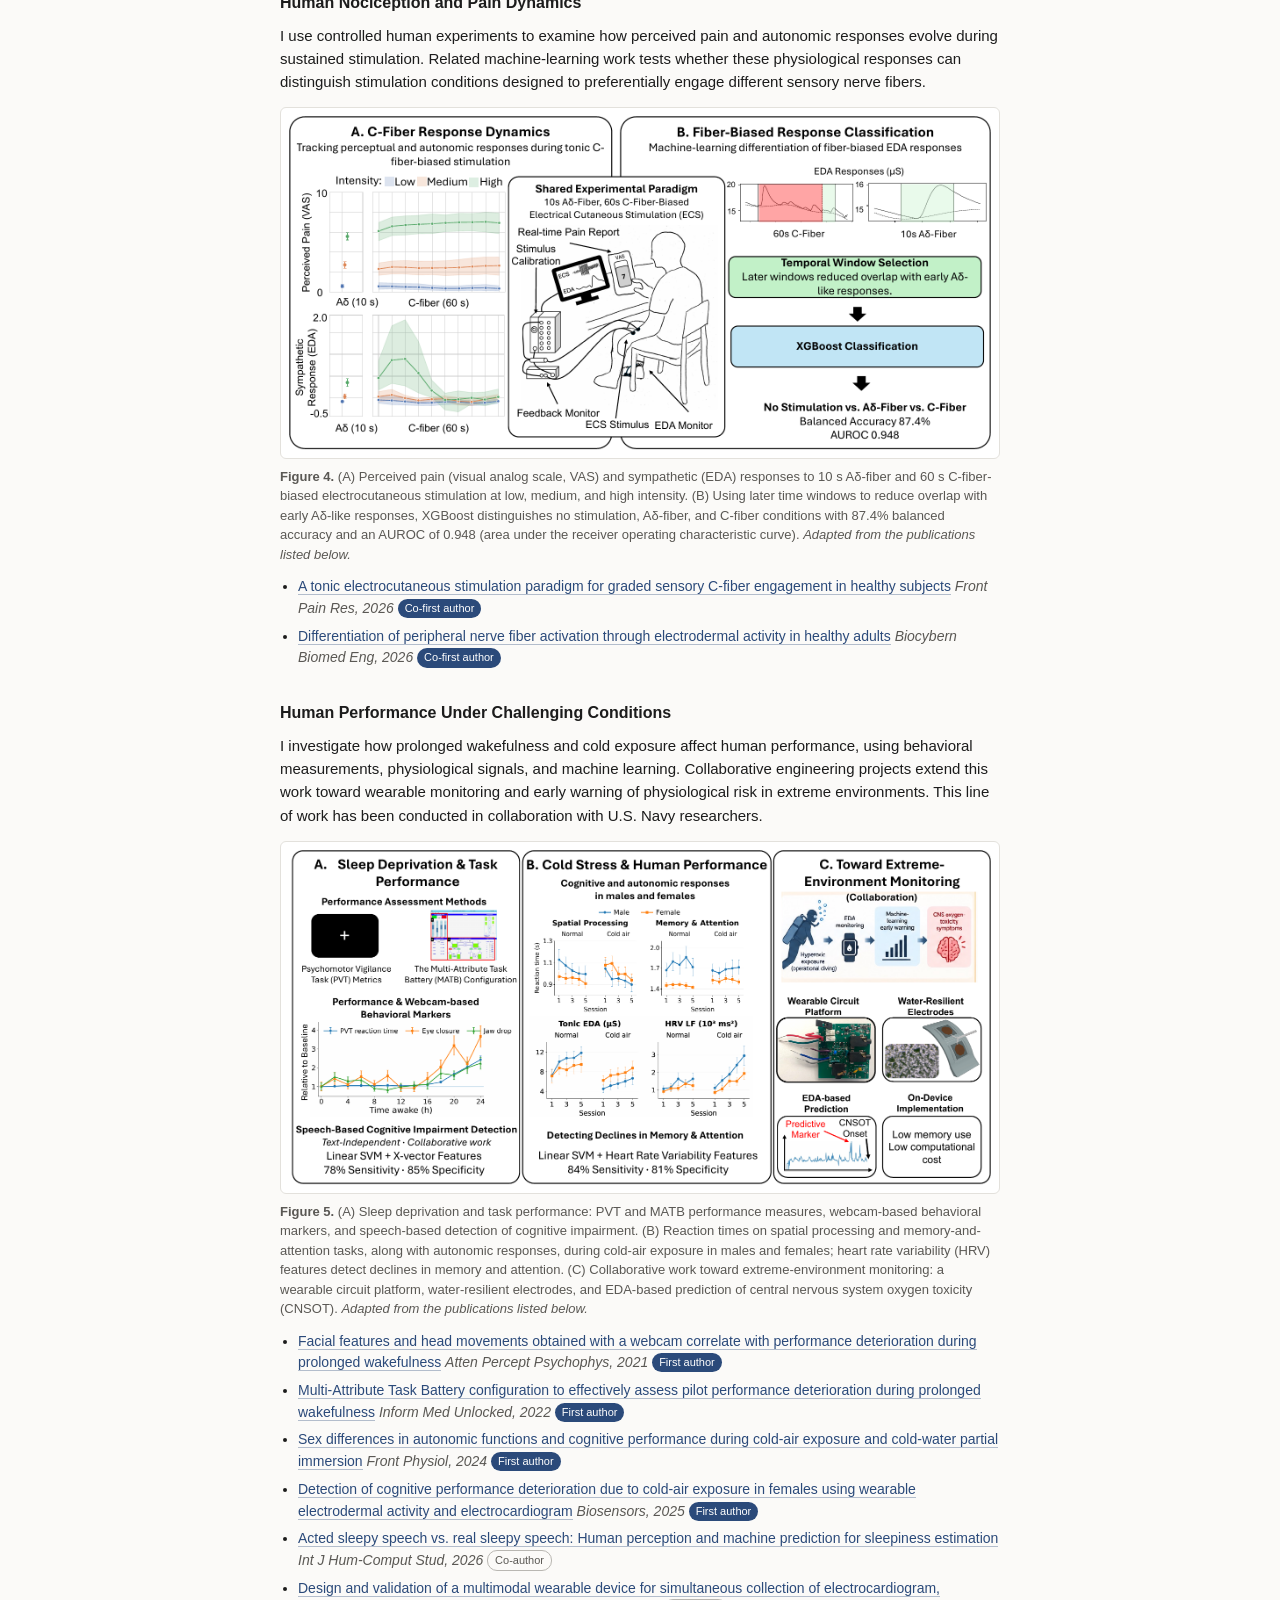
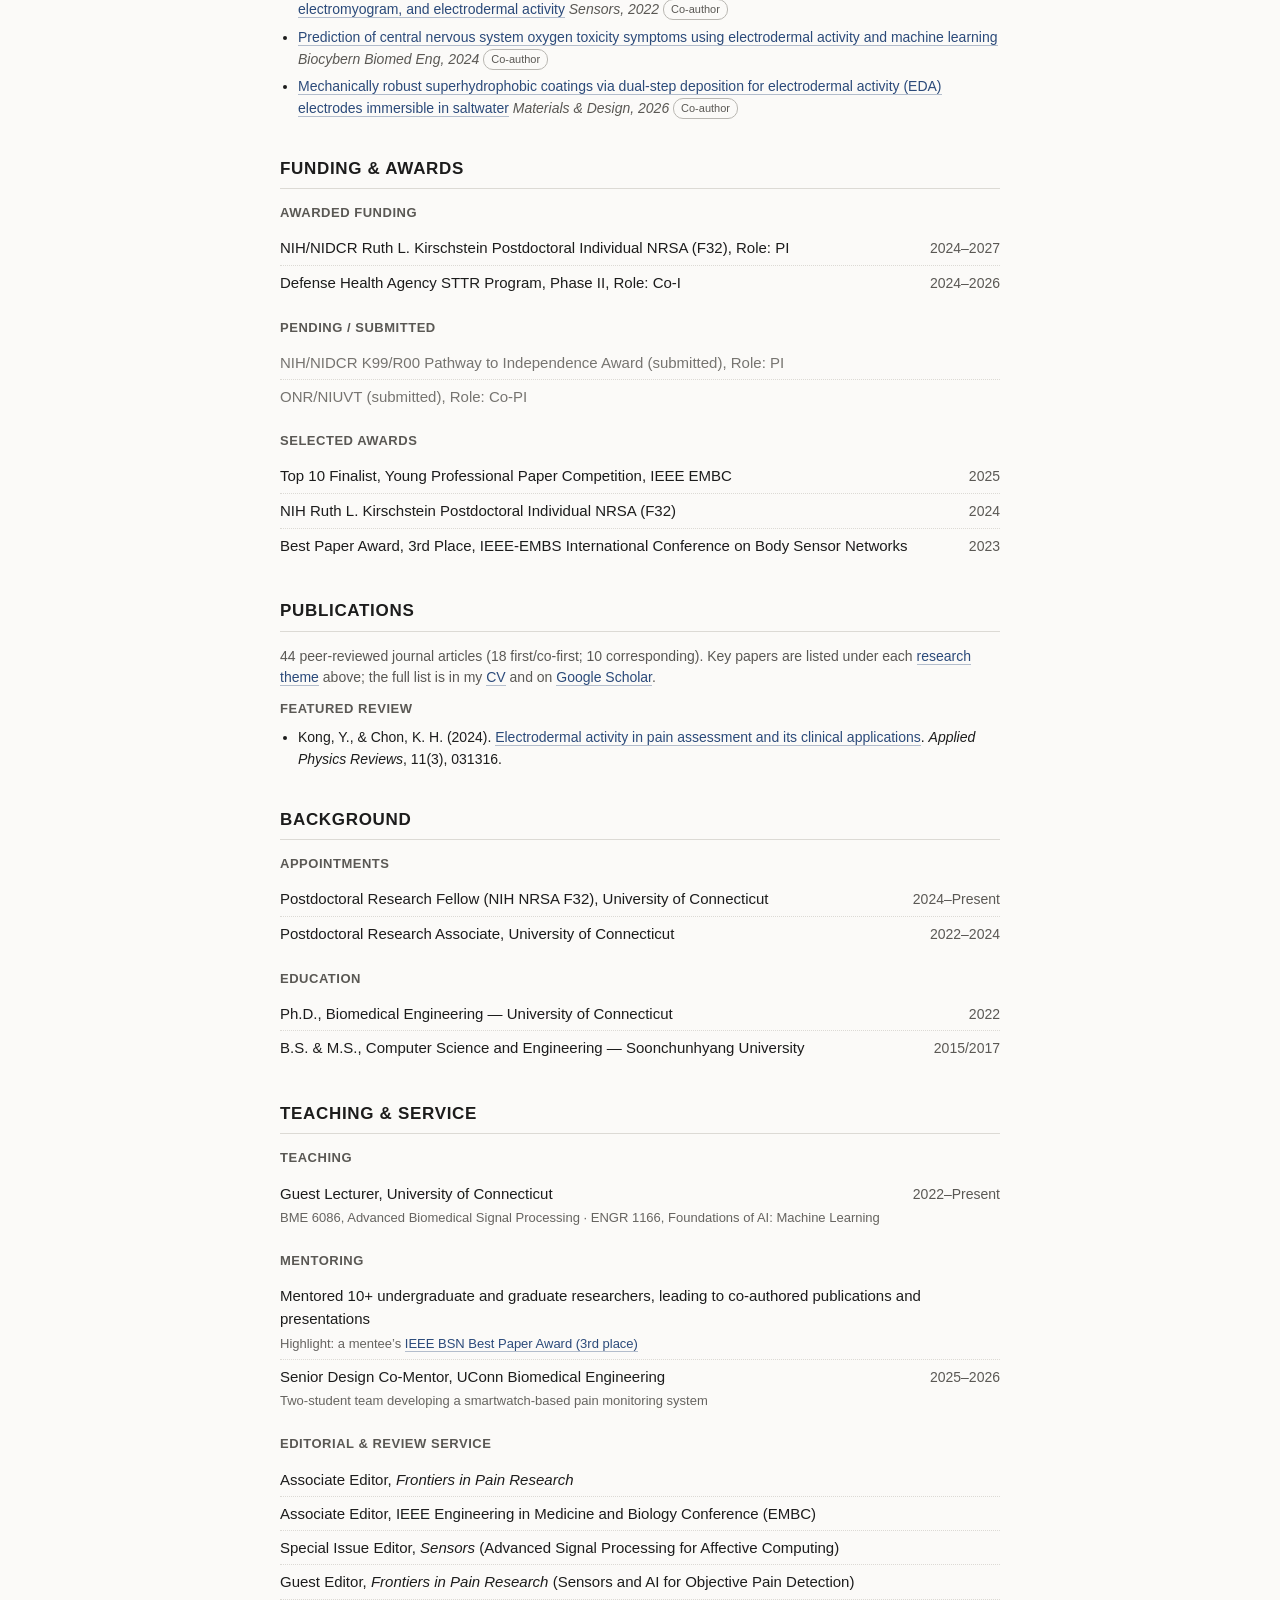
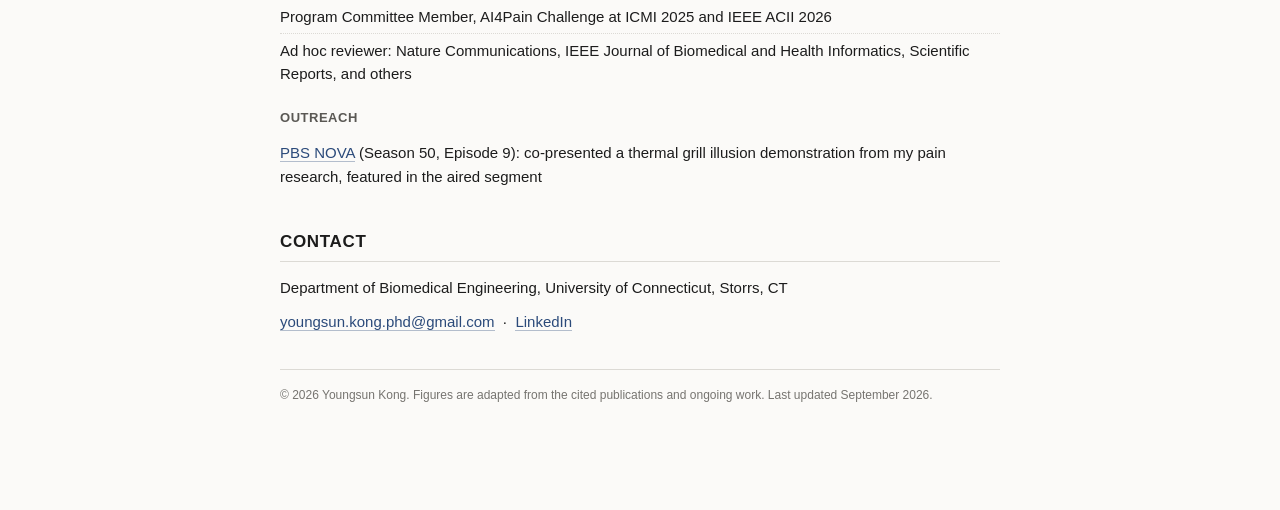
==== commit 8cf18329: "outreach fixed" ====
--- a/index.html
+++ b/index.html
@@ -197,7 +197,7 @@
   <h3>Selected Awards</h3>
   <ul class="cv-list">
     <li>
-      <span class="cv-main">YP Paper Competition Top 10 Finalist, IEEE EMBC</span>
+      <span class="cv-main">Top 10 Finalist, Young Professional Paper Competition, IEEE EMBC</span>
       <span class="cv-date">2025</span>
     </li>
     <li>
@@ -280,10 +280,17 @@
 
   <h3>Editorial &amp; Review Service</h3>
   <ul class="cv-list">
-    <li><span class="cv-main">Associate Editor: <em>Frontiers in Pain Research</em>; IEEE EMBC</span></li>
-    <li><span class="cv-main">Guest / Special Issue Editor: <em>Sensors</em>; <em>Frontiers in Pain Research</em></span></li>
-    <li><span class="cv-main">Program Committee: AI4Pain Challenge (ICMI 2025; IEEE ACII 2026)</span></li>
-    <li><span class="cv-main">Ad hoc reviewer: Nature Communications, IEEE JBHI, Scientific Reports, and others</span></li>
+    <li><span class="cv-main">Associate Editor, <em>Frontiers in Pain Research</em></span></li>
+    <li><span class="cv-main">Associate Editor, IEEE Engineering in Medicine and Biology Conference (EMBC)</span></li>
+    <li><span class="cv-main">Special Issue Editor, <em>Sensors</em> (Advanced Signal Processing for Affective Computing)</span></li>
+    <li><span class="cv-main">Guest Editor, <em>Frontiers in Pain Research</em> (Sensors and AI for Objective Pain Detection)</span></li>
+    <li><span class="cv-main">Program Committee Member, AI4Pain Challenge at ICMI 2025 and IEEE ACII 2026</span></li>
+    <li><span class="cv-main">Ad hoc reviewer: Nature Communications, IEEE Journal of Biomedical and Health Informatics, Scientific Reports, and others</span></li>
+  </ul>
+
+  <h3>Outreach</h3>
+  <ul class="cv-list">
+    <li><span class="cv-main"><a href="https://youtu.be/0DHHR5My4l0" target="_blank" rel="noopener">PBS NOVA</a> (Season 50, Episode 9): co-presented a thermal grill illusion demonstration from my pain research, featured in the aired segment</span></li>
   </ul>
 </section>
 
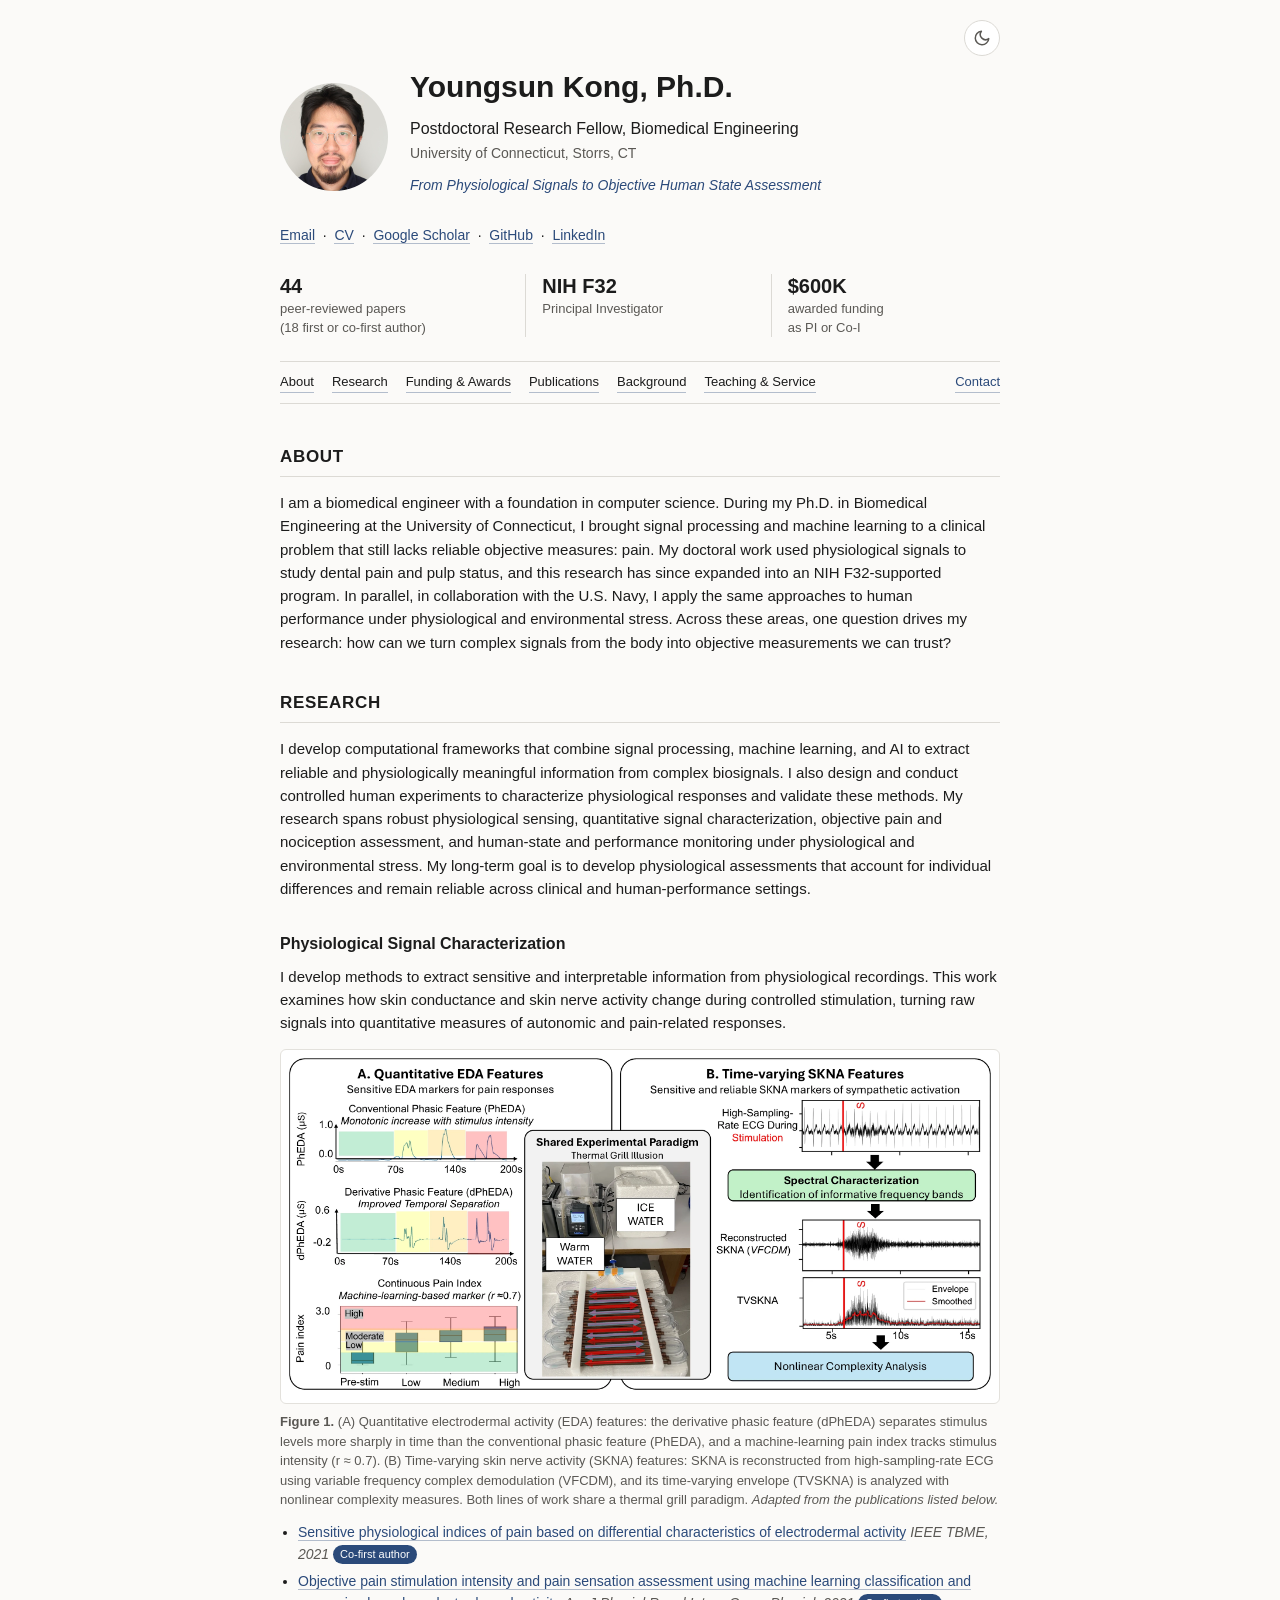
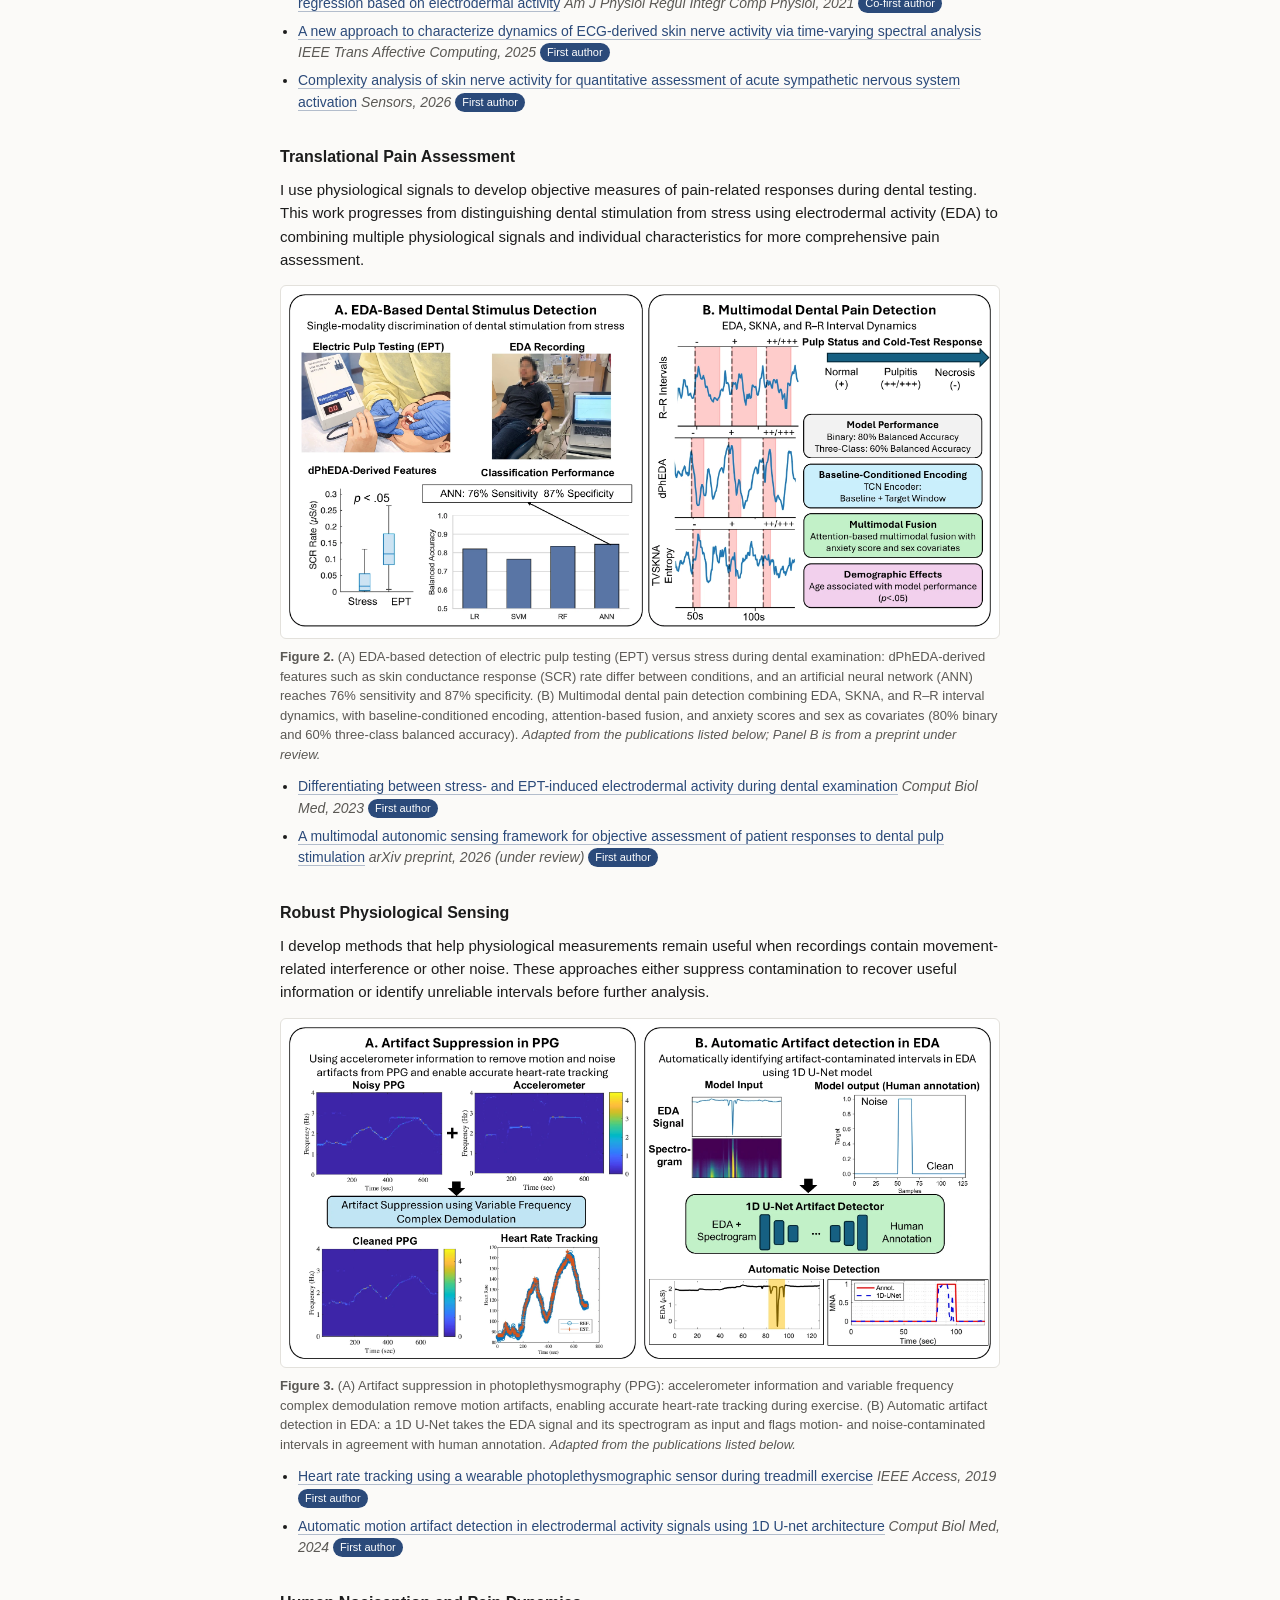
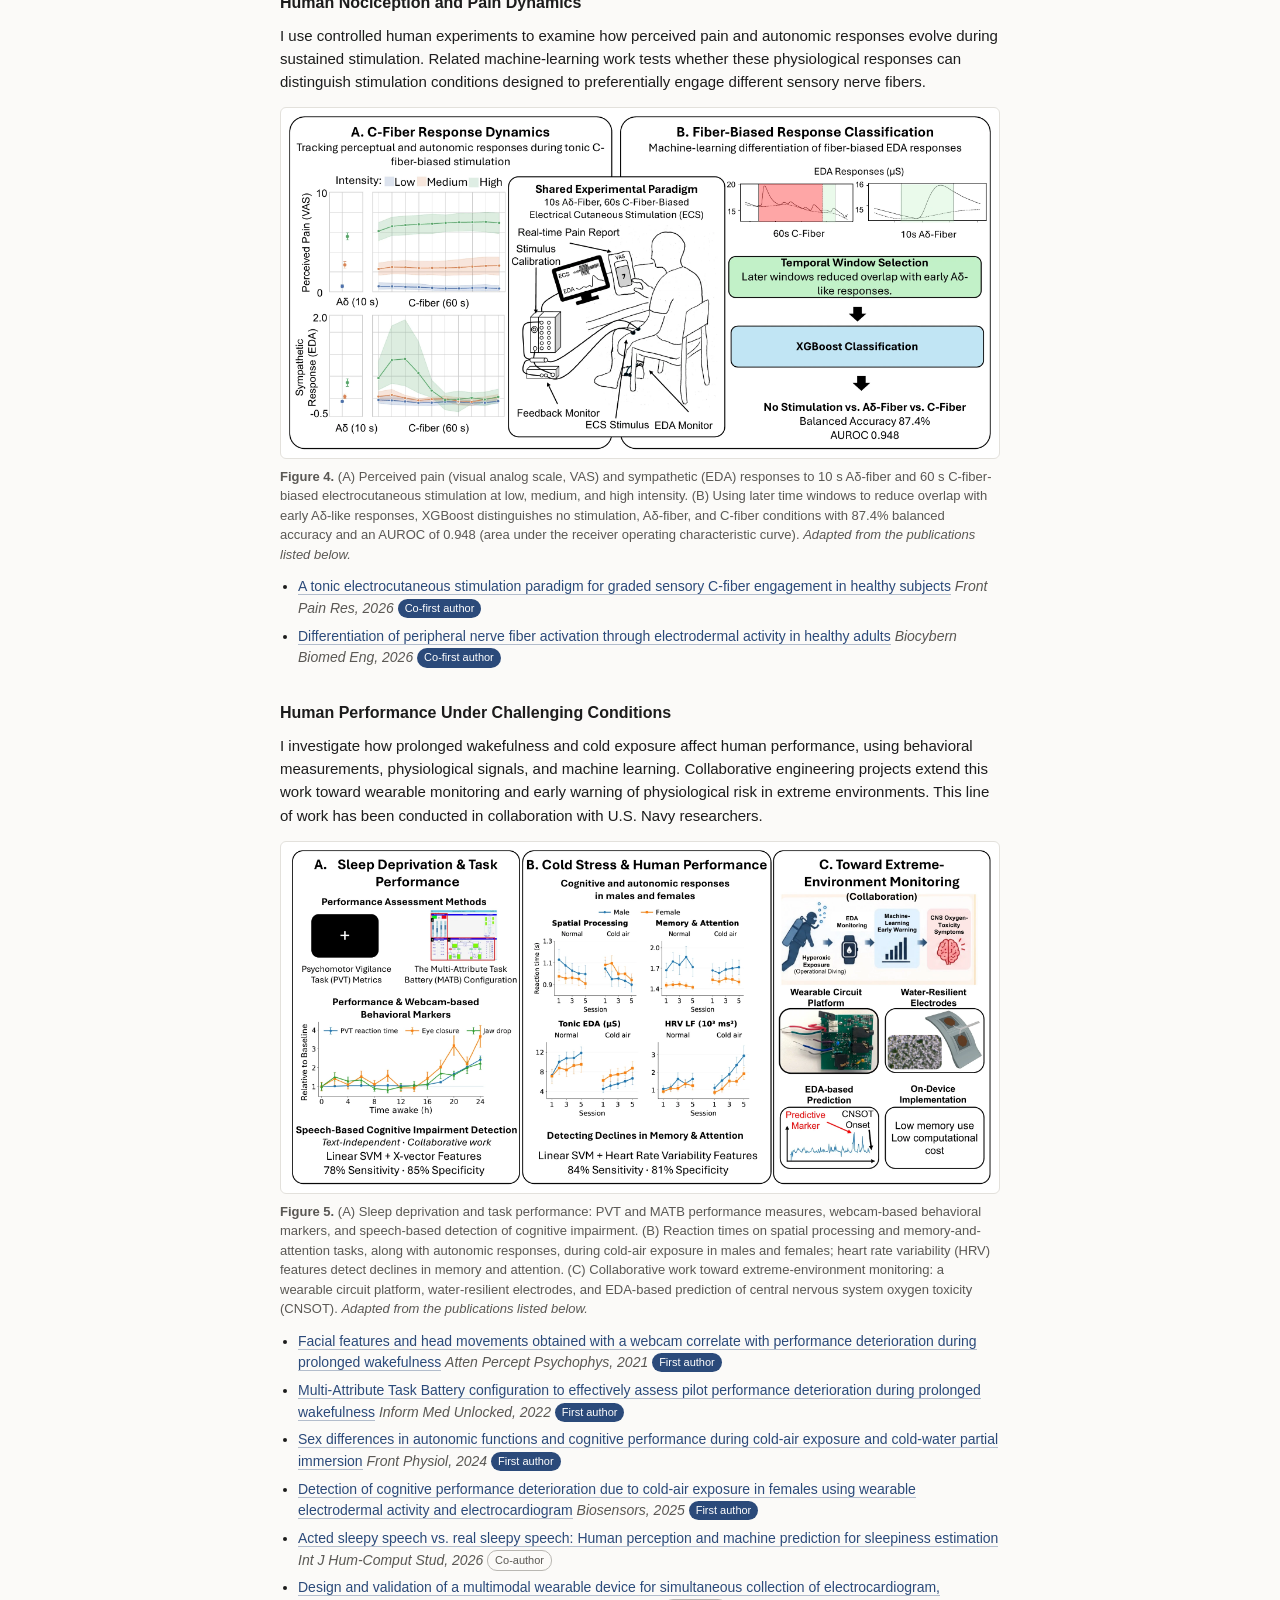
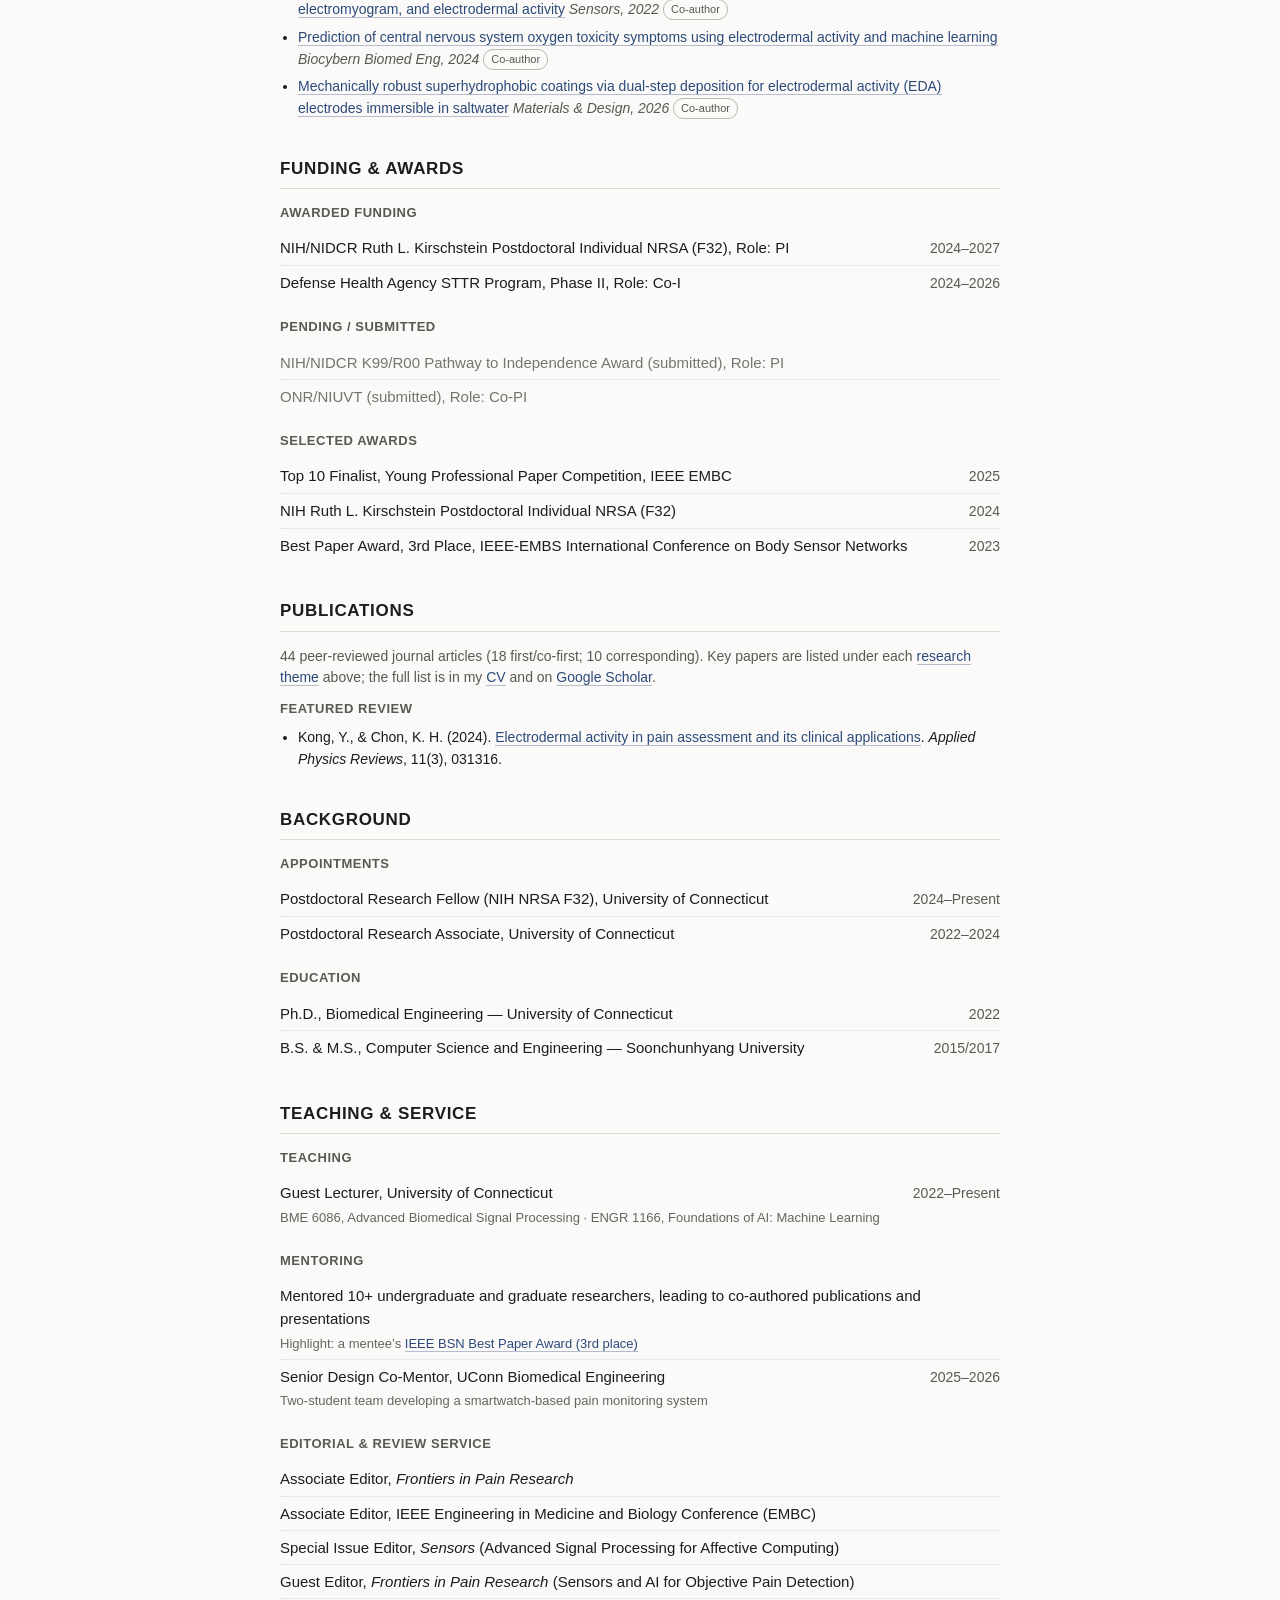
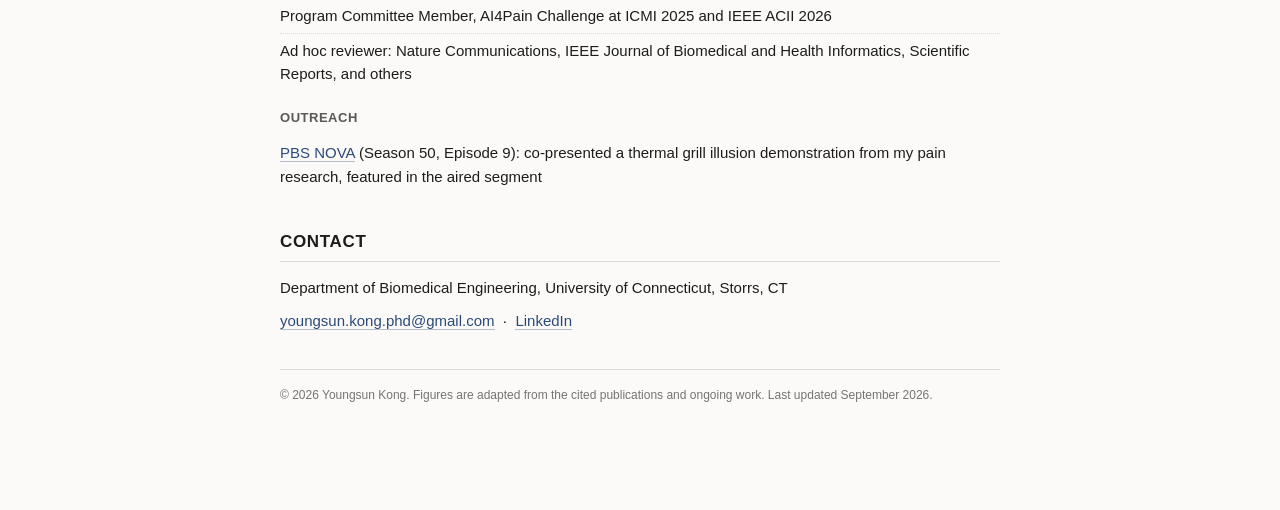
==== commit eff0c4f5: "webp over png" ====
--- a/index.html
+++ b/index.html
@@ -21,7 +21,7 @@
       if (t === 'light' || t === 'dark') document.documentElement.dataset.theme = t;
     } catch (e) {}
   </script>
-  <link rel="stylesheet" href="style.css?v=8">
+  <link rel="stylesheet" href="style.css?v=9">
   <script data-goatcounter="https://yskong224.goatcounter.com/count"
           async src="//gc.zgo.at/count.js"></script>
 </head>
@@ -99,7 +99,7 @@
     <h3>Physiological Signal Characterization</h3>
     <p>I develop methods to extract sensitive and interpretable information from physiological recordings. This work examines how skin conductance and skin nerve activity change during controlled stimulation, turning raw signals into quantitative measures of autonomic and pain-related responses.</p>
     <figure>
-      <img src="images/research-fig1.png" alt="EDA pain features and time-varying skin nerve activity analysis under a thermal grill paradigm" loading="lazy">
+      <a href="images/research-fig1.webp" class="fig-link" target="_blank" rel="noopener"><img src="images/research-fig1.webp" alt="EDA pain features and time-varying skin nerve activity analysis under a thermal grill paradigm" loading="lazy"></a>
       <figcaption><strong>Figure 1.</strong> (A) Quantitative electrodermal activity (EDA) features: the derivative phasic feature (dPhEDA) separates stimulus levels more sharply in time than the conventional phasic feature (PhEDA), and a machine-learning pain index tracks stimulus intensity (r&nbsp;&asymp;&nbsp;0.7). (B) Time-varying skin nerve activity (SKNA) features: SKNA is reconstructed from high-sampling-rate ECG using variable frequency complex demodulation (VFCDM), and its time-varying envelope (TVSKNA) is analyzed with nonlinear complexity measures. Both lines of work share a thermal grill paradigm. <em>Adapted from the publications listed below.</em></figcaption>
     </figure>
     <ul class="paper-list">
@@ -114,7 +114,7 @@
     <h3>Translational Pain Assessment</h3>
     <p>I use physiological signals to develop objective measures of pain-related responses during dental testing. This work progresses from distinguishing dental stimulation from stress using electrodermal activity (EDA) to combining multiple physiological signals and individual characteristics for more comprehensive pain assessment.</p>
     <figure>
-      <img src="images/research-fig2.png" alt="EDA-based dental stimulus detection and multimodal dental pain detection" loading="lazy">
+      <a href="images/research-fig2.webp" class="fig-link" target="_blank" rel="noopener"><img src="images/research-fig2.webp" alt="EDA-based dental stimulus detection and multimodal dental pain detection" loading="lazy"></a>
       <figcaption><strong>Figure 2.</strong> (A) EDA-based detection of electric pulp testing (EPT) versus stress during dental examination: dPhEDA-derived features such as skin conductance response (SCR) rate differ between conditions, and an artificial neural network (ANN) reaches 76% sensitivity and 87% specificity. (B) Multimodal dental pain detection combining EDA, SKNA, and R&ndash;R interval dynamics, with baseline-conditioned encoding, attention-based fusion, and anxiety scores and sex as covariates (80% binary and 60% three-class balanced accuracy). <em>Adapted from the publications listed below; Panel B is from a preprint under review.</em></figcaption>
     </figure>
     <ul class="paper-list">
@@ -127,7 +127,7 @@
     <h3>Robust Physiological Sensing</h3>
     <p>I develop methods that help physiological measurements remain useful when recordings contain movement-related interference or other noise. These approaches either suppress contamination to recover useful information or identify unreliable intervals before further analysis.</p>
     <figure>
-      <img src="images/research-fig3.png" alt="PPG motion artifact suppression and 1D U-Net artifact detection in EDA" loading="lazy">
+      <a href="images/research-fig3.webp" class="fig-link" target="_blank" rel="noopener"><img src="images/research-fig3.webp" alt="PPG motion artifact suppression and 1D U-Net artifact detection in EDA" loading="lazy"></a>
       <figcaption><strong>Figure 3.</strong> (A) Artifact suppression in photoplethysmography (PPG): accelerometer information and variable frequency complex demodulation remove motion artifacts, enabling accurate heart-rate tracking during exercise. (B) Automatic artifact detection in EDA: a 1D U-Net takes the EDA signal and its spectrogram as input and flags motion- and noise-contaminated intervals in agreement with human annotation. <em>Adapted from the publications listed below.</em></figcaption>
     </figure>
     <ul class="paper-list">
@@ -140,7 +140,7 @@
     <h3>Human Nociception and Pain Dynamics</h3>
     <p>I use controlled human experiments to examine how perceived pain and autonomic responses evolve during sustained stimulation. Related machine-learning work tests whether these physiological responses can distinguish stimulation conditions designed to preferentially engage different sensory nerve fibers.</p>
     <figure>
-      <img src="images/research-fig4.png" alt="C-fiber response dynamics and fiber-biased EDA response classification" loading="lazy">
+      <a href="images/research-fig4.webp" class="fig-link" target="_blank" rel="noopener"><img src="images/research-fig4.webp" alt="C-fiber response dynamics and fiber-biased EDA response classification" loading="lazy"></a>
       <figcaption><strong>Figure 4.</strong> (A) Perceived pain (visual analog scale, VAS) and sympathetic (EDA) responses to 10&nbsp;s A&delta;-fiber and 60&nbsp;s C-fiber-biased electrocutaneous stimulation at low, medium, and high intensity. (B) Using later time windows to reduce overlap with early A&delta;-like responses, XGBoost distinguishes no stimulation, A&delta;-fiber, and C-fiber conditions with 87.4% balanced accuracy and an AUROC of 0.948 (area under the receiver operating characteristic curve). <em>Adapted from the publications listed below.</em></figcaption>
     </figure>
     <ul class="paper-list">
@@ -153,7 +153,7 @@
     <h3>Human Performance Under Challenging Conditions</h3>
     <p>I investigate how prolonged wakefulness and cold exposure affect human performance, using behavioral measurements, physiological signals, and machine learning. Collaborative engineering projects extend this work toward wearable monitoring and early warning of physiological risk in extreme environments. This line of work has been conducted in collaboration with U.S. Navy researchers.</p>
     <figure>
-      <img src="images/research-fig5.png" alt="Sleep deprivation, cold stress, and extreme-environment monitoring studies" loading="lazy">
+      <a href="images/research-fig5.webp" class="fig-link" target="_blank" rel="noopener"><img src="images/research-fig5.webp" alt="Sleep deprivation, cold stress, and extreme-environment monitoring studies" loading="lazy"></a>
       <figcaption><strong>Figure 5.</strong> (A) Sleep deprivation and task performance: PVT and MATB performance measures, webcam-based behavioral markers, and speech-based detection of cognitive impairment. (B) Reaction times on spatial processing and memory-and-attention tasks, along with autonomic responses, during cold-air exposure in males and females; heart rate variability (HRV) features detect declines in memory and attention. (C) Collaborative work toward extreme-environment monitoring: a wearable circuit platform, water-resilient electrodes, and EDA-based prediction of central nervous system oxygen toxicity (CNSOT). <em>Adapted from the publications listed below.</em></figcaption>
     </figure>
     <ul class="paper-list">
--- a/style.css
+++ b/style.css
@@ -385,6 +385,12 @@
   margin: 14px 0 12px;
 }
 
+.fig-link {
+  display: block;
+  border-bottom: none;
+  cursor: zoom-in;
+}
+
 .theme figure img {
   display: block;
   width: 100%;
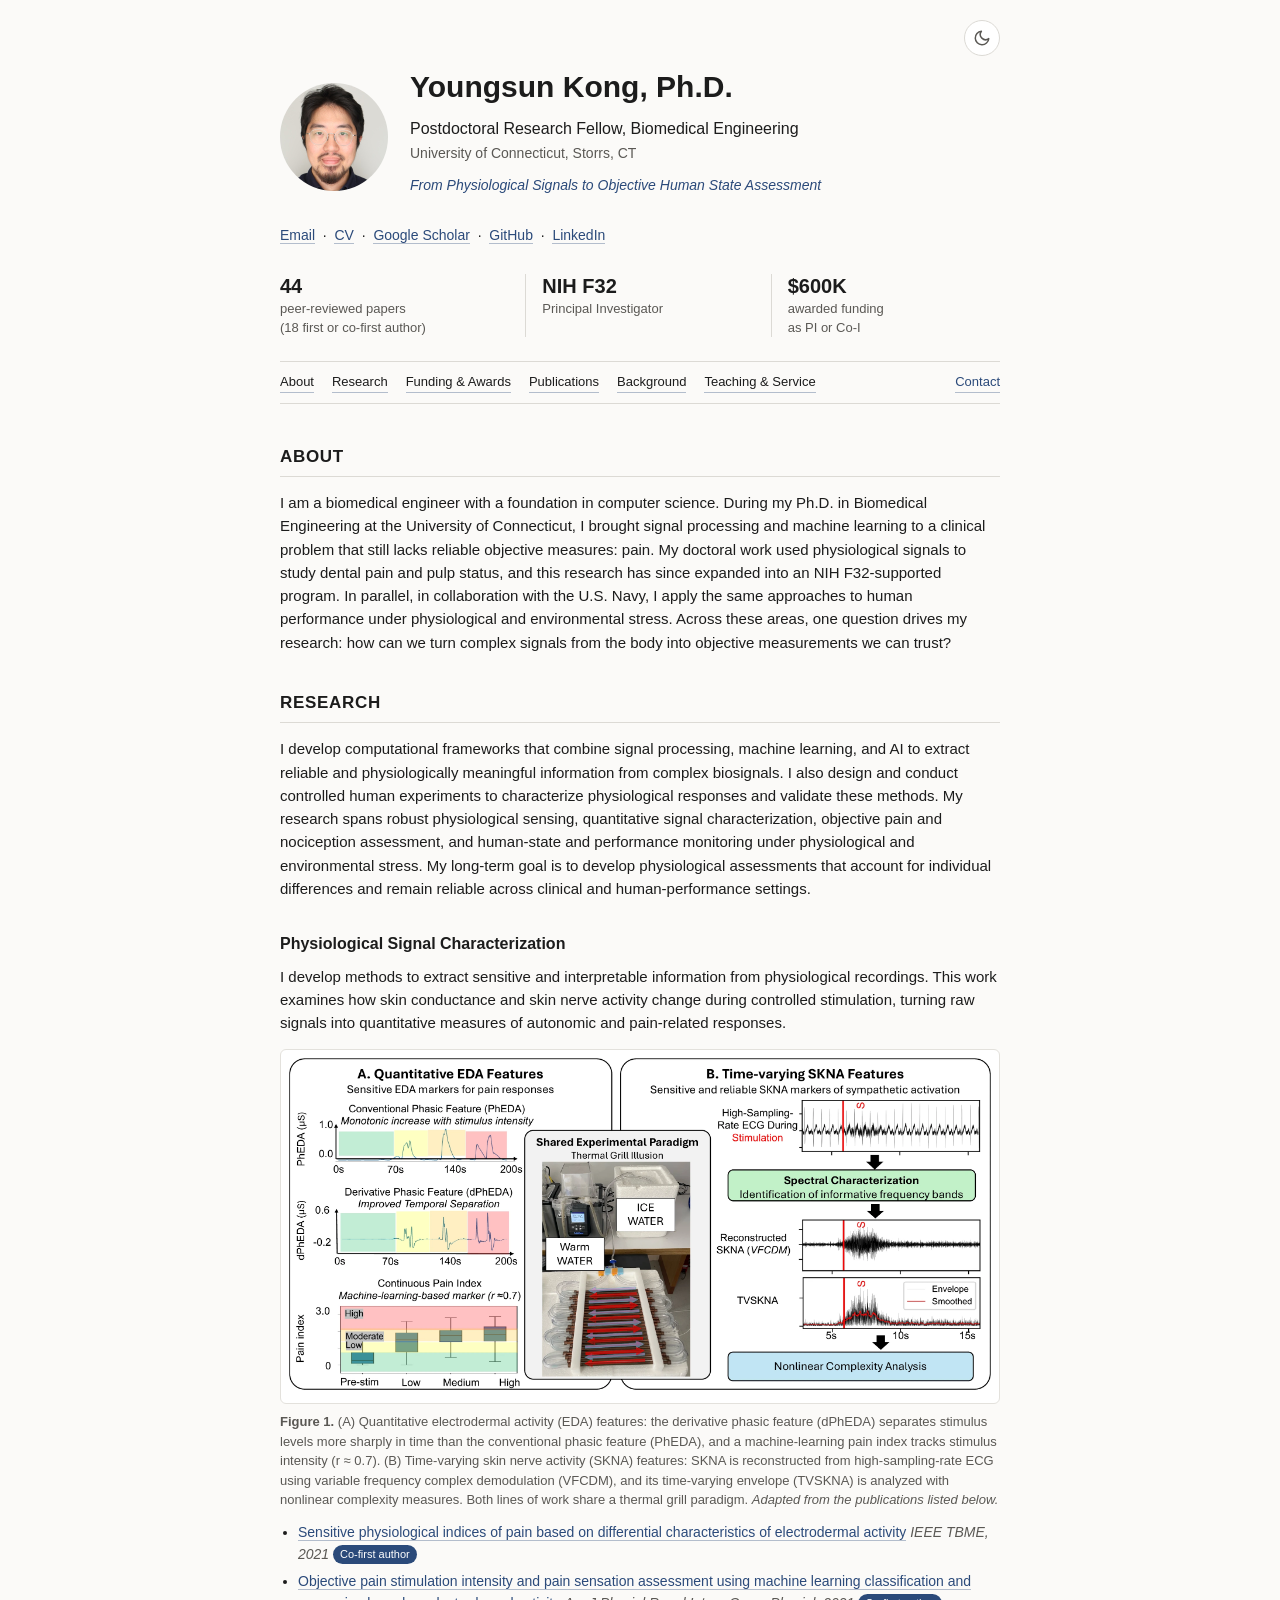
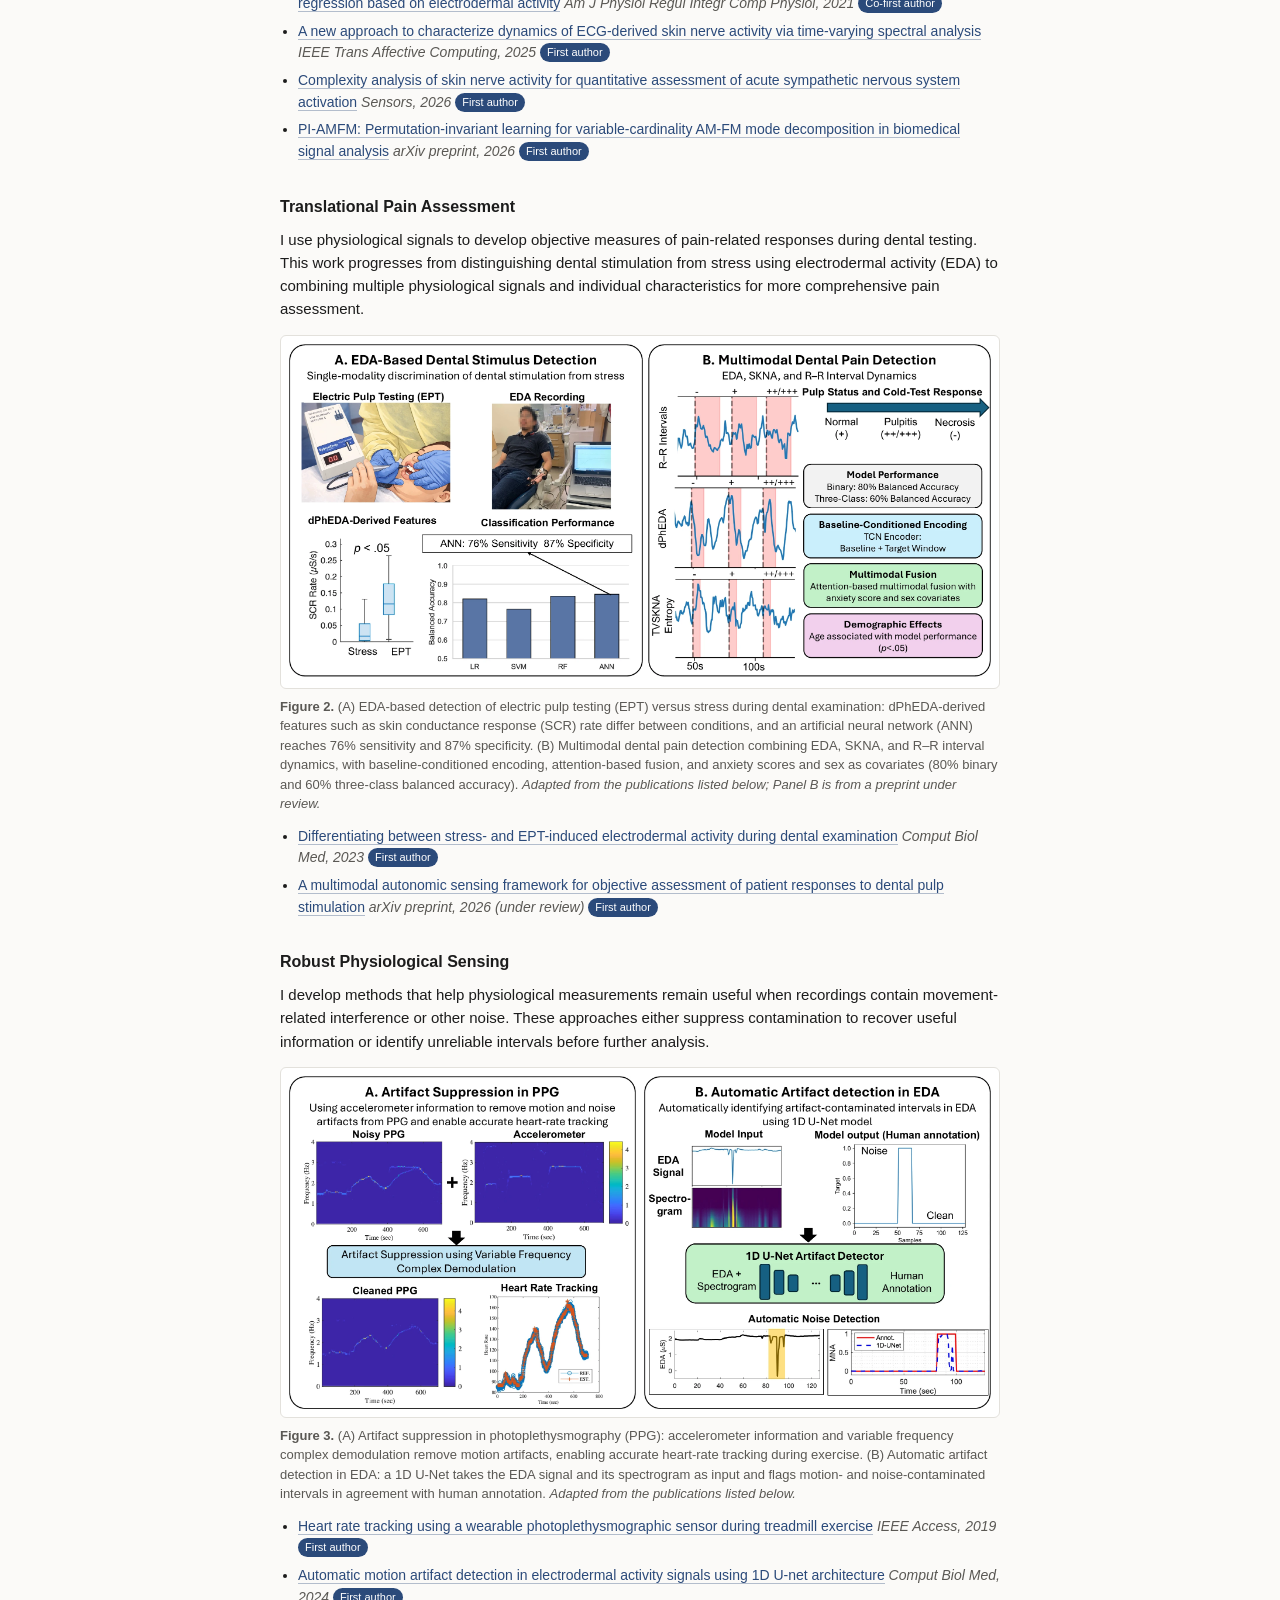
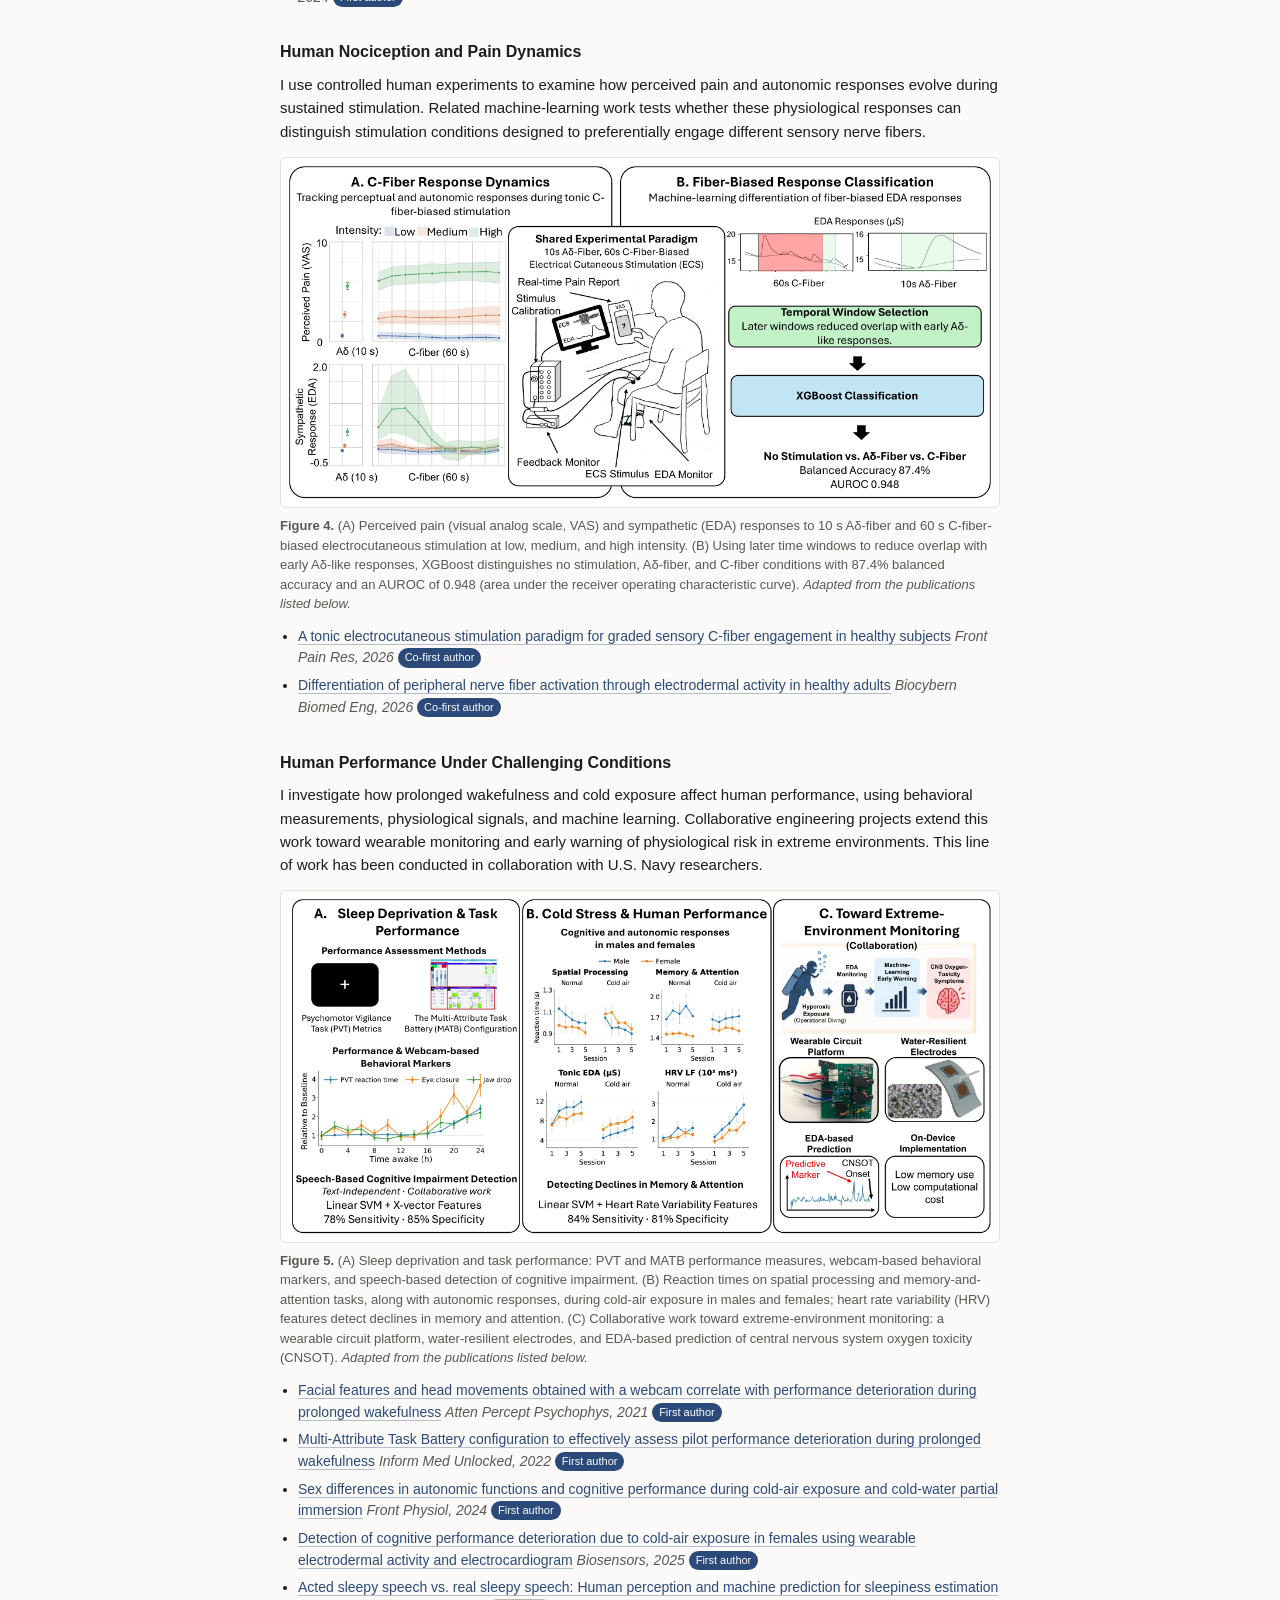
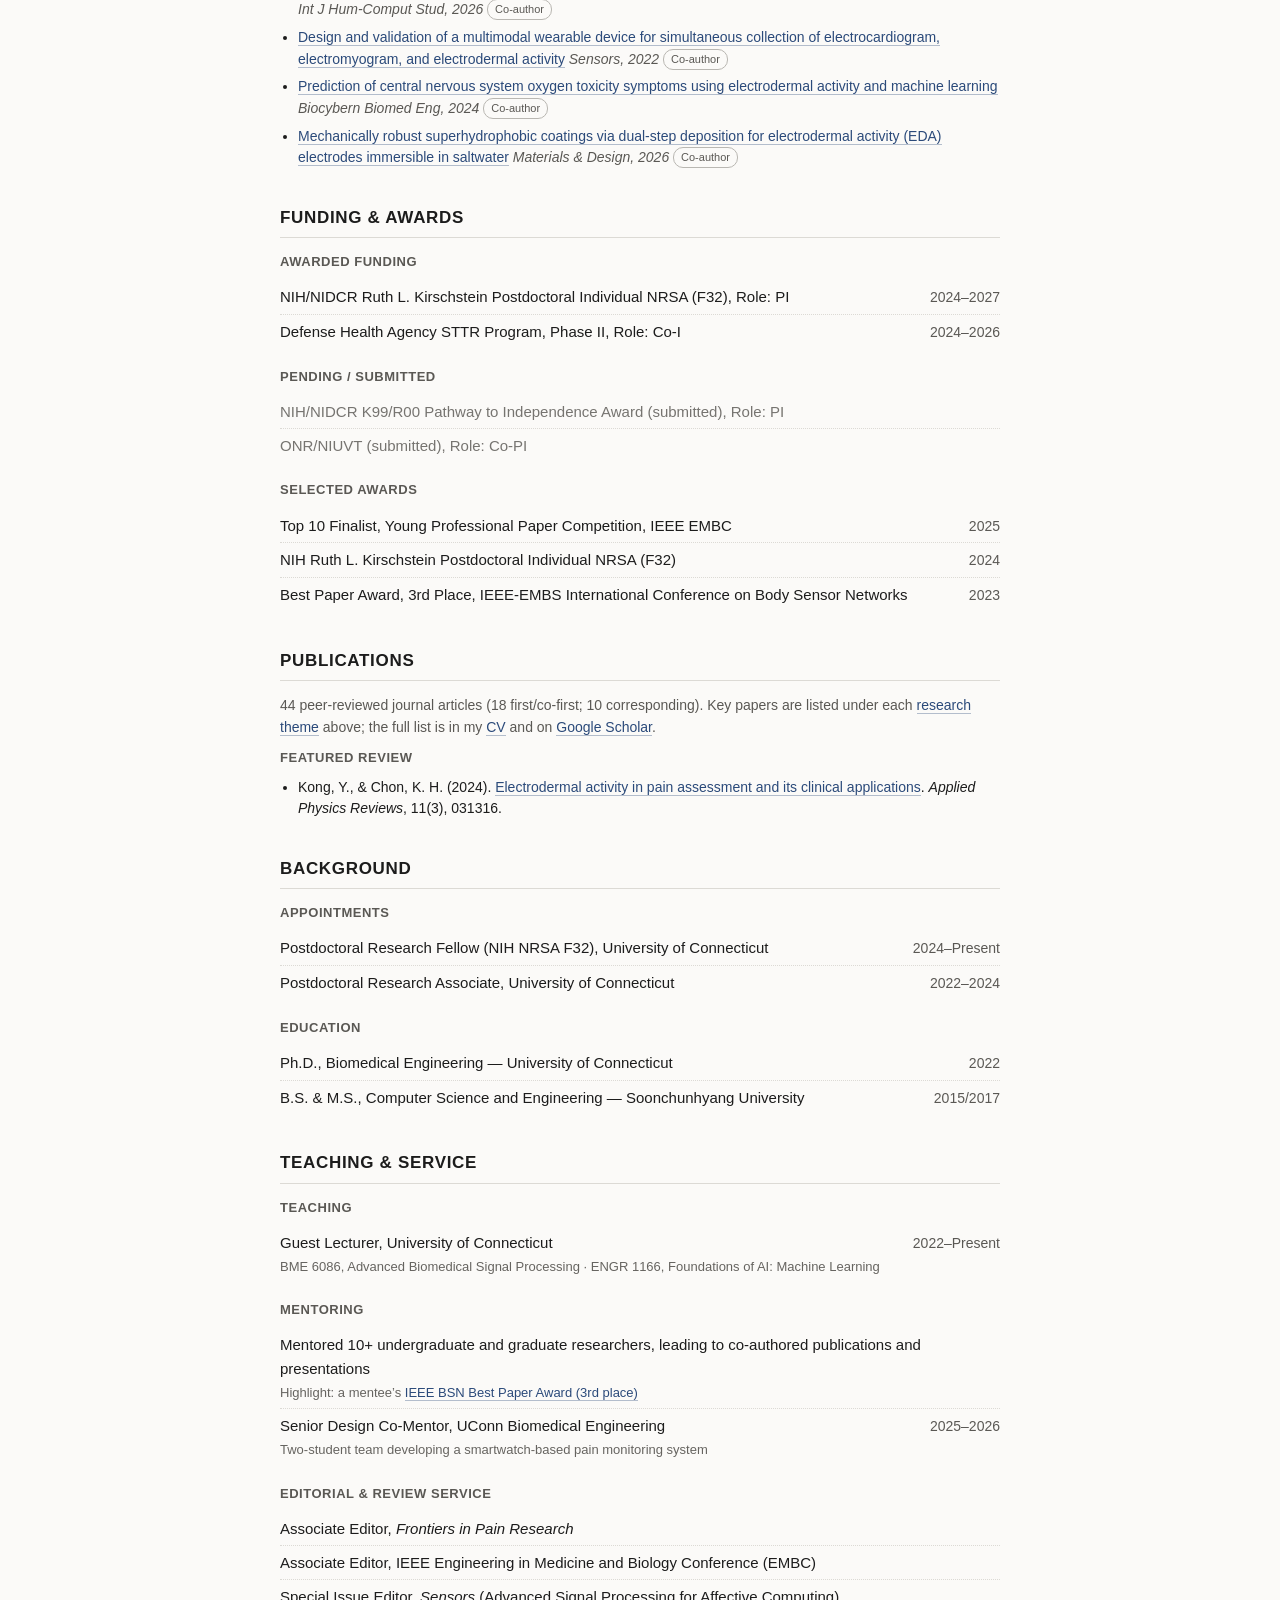
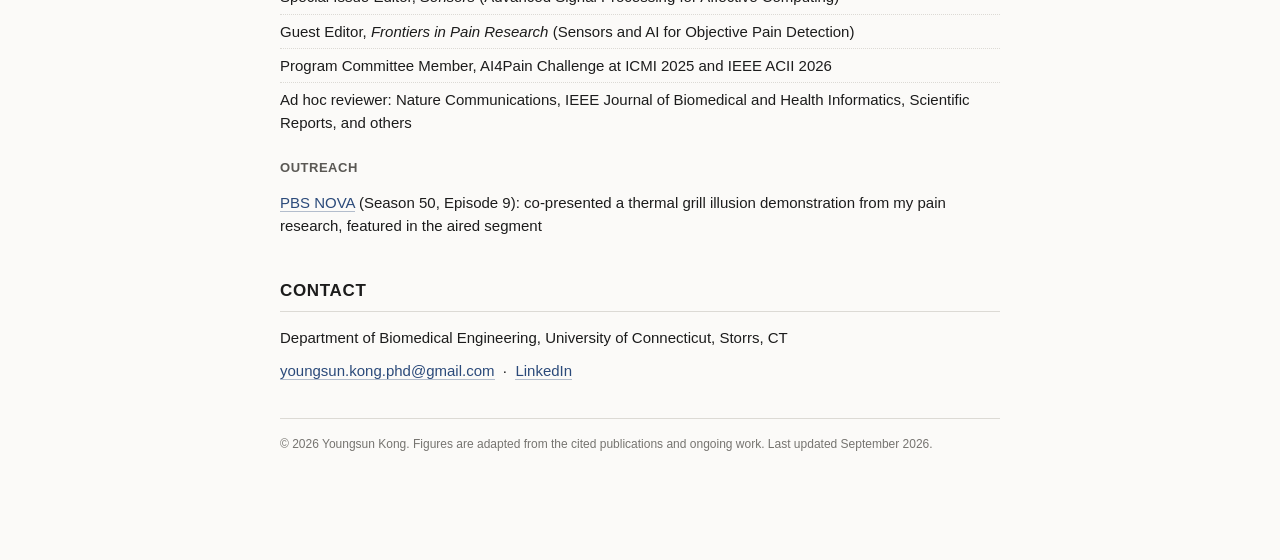
==== commit d22d7b19: "new preprint" ====
--- a/index.html
+++ b/index.html
@@ -107,6 +107,7 @@
       <li><a href="https://doi.org/10.1152/ajpregu.00094.2021" target="_blank" rel="noopener">Objective pain stimulation intensity and pain sensation assessment using machine learning classification and regression based on electrodermal activity</a> <span class="venue">Am J Physiol Regul Integr Comp Physiol, 2021</span> <span class="tag tag-first">Co-first author</span></li>
       <li><a href="https://doi.org/10.1109/TAFFC.2025.3590517" target="_blank" rel="noopener">A new approach to characterize dynamics of ECG-derived skin nerve activity via time-varying spectral analysis</a> <span class="venue">IEEE Trans Affective Computing, 2025</span> <span class="tag tag-first">First author</span></li>
       <li><a href="https://doi.org/10.3390/s26051611" target="_blank" rel="noopener">Complexity analysis of skin nerve activity for quantitative assessment of acute sympathetic nervous system activation</a> <span class="venue">Sensors, 2026</span> <span class="tag tag-first">First author</span></li>
+      <li><a href="https://arxiv.org/abs/2610.00819" target="_blank" rel="noopener">PI-AMFM: Permutation-invariant learning for variable-cardinality AM-FM mode decomposition in biomedical signal analysis</a> <span class="venue">arXiv preprint, 2026</span> <span class="tag tag-first">First author</span></li>
     </ul>
   </div>
 
